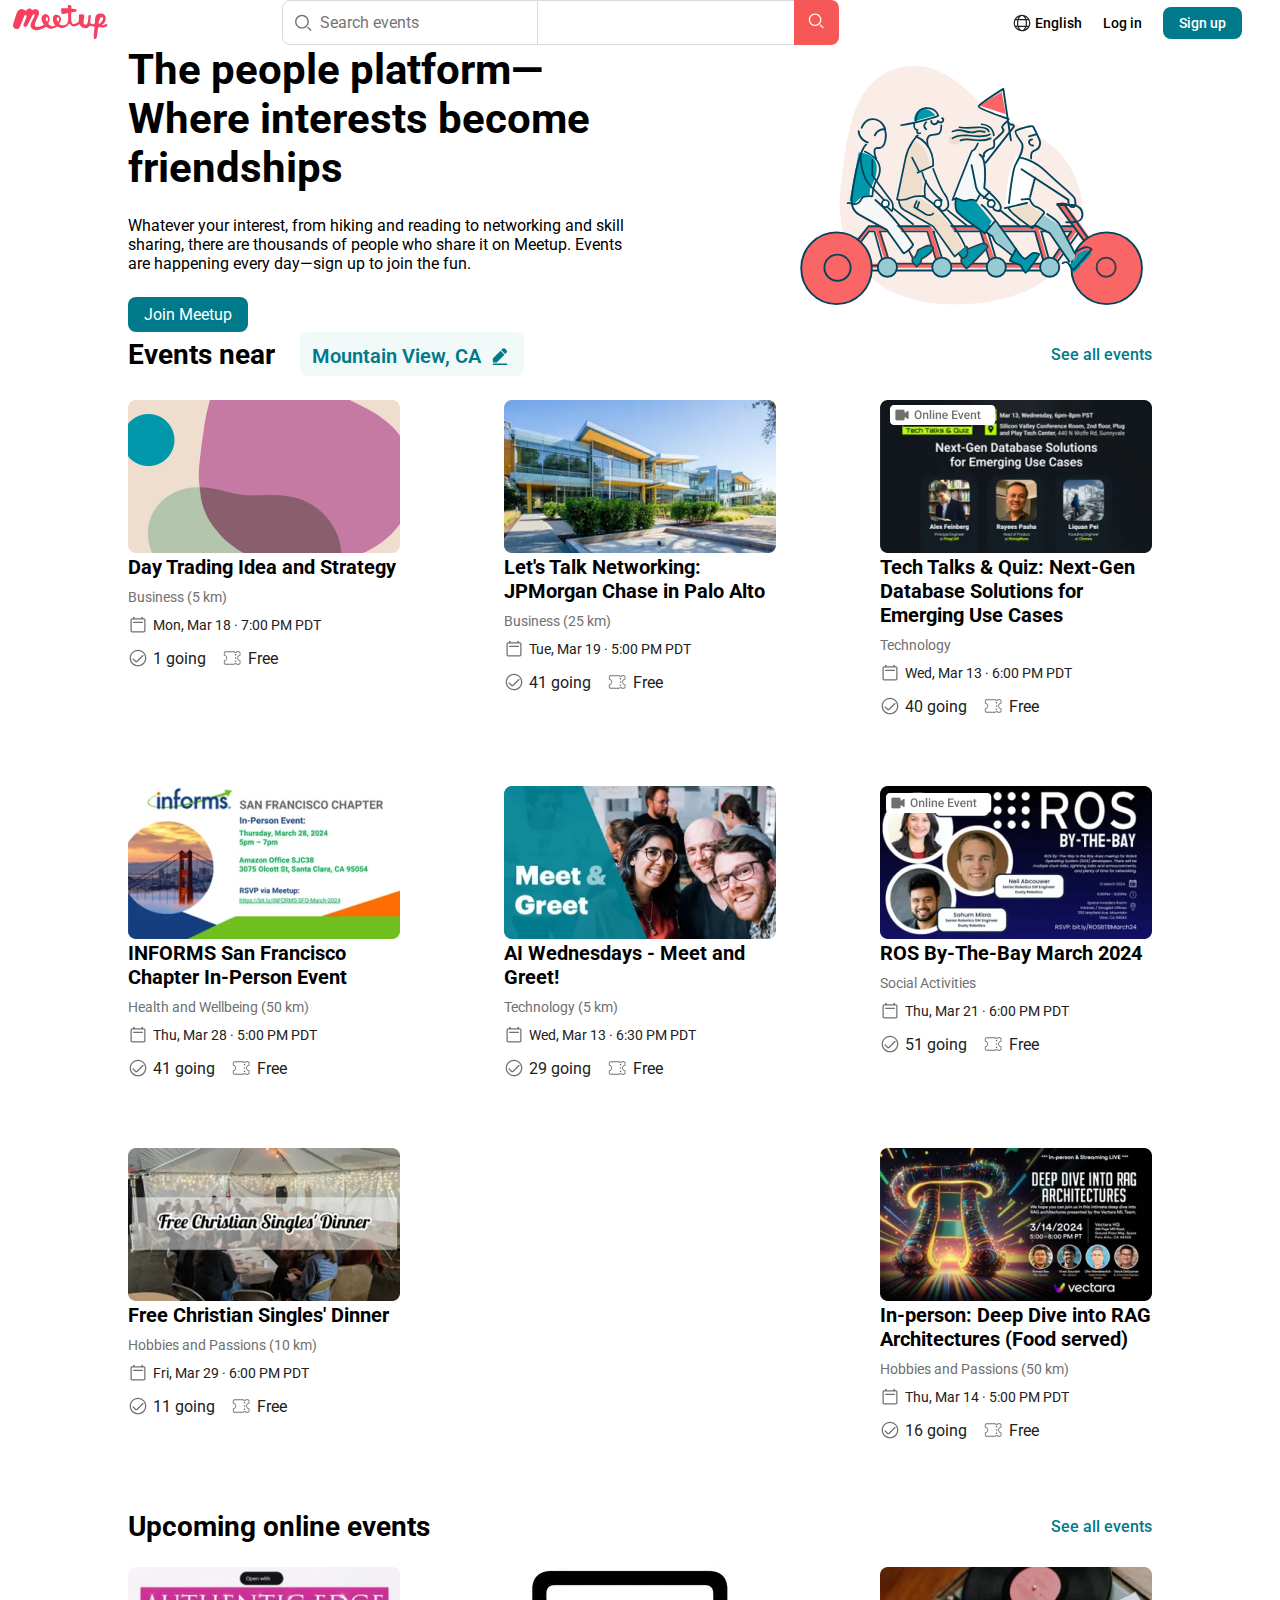
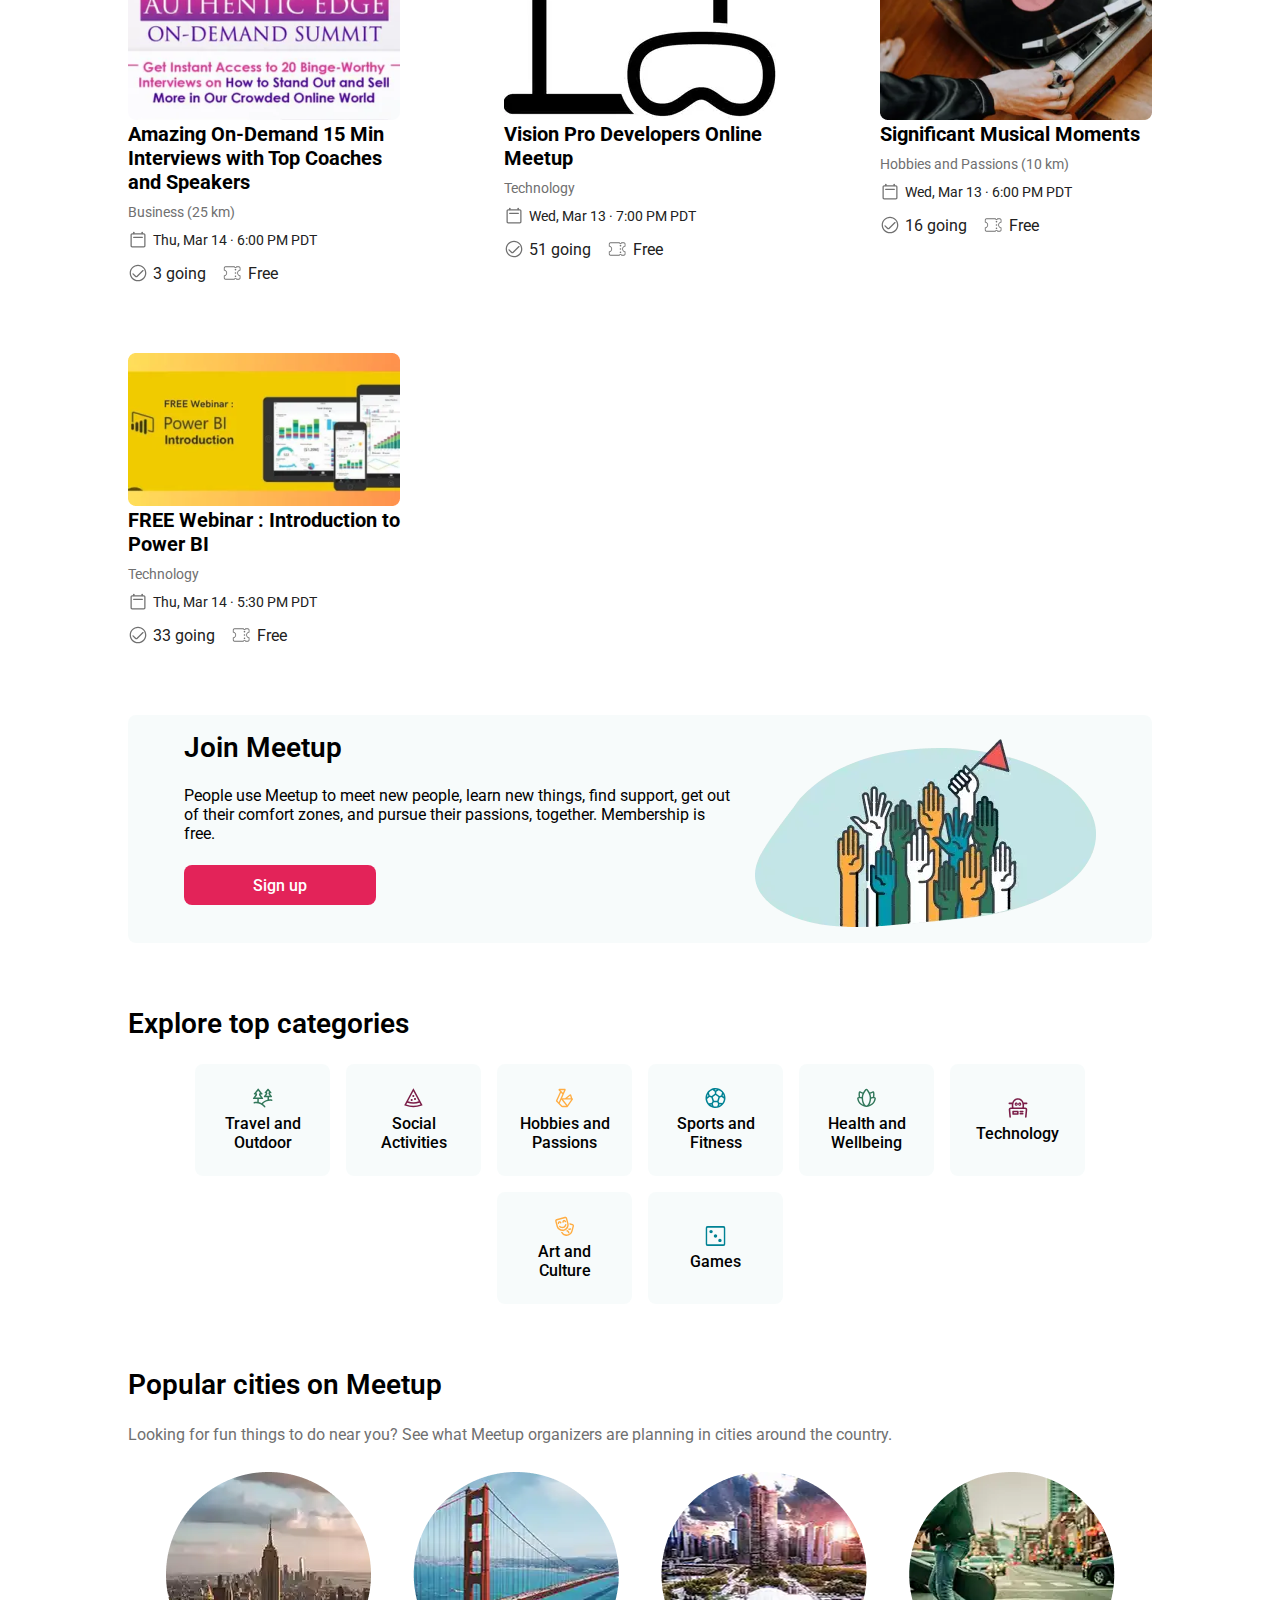
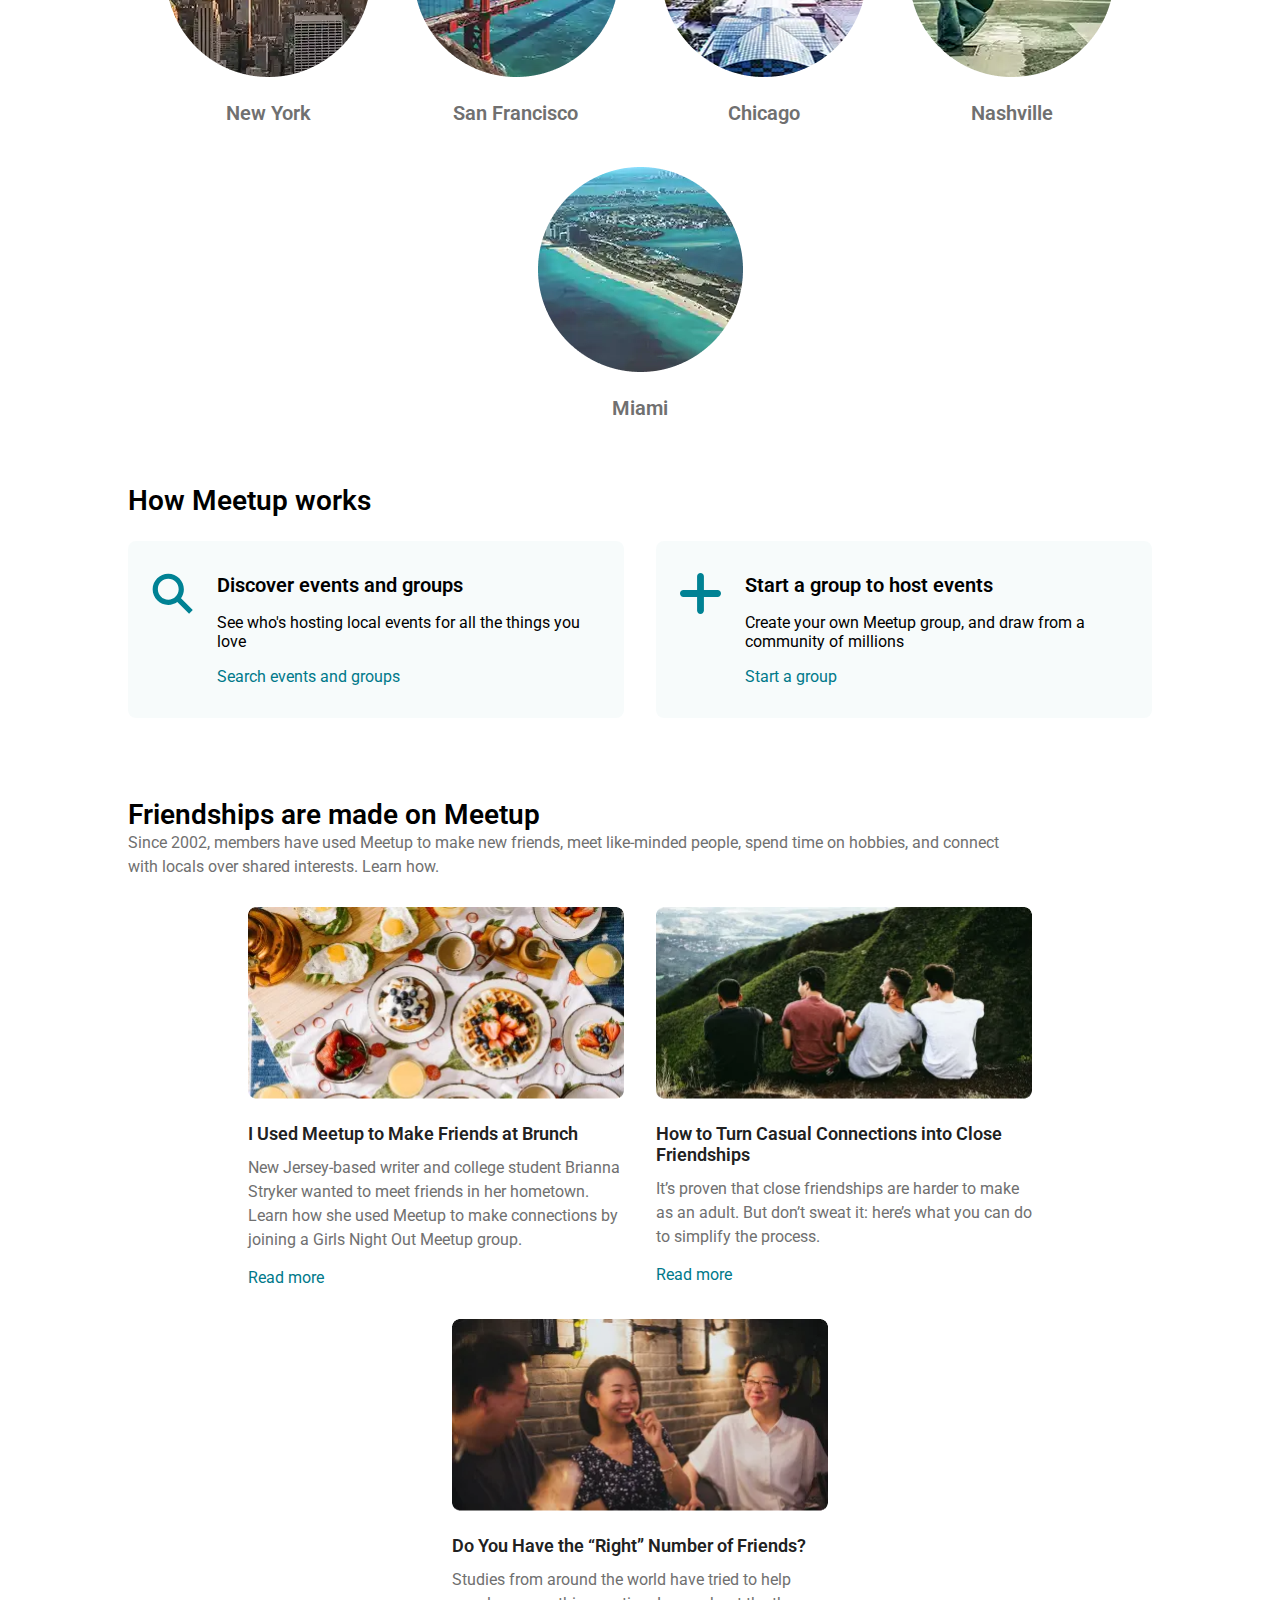
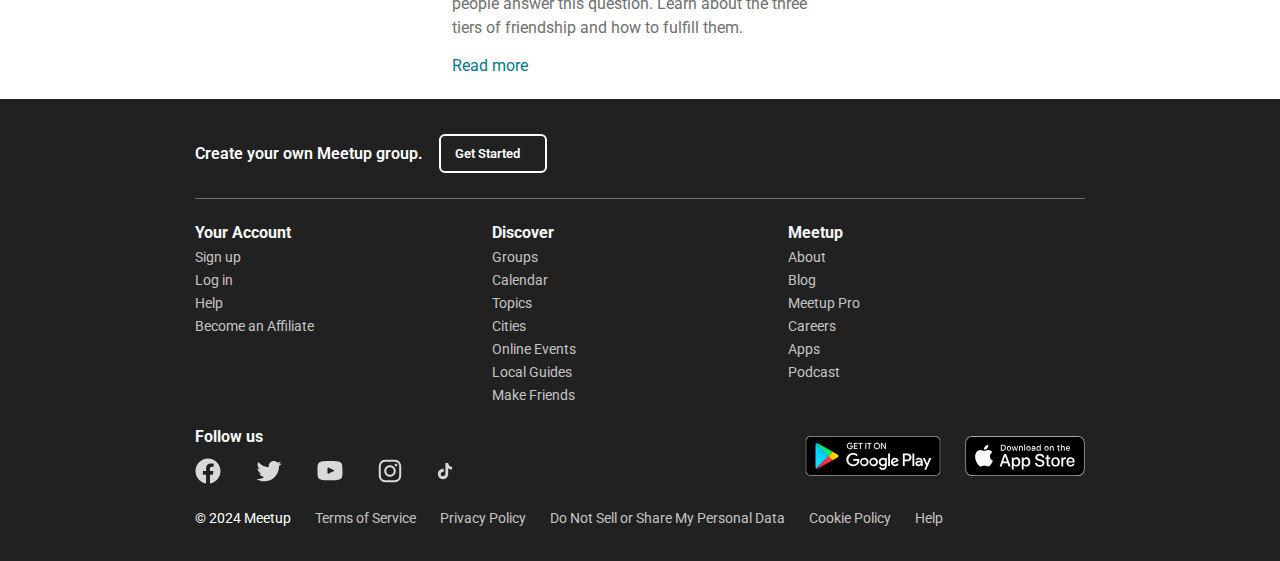
==== mainPage.html @ 1188fb33 "Фикс филтров + иконок-ссылок в футере" ====
<!DOCTYPE html>
<html lang="en">
  <head>
    <meta charset="UTF-8" />
    <meta content="width=device-width, initial-scale=1.0, maximum-scale=1.0, user-scalable=0" name="viewport" />

    <!-- Подключение стилей -->
    <link rel="stylesheet" href="styles/mainPage/mainPageStyle.css" />
    <link rel="stylesheet" href="styles/mainPage/mainPageMedia.css" />
    <!-- Подключение стилей -->

    <!-- Подключение шрифтов -->
    <link rel="preconnect" href="https://fonts.googleapis.com" />
    <link rel="preconnect" href="https://fonts.gstatic.com" crossorigin />
    <link
      href="https://fonts.googleapis.com/css2?family=Roboto:ital,wght@0,100;0,300;0,400;0,500;0,700;0,900;1,100;1,300;1,400;1,500;1,700;1,900&display=swap"
      rel="stylesheet"
    />
    <!-- Подключение шрифтов -->
    <title>Main Page</title>
  </head>
  <body>
    <nav>
      <div class="logoContainer">
        <a href="#">
          <img src="./assets/logo.svg" alt="logo" />
        </a>
      </div>
      <div class="searchContainer">
        <form class="searchForm" action="">
          <label class="searchLabel" for="searchInput">
            <input id="searchInput" name="search" type="search" placeholder="Search events" />
            <img alt="search_icon" id="searchIcon" src="./assets/mainPage/navbar/search_icon.svg" />
          </label>
          <label class="searchCityLabel" for="searchCityInput">
            <input id="searchCityInput" name="search" type="search" />
          </label>
          <button class="searchBtn">
            <img alt="second_search_icon" src="./assets/mainPage/navbar/second_search_icon.svg" />
          </button>
        </form>
      </div>
      <div class="rightNavContainer">
        <button class="switchLangBtn">
          <img src="./assets/mainPage/navbar/lang_icon.svg" alt="lang_icon" />
          <span class="text500">English</span>
        </button>
        <a class="text500" href="">Log in</a>
        <button class="signUpBtn text500">Sign up</button>
      </div>
    </nav>
    <main>
       <div class="aboutUsContainer">
           <div class="aboutUsInfoContainer">
               <h1>The people platform—Where interests become friendships</h1>
               <p>
                   Whatever your interest, from hiking and reading to networking and skill sharing,
                   there are thousands of people who share it on Meetup. Events are happening
                   every day—sign up to join the fun.
               </p>
               <a href="./eventsPage.html">Join Meetup</a>
           </div>
           <div class="aboutUsImgContainer">
               <img src="./assets/mainPage/main/irl_event_img.svg" alt="irl_event_img">
           </div>
       </div>

        <div class="eventsContainer">
            <div class="leftEventContainer">
                <h3>Events near</h3>
                <button>
                    <span class="text600">Mountain View, CA</span>
                    <img src="./assets/mainPage/main/edit_icon.svg" alt="edit_icon">
                </button>
            </div>
            <div class="seeAllEventsContainer">
                <a class="text500" href="#">See all events</a>
            </div>
        </div>
        <div class="nearEventsContainer">
            <hr class="border">
            <div>
                <img src="./assets/mainPage/main/events/day_trading_idea_and_strategy.png" alt="day_trading_idea_and_strategy">
                <div class="eventInfoContainer">
                    <h4>Day Trading Idea and Strategy
                    </h4>
                    <p class="eventLocationInfo">Business (5 km)</p>
                    <p class="eventDateInfo">Mon, Mar 18 · 7:00 PM PDT</p>
                    <div class="additionEventInfoContainer">
                        <p class="membersWaitingInfo">1 going</p>
                        <p class="paidInfo">Free</p>
                    </div>
                </div>
            </div>
            <hr class="border">
            <div>
                <img src="./assets/mainPage/main/events/lets_talk_networking.png" alt="lets_talk_networking">
                <div class="eventInfoContainer">
                    <h4>Let's Talk Networking: JPMorgan Chase in Palo Alto</h4>
                    <p class="eventLocationInfo">Business (25 km)</p>
                    <p class="eventDateInfo">Tue, Mar 19 · 5:00 PM PDT</p>
                    <div class="additionEventInfoContainer">
                        <p class="membersWaitingInfo">41 going</p>
                        <p class="paidInfo">Free</p>
                    </div>
                </div>
            </div>
            <hr class="border">
            <div>
                <img src="./assets/mainPage/main/events/tech_talks_db_use_cases.png" alt="tech_talks_db_use_cases">
                <div class="eventInfoContainer">
                    <h4>Tech Talks & Quiz: Next-Gen Database Solutions for Emerging Use Cases</h4>
                    <p class="eventLocationInfo">Technology</p>
                    <p class="eventDateInfo">Wed, Mar 13 · 6:00 PM PDT</p>
                    <div class="additionEventInfoContainer">
                        <p class="membersWaitingInfo">40 going</p>
                        <p class="paidInfo">Free</p>
                    </div>
                </div>
            </div>
            <hr class="border">
            <div>
                <img src="./assets/mainPage/main/events/informs_san_francisco_event.png" alt="informs_san_francisco_event">
                <div class="eventInfoContainer">
                    <h4>INFORMS San Francisco Chapter In-Person Event</h4>
                    <p class="eventLocationInfo">Health and Wellbeing (50 km)</p>
                    <p class="eventDateInfo">Thu, Mar 28 · 5:00 PM PDT</p>
                    <div class="additionEventInfoContainer">
                        <p class="membersWaitingInfo">41 going</p>
                        <p class="paidInfo">Free</p>
                    </div>
                </div>
            </div>
            <hr class="border">
            <div>
                <img src="./assets/mainPage/main/events/ai_wendesdays_event.png" alt="ai_wendesdays_event">
                <div class="eventInfoContainer">
                    <h4>AI Wednesdays - Meet and Greet!</h4>
                    <p class="eventLocationInfo">Technology (5 km)</p>
                    <p class="eventDateInfo">Wed, Mar 13 · 6:30 PM PDT</p>
                    <div class="additionEventInfoContainer">
                        <p class="membersWaitingInfo">29 going</p>
                        <p class="paidInfo">Free</p>
                    </div>
                </div>
            </div>
            <hr class="border">
            <div>
                <img src="./assets/mainPage/main/events/ros_by_the_bay_march_2024.png" alt="ros_by_the_bay_march_2024">
                <div class="eventInfoContainer">
                    <h4>ROS By-The-Bay March 2024</h4>
                    <p class="eventLocationInfo">Social Activities</p>
                    <p class="eventDateInfo">Thu, Mar 21 · 6:00 PM PDT</p>
                    <div class="additionEventInfoContainer">
                        <p class="membersWaitingInfo">51 going</p>
                        <p class="paidInfo">Free</p>
                    </div>
                </div>
            </div>
            <hr class="border">
            <div>
                <img src="./assets/mainPage/main/events/free_christian_singles_dinner.png" alt="free_christian_singles_dinner">
                <div class="eventInfoContainer">
                    <h4>Free Christian Singles' Dinner</h4>
                    <p class="eventLocationInfo">Hobbies and Passions (10 km)</p>
                    <p class="eventDateInfo">Fri, Mar 29 · 6:00 PM PDT</p>
                    <div class="additionEventInfoContainer">
                        <p class="membersWaitingInfo">11 going</p>
                        <p class="paidInfo">Free</p>
                    </div>
                </div>
            </div>
            <hr class="border">
            <div>
                <img src="./assets/mainPage/main/events/in_person_deep_dive_into_rag.png" alt="in_person_deep_dive_into_rag">
                <div class="eventInfoContainer">
                    <h4>In-person: Deep Dive into RAG Architectures (Food served)</h4>
                    <p class="eventLocationInfo">Hobbies and Passions (50 km)</p>
                    <p class="eventDateInfo">Thu, Mar 14 · 5:00 PM PDT</p>
                    <div class="additionEventInfoContainer">
                        <p class="membersWaitingInfo">16 going</p>
                        <p class="paidInfo">Free</p>
                    </div>
                </div>
            </div>
        </div>

        <div class="eventsContainer">
            <div class="leftEventContainer">
                <h3>Upcoming online events</h3>
            </div>
            <div class="seeAllEventsContainer">
                <a class="text500" href="#">See all events</a>
            </div>
        </div>
        <div class="upcomingEventsContainer">
            <hr class="border">
            <div>
                <img src="./assets/mainPage/main/events/amazing_on_demand_event.png" alt="amazing_on_demand_event">
                <div class="eventInfoContainer">
                    <h4>Amazing On-Demand 15 Min Interviews with Top Coaches and Speakers</h4>
                    <p class="eventLocationInfo">Business (25 km)</p>
                    <p class="eventDateInfo">Thu, Mar 14 · 6:00 PM PDT</p>
                    <div class="additionEventInfoContainer">
                        <p class="membersWaitingInfo">3 going</p>
                        <p class="paidInfo">Free</p>
                    </div>
                </div>
            </div>
            <hr class="border">
            <div>
                <img src="./assets/mainPage/main/events/apple_vision_meetup.png" alt="apple_vision_meetup">
                <div class="eventInfoContainer">
                    <h4>Vision Pro Developers Online Meetup</h4>
                    <p class="eventLocationInfo">Technology</p>
                    <p class="eventDateInfo">Wed, Mar 13 · 7:00 PM PDT</p>
                    <div class="additionEventInfoContainer">
                        <p class="membersWaitingInfo">51 going</p>
                        <p class="paidInfo">Free</p>
                    </div>
                </div>
            </div>
            <hr class="border">
            <div>
                <img src="./assets/mainPage/main/events/significant_musical_moments.png" alt="significant_musical_moments">
                <div class="eventInfoContainer">
                    <h4>Significant Musical Moments</h4>
                    <p class="eventLocationInfo">Hobbies and Passions (10 km)</p>
                    <p class="eventDateInfo">Wed, Mar 13 · 6:00 PM PDT</p>
                    <div class="additionEventInfoContainer">
                        <p class="membersWaitingInfo">16 going</p>
                        <p class="paidInfo">Free</p>
                    </div>
                </div>
            </div>
            <hr class="border">
            <div>
                <img src="./assets/mainPage/main/events/free_webinar_of_power_bi.png" alt="free_webinar_of_power_bi">
                <div class="eventInfoContainer">
                    <h4>FREE Webinar : Introduction to Power BI</h4>
                    <p class="eventLocationInfo">Technology</p>
                    <p class="eventDateInfo">Thu, Mar 14 · 5:30 PM PDT</p>
                    <div class="additionEventInfoContainer">
                        <p class="membersWaitingInfo">33 going</p>
                        <p class="paidInfo">Free</p>
                    </div>
                </div>
            </div>

        </div>

        <div class="joinContainer">
            <h2 class="text600">Join Meetup</h2>
            <img id="joinImg" src="./assets/mainPage/main/join/join_img.svg" alt="join_img">
            <p>
                People use Meetup to meet new people, learn new things, find support, get out of their
                comfort zones, and pursue their passions, together. Membership is free.
            </p>
            <button class="text500">Sign up</button>
        </div>

        <div class="topCategoriesContainer">

            <h2 class="text600">Explore top categories</h2>

            <div class="topCategoriesList">
                <div>
                    <img src="./assets/mainPage/main/topcategories/travel_and_outdoor_icon.svg" alt="travel_and_outdoor_icon">
                    <p class="text500">Travel and Outdoor</p>
                </div>
                <div>
                    <img src="./assets/mainPage/main/topcategories/social_activities_icon.svg" alt="social_activities_icon">
                    <p class="text500">Social Activities</p>
                </div>
                <div>
                    <img src="./assets/mainPage/main/topcategories/hobbies_and_passions_icon.svg" alt="hobbies_and_passions_icon">
                    <p class="text500">Hobbies and Passions</p>
                </div>
                <div>
                    <img src="./assets/mainPage/main/topcategories/sports_and_fitness_icon.svg" alt="sports_and_fitness_icon">
                    <p class="text500">Sports and Fitness</p>
                </div>
                <div>
                    <img src="./assets/mainPage/main/topcategories/health_and_wellbeing_icon.svg" alt="health_and_wellbeing_icon">
                    <p class="text500">Health and Wellbeing</p>
                </div>
                <div>
                    <img src="./assets/mainPage/main/topcategories/technology_icon.svg" alt="technology_icon">
                    <p class="text500">Technology</p>
                </div>
                <div>
                    <img src="./assets/mainPage/main/topcategories/art_and_culture_icon.svg" alt="art_and_culture_icon">
                    <p class="text500">Art and Culture</p>
                </div>
                <div>
                    <img src="./assets/mainPage/main/topcategories/games_icon.svg" alt="games_icon">
                    <p class="text500">Games</p>
                </div>
            </div>
        </div>

        <div class="popularCitiesContainer">
            <h2 class="text600">Popular cities on Meetup</h2>
            <p>Looking for fun things to do near you? See what Meetup organizers are planning in cities around the country.</p>
            <div class="popularCitiesList">
                <div>
                    <img src="./assets/mainPage/main/popularcities/new_york_img.png" alt="new_york_img">
                    <p class="text600">New York</p>
                </div>
                <div>
                    <img src="./assets/mainPage/main/popularcities/san_francisco_img.png" alt="san_francisco_img">
                    <p class="text600">San Francisco</p>
                </div>
                <div>
                    <img src="./assets/mainPage/main/popularcities/chicago_img.png" alt="chicago_img">
                    <p class="text600">Chicago</p>
                </div>
                <div>
                    <img src="./assets/mainPage/main/popularcities/nashville_img.png" alt="nashville_img">
                    <p class="text600">Nashville</p>
                </div>
                <div>
                    <img src="./assets/mainPage/main/popularcities/miami_img.png" alt="miami_img">
                    <p class="text600">Miami</p>
                </div>
            </div>

        </div>

        <div class="howMeetWorksContainer">
            <h2 class="text600">How Meetup works</h2>
            <div class="howMeetWorksList">
                <div class="howMeetWorksSubContainer">
                    <div class="howMeetWorksImgContainer">
                        <img src="./assets/mainPage/main/howmeetworks/search_icon.svg" alt="search_icon">
                    </div>
                    <div class="howMeetWorksInfoContainer">
                        <h4 class="text600">Discover events and groups</h4>
                        <p>See who's hosting local events for all the things you love</p>
                        <a href="#">Search events and groups</a>
                    </div>
                </div>
                <div class="howMeetWorksSubContainer">
                    <div class="howMeetWorksImgContainer">
                        <img src="./assets/mainPage/main/howmeetworks/plus_icon.svg" alt="plus_icon">
                    </div>
                    <div class="howMeetWorksInfoContainer">
                        <h4 class="text600">Start a group to host events</h4>
                        <p>Create your own Meetup group, and draw from a community of millions</p>
                        <a href="#">Start a group</a>
                    </div>
                </div>
            </div>
        </div>

        <div class="friendshipsMeetContainer">
            <h2 class="text600">Friendships are made on Meetup</h2>
            <div class="friendshipsDesc">
                <p>
                    Since 2002, members have used Meetup to make new friends, meet like-minded people, spend time on hobbies, and connect with locals over shared interests. Learn how.
                </p>
            </div>

            <div class="friendshipsFeaturesList">
                <div>
                    <img src="./assets/mainPage/main/friendshipsmeet/make_friend_at_brunch_img.png" alt="make_friend_at_brunch_img">
                    <h4 class="text600">I Used Meetup to Make Friends at Brunch</h4>
                    <p>
                        New Jersey-based writer and college student Brianna Stryker wanted to meet friends in her hometown. Learn how she used Meetup to make connections by joining a Girls Night Out Meetup group.
                    </p>
                    <a href="#">Read more</a>
                </div>
                <div>
                    <img src="./assets/mainPage/main/friendshipsmeet/connections_into_close_friendships_img.png" alt="connections_into_close_friendships_img">
                    <h4 class="text600">How to Turn Casual Connections into Close Friendships</h4>
                    <p>
                        It’s proven that close friendships are harder to make as an adult. But don’t sweat it: here’s what you can do to simplify the process.
                    </p>
                    <a href="#">Read more</a>
                </div>
                <div>
                    <img src="./assets/mainPage/main/friendshipsmeet/number_of_frineds_img.png" alt="number_of_frineds_img">
                    <h4 class="text600">Do You Have the “Right” Number of Friends?</h4>
                    <p>
                        Studies from around the world have tried to help people answer this question. Learn about the three tiers of friendship and how to fulfill them.
                    </p>
                    <a href="#">Read more</a>
                </div>
            </div>

        </div>
    </main>
    <footer>
        <div class="footerInfoContainer">
            <h4 class="text600">Create your own Meetup group.</h4>
            <button class="text600">Get Started</button>
        </div>
        <div class="footerLinksContainer">
            <div>
                <h4>Your Account</h4>
                <a href="#">Sign up</a>
                <a href="#">Log in</a>
                <a href="#">Help</a>
                <a href="#">Become an Affiliate</a>
            </div>
            <div>
                <h4>Discover</h4>
                <a href="#">Groups</a>
                <a href="#">Calendar</a>
                <a href="#">Topics</a>
                <a href="#">Cities</a>
                <a href="#">Online Events</a>
                <a href="#">Local Guides</a>
                <a href="#">Make Friends</a>
            </div>
            <div>
                <h4>Meetup</h4>
                <a href="#">About</a>
                <a href="#">Blog</a>
                <a href="#">Meetup Pro</a>
                <a href="#">Careers</a>
                <a href="#">Apps</a>
                <a href="#">Podcast</a>
            </div>
        </div>

        <div class="followsLinks">
            <div class="followContainer">
                <h4>Follow us</h4>
                <div class="socialPagesContainer">
                    <a href="#">
                        <img src="./assets/mainPage/footer/facebook_icon.svg" alt="facebook_icon">
                    </a>
                    <a href="#">
                        <img src="./assets/mainPage/footer/twitter_icon.svg" alt="twitter_icon">
                    </a>
                    <a href="#">
                        <img src="./assets/mainPage/footer/youtube_icon.svg" alt="youtube_icon">
                    </a>
                    <a href="#">
                        <img src="./assets/mainPage/footer/instagram_icon.svg" alt="instagram_icon">
                    </a>
                    <a href="#">
                        <img src="./assets/mainPage/footer/tiktok_icon.svg" alt="tiktok_icon">
                    </a>
                </div>
            </div>
            <div class="downloadsStoresContainer">
                <a href="#">
                    <img src="./assets/mainPage/footer/google_play_img.svg" alt="google_play_img">
                </a>
                <a href="#">
                    <img src="./assets/mainPage/footer/app_store_img.svg" alt="app_store_img">
                </a>
            </div>
        </div>

        <div class="footerAdditionInfoContainer">
            <p>© 2024 Meetup</p>
            <a href="#">Terms of Service</a>
            <a href="#">Privacy Policy</a>
            <a href="#">Do Not Sell or Share My Personal Data</a>
            <a href="#">Cookie Policy</a>
            <a href="#">Help</a>
        </div>
    </footer>
  </body>
</html>
---- styles/mainPage/mainPageStyle.css ----
.text500 {
  font-weight: 500;
}

.text600 {
  font-weight: 600;
}

.text700 {
  font-weight: 700;
}

.text800 {
  font-weight: 800;
}

.text900 {
  font-weight: 900;
}

* {
  margin: 0;
  padding: 0;
  box-sizing: border-box;
  font-family: "Roboto", sans-serif;
}

html {
  font-size: 10px;
}

button {
  cursor: pointer;
}

/* ================ START OF NAV ==================== */
nav {
  display: flex;
  flex-direction: row;
  justify-content: space-between;
  align-items: center;
  margin: 0 3% 0 1%;
}

/* ======= LOGO CONTAINER START ======= */
/* ======= LOGO CONTAINER END ======= */
/* ======= SEARCH CONTAINER START ======= */
/* ======= SEARCH CONTAINER START ======= */
.searchContainer {
  display: flex;
  flex-direction: row;
  justify-content: center;
  align-items: center;
}
.searchContainer .searchForm {
  display: flex;
  flex-direction: row;
  justify-content: center;
  align-items: center;
}
.searchContainer #searchInput {
  width: 20vw;
  border-right: none;
  outline: none;
  padding: 12px 5px 12px 37px;
  border: 1px solid #d9d9d9;
  border-radius: 8px 0 0 8px;
  font-size: 1.6rem;
}
.searchContainer #searchCityInput {
  width: 20vw;
  border-right: none;
  outline: none;
  padding: 12px 20px;
  border: 1px solid #d9d9d9;
  border-left: none;
  border-right: none;
  font-size: 1.6rem;
}
.searchContainer .searchLabel {
  position: relative;
}
.searchContainer #searchIcon {
  position: absolute;
  left: 0;
  top: 50%;
  transform: translateY(-50%);
  padding-left: 10px;
}
.searchContainer .searchBtn {
  width: 45px;
  height: 45px;
  border: none;
  border-radius: 0 8px 8px 0;
  background-color: #f65858;
}

/* ======= SEARCH CONTAINER END ======= */
/* ======= RIGHT CONTAINER START ======= */
.rightNavContainer {
  display: flex;
  flex-direction: row;
  justify-content: space-between;
  align-items: center;
  gap: 21px;
}
.rightNavContainer .switchLangBtn {
  background-color: #ffffff;
  border: none;
  display: flex;
  flex-direction: row;
  justify-content: center;
  align-items: center;
  gap: 4px;
  font-size: 1.4rem;
}
.rightNavContainer a {
  text-decoration: none;
  color: #000000;
  font-size: 1.4rem;
}
.rightNavContainer .signUpBtn {
  background-color: #00798a;
  color: #ffffff;
  border: none;
  padding: 8px 16px;
  border-radius: 8px;
  font-size: 1.4rem;
}

/* ======= RIGHT CONTAINER END ======= */
/* ================ END OF NAV ==================== */
/* ================ START OF MAIN PAGE ==================== */
main {
  display: flex;
  flex-direction: column;
  justify-content: center;
  align-items: center;
  padding: 0 10% 0 10%;
}

/* ======= ABOUT US CONTAINER START ======= */
.aboutUsContainer {
  display: flex;
  flex-direction: row;
  justify-content: space-between;
  align-items: center;
  width: 100%;
  gap: 45px;
}
.aboutUsContainer .aboutUsInfoContainer {
  display: flex;
  flex-direction: column;
  justify-content: center;
  align-items: start;
  gap: 24px;
  width: 50%;
}
.aboutUsContainer .aboutUsInfoContainer h1 {
  font-size: 4.2rem;
}
.aboutUsContainer .aboutUsInfoContainer p {
  font-size: 1.6rem;
}
.aboutUsContainer .aboutUsInfoContainer a {
  background-color: #00798A;
  color: #ffffff;
  text-decoration: none;
  padding: 8px 16px;
  border-radius: 8px;
  font-size: 1.6rem;
}

/* ======= ABOUT US CONTAINER END ======= */
/* ======= EVENTS CONTAINER START ======= */
.eventsContainer {
  display: flex;
  flex-direction: row;
  justify-content: space-between;
  align-items: center;
  width: 100%;
}
.eventsContainer .leftEventContainer {
  display: flex;
  flex-direction: row;
  justify-content: space-between;
  align-items: center;
  gap: 25px;
}
.eventsContainer .leftEventContainer h3 {
  font-size: 2.8rem;
}
.eventsContainer .leftEventContainer button {
  background-color: rgba(151, 202, 209, 0.1215686275);
  border: none;
  border-radius: 8px;
  display: flex;
  flex-direction: row;
  justify-content: center;
  align-items: center;
  gap: 8px;
  padding: 12px 12px 8px 12px;
}
.eventsContainer .leftEventContainer button span {
  font-size: 2rem;
  color: #00798A;
}
.eventsContainer .seeAllEventsContainer a {
  text-decoration: none;
  font-size: 1.6rem;
  color: #00798A;
}

/* ======= EVENTS CONTAINER END ======= */
/* ======= NEAR EVENTS CONTAINER START ======= */
.nearEventsContainer, .upcomingEventsContainer {
  display: flex;
  flex-direction: row;
  justify-content: space-between;
  align-items: normal;
  flex-wrap: wrap;
  gap: 36px;
  width: 100%;
  margin-top: 24px;
  margin-bottom: 36px;
}
.nearEventsContainer div, .upcomingEventsContainer div {
  padding-bottom: 10px;
  max-width: 272px;
  max-height: 400px;
}
.nearEventsContainer hr, .upcomingEventsContainer hr {
  display: none;
}
.nearEventsContainer .eventInfoContainer, .upcomingEventsContainer .eventInfoContainer {
  display: flex;
  flex-direction: column;
  justify-content: center;
  align-items: start;
  gap: 10px;
}
.nearEventsContainer .eventInfoContainer h4, .upcomingEventsContainer .eventInfoContainer h4 {
  font-size: 2rem;
}
.nearEventsContainer .eventInfoContainer p, .upcomingEventsContainer .eventInfoContainer p {
  font-size: 1.4rem;
  color: #212121;
}
.nearEventsContainer .eventInfoContainer .eventLocationInfo, .upcomingEventsContainer .eventInfoContainer .eventLocationInfo {
  color: #707070;
}
.nearEventsContainer .eventInfoContainer .eventDateInfo:before, .upcomingEventsContainer .eventInfoContainer .eventDateInfo:before {
  content: url("/assets/mainPage/main/calendar_icon.svg");
  vertical-align: middle;
  display: inline-block;
  margin-right: 5px;
}
.nearEventsContainer .eventInfoContainer .additionEventInfoContainer, .upcomingEventsContainer .eventInfoContainer .additionEventInfoContainer {
  display: flex;
  flex-direction: row;
  justify-content: start;
  align-items: center;
  gap: 16px;
}
.nearEventsContainer .eventInfoContainer .additionEventInfoContainer .membersWaitingInfo, .upcomingEventsContainer .eventInfoContainer .additionEventInfoContainer .membersWaitingInfo {
  font-size: 1.6rem;
}
.nearEventsContainer .eventInfoContainer .additionEventInfoContainer .membersWaitingInfo:before, .upcomingEventsContainer .eventInfoContainer .additionEventInfoContainer .membersWaitingInfo:before {
  content: url("/assets/mainPage/main/check_icon.svg");
  vertical-align: middle;
  display: inline-block;
  margin-right: 5px;
}
.nearEventsContainer .eventInfoContainer .additionEventInfoContainer .paidInfo, .upcomingEventsContainer .eventInfoContainer .additionEventInfoContainer .paidInfo {
  font-size: 1.6rem;
}
.nearEventsContainer .eventInfoContainer .additionEventInfoContainer .paidInfo:before, .upcomingEventsContainer .eventInfoContainer .additionEventInfoContainer .paidInfo:before {
  content: url("/assets/mainPage/main/ticket_icon.svg");
  vertical-align: middle;
  display: inline-block;
  margin-right: 5px;
}

/* ======= NEAR EVENTS CONTAINER END ======= */
/* ======= UPCOMING EVENTS CONTAINER START ======= */
/* ======= UPCOMING EVENTS CONTAINER END ======= */
/* ======= JOIN CONTAINER START ======= */
.joinContainer {
  width: 100%;
  display: grid;
  grid-template-columns: 2fr 1fr;
  column-gap: 20px;
  background-color: rgba(151, 202, 209, 0.0784313725);
  border-radius: 8px;
  padding: 16px 56px;
  margin-bottom: 64px;
}
.joinContainer #joinImg {
  grid-row-start: 1;
  grid-row-end: 4;
  grid-column-start: 2;
  grid-column-end: 2;
  align-self: center;
  justify-self: end;
}
.joinContainer h2 {
  font-size: 2.8rem;
}
.joinContainer p {
  font-size: 1.6rem;
  grid-row-start: 2;
  grid-row-end: 2;
  grid-column-start: 1;
  grid-column-end: 1;
}
.joinContainer button {
  width: 192px;
  height: 40px;
  border: none;
  background-color: #E32359;
  color: #ffffff;
  padding: 8px 66px;
  border-radius: 8px;
  grid-row-start: 3;
  grid-row-end: 3;
  grid-column-start: 1;
  grid-column-end: 1;
  font-size: 1.6rem;
}

/* ======= JOIN CONTAINER END ======= */
/* ======= TOP CATEGORIES CONTAINER START ======= */
.topCategoriesContainer {
  width: 100%;
  margin-bottom: 24px;
}
.topCategoriesContainer h2 {
  font-size: 2.8rem;
  margin-bottom: 24px;
}

.topCategoriesList {
  display: flex;
  flex-direction: row;
  justify-content: center;
  align-items: normal;
  flex-wrap: wrap;
  gap: 16px;
}
.topCategoriesList div {
  width: 135px;
  height: 112px;
  background-color: rgba(151, 202, 209, 0.0784313725);
  border-radius: 8px;
  display: flex;
  flex-direction: column;
  justify-content: center;
  align-items: center;
  gap: 6px;
  padding: 16px;
}
.topCategoriesList div p {
  font-size: 1.6rem;
  text-align: center;
}

/* ======= TOP CATEGORIES CONTAINER END ======= */
/* ======= POPULAR CITIES CONTAINER START ======= */
.popularCitiesContainer {
  width: 100%;
  margin-top: 40px;
  margin-bottom: 24px;
}
.popularCitiesContainer h2 {
  font-size: 2.8rem;
  margin-bottom: 24px;
}
.popularCitiesContainer p {
  font-size: 1.6rem;
  color: #707070;
}

.popularCitiesList {
  display: flex;
  flex-direction: row;
  justify-content: center;
  align-items: normal;
  flex-wrap: wrap;
  gap: 42px;
  margin-top: 28px;
  margin-bottom: 40px;
}
.popularCitiesList div {
  display: flex;
  flex-direction: column;
  justify-content: center;
  align-items: center;
  gap: 24px;
}
.popularCitiesList div p {
  font-size: 2rem;
  text-align: center;
}

/* ======= POPULAR CITIES CONTAINER END ======= */
/* ======= HOW MEET WORKS CONTAINER START ======= */
.howMeetWorksContainer {
  width: 100%;
  margin-bottom: 40px;
}
.howMeetWorksContainer h2 {
  font-size: 2.8rem;
  margin-bottom: 24px;
}

.howMeetWorksList {
  display: flex;
  flex-direction: row;
  justify-content: space-between;
  align-items: center;
  gap: 32px;
}
.howMeetWorksList .howMeetWorksSubContainer {
  display: flex;
  flex-direction: row;
  justify-content: start;
  align-items: start;
  gap: 24px;
  background-color: rgba(151, 202, 209, 0.0784313725);
  border-radius: 8px;
  padding: 32px 24px;
  width: 580px;
}
.howMeetWorksList .howMeetWorksImgContainer {
  display: flex;
  flex-direction: column;
  justify-content: start;
  align-items: start;
}
.howMeetWorksList .howMeetWorksInfoContainer {
  display: flex;
  flex-direction: column;
  justify-content: start;
  align-items: start;
  gap: 16px;
  max-width: 380px;
}
.howMeetWorksList .howMeetWorksInfoContainer h4 {
  font-size: 2rem;
}
.howMeetWorksList .howMeetWorksInfoContainer p {
  font-size: 1.6rem;
}
.howMeetWorksList .howMeetWorksInfoContainer a {
  font-size: 1.6rem;
  text-decoration: none;
  color: #00798A;
}

/* ======= HOW MEET WORKS CONTAINER END ======= */
/* ======= FRIENDSHIPS MEET CONTAINER START ======= */
.friendshipsMeetContainer {
  width: 100%;
  margin-top: 40px;
  margin-bottom: 24px;
}
.friendshipsMeetContainer h2 {
  font-size: 2.8rem;
}
.friendshipsMeetContainer p {
  font-size: 1.6rem;
  color: #707070;
  line-height: 24px;
}
.friendshipsMeetContainer .friendshipsDesc {
  max-width: 895px;
  margin-bottom: 28px;
}

.friendshipsFeaturesList {
  display: flex;
  flex-direction: row;
  justify-content: center;
  align-items: normal;
  flex-wrap: wrap;
  gap: 32px;
}
.friendshipsFeaturesList div {
  display: flex;
  flex-direction: column;
  justify-content: start;
  align-items: start;
  gap: 12px;
  max-width: 376px;
}
.friendshipsFeaturesList div img {
  margin-bottom: 12px;
  width: 100%;
}
.friendshipsFeaturesList div h4 {
  font-size: 1.8rem;
  color: #212121;
}
.friendshipsFeaturesList div p {
  font-size: 1.6rem;
  line-height: 24px;
}
.friendshipsFeaturesList div a {
  font-size: 1.6rem;
  margin-top: 4px;
  text-decoration: none;
  color: #00798A;
}

/* ======= FRIENDSHIPS MEET CONTAINER END ======= */
/* ================ END OF MAIN PAGE ==================== */
/* ================ START OF FOOTER ==================== */
footer {
  background-color: #212121;
  padding: 35px 195px;
}

.footerInfoContainer {
  display: flex;
  flex-direction: row;
  justify-content: start;
  align-items: center;
  gap: 16px;
  width: 100%;
  padding-bottom: 25px;
  border-bottom: 1px solid #707070;
}
.footerInfoContainer h4 {
  font-size: 1.6rem;
  color: #ffffff;
}
.footerInfoContainer button {
  border-radius: 6px;
  border: 2px solid #ffffff;
  color: #ffffff;
  background-color: transparent;
  padding: 10px 25px 10px 14px;
}

.footerLinksContainer {
  display: flex;
  flex-direction: row;
  justify-content: start;
  align-items: start;
  margin-top: 24px;
}
.footerLinksContainer div {
  display: flex;
  flex-direction: column;
  justify-content: start;
  align-items: start;
  width: 100%;
  gap: 7px;
}
.footerLinksContainer div h4 {
  font-size: 1.6rem;
  color: #F6F7F8;
}
.footerLinksContainer div a {
  text-decoration: none;
  font-size: 1.4rem;
  color: #C5C4C4;
}

.followsLinks {
  display: flex;
  flex-direction: row;
  justify-content: space-between;
  align-items: center;
  margin-top: 24px;
  flex-wrap: wrap;
}
.followsLinks .followContainer {
  display: flex;
  flex-direction: column;
  justify-content: center;
  align-items: start;
}
.followsLinks .followContainer h4 {
  font-size: 1.6rem;
  color: #F6F7F8;
}
.followsLinks .socialPagesContainer {
  display: flex;
  flex-direction: row;
  justify-content: space-between;
  align-items: center;
  margin-top: 12px;
  margin-bottom: 24px;
  gap: 35px;
}
.followsLinks .downloadsStoresContainer {
  display: flex;
  flex-direction: row;
  justify-content: space-between;
  align-items: center;
  gap: 24px;
  margin-bottom: 24px;
}

.footerAdditionInfoContainer {
  display: flex;
  flex-direction: row;
  justify-content: start;
  align-items: center;
  flex-wrap: wrap;
  gap: 24px;
}
.footerAdditionInfoContainer p {
  font-size: 1.4rem;
  color: #ffffff;
}
.footerAdditionInfoContainer a {
  text-decoration: none;
  font-size: 1.4rem;
  color: #C5C4C4;
}

/* ================ END OF FOOTER ==================== */

/*# sourceMappingURL=mainPageStyle.css.map */
---- styles/mainPage/mainPageMedia.css ----
/* ================ START OF ADAPTIVE 768px ==================== */
@media screen and (max-width: 768px) {
  /* ================ START OF NAV ==================== */
  nav {
    display: grid;
    grid-template-columns: 1fr 2fr;
    grid-template-rows: 1fr 1fr;
    gap: 2px;
    margin: 0;
  }
  /* ======= LOGO CONTAINER START ======= */
  .logoContainer {
    margin-left: 24px;
    grid-row-start: 1;
    grid-column-start: 1;
  }
  /* ======= LOGO CONTAINER END ======= */
  /* ======= SEARCH CONTAINER START ======= */
  .searchContainer {
    grid-column: span 2;
  }
  .searchContainer #searchInput {
    width: 80vw;
    border-right: none;
  }
  .searchContainer #searchCityInput {
    display: none;
  }
  /* ======= SEARCH CONTAINER END ======= */
  /* ======= RIGHT CONTAINER START ======= */
  .rightNavContainer {
    grid-row-start: 1;
    grid-column-start: 2;
    display: flex;
    flex-direction: row;
    justify-content: end;
    align-items: center;
    gap: 16px;
    margin-right: 8px;
  }
  .rightNavContainer a {
    font-size: 1.2rem;
  }
  /* ======= RIGHT CONTAINER END ======= */
  /* ================ END OF NAV ==================== */
  /* ================ START OF MAIN PAGE ==================== */
  main {
    display: flex;
    flex-direction: column;
    justify-content: center;
    align-items: center;
  }
  .aboutUsContainer {
    gap: 20px;
    flex-wrap: wrap;
    justify-content: center;
  }
  .aboutUsContainer .aboutUsInfoContainer {
    gap: 20px;
    width: 100%;
  }
  .aboutUsContainer .aboutUsInfoContainer h1 {
    font-size: 2.5rem;
  }
  .aboutUsContainer .aboutUsInfoContainer p {
    font-size: 1.2rem;
    line-height: 24px;
  }
  .aboutUsContainer .aboutUsInfoContainer a {
    display: none;
  }
  .aboutUsContainer .aboutUsImgContainer img {
    width: 240px;
  }
  /* ================ END OF MAIN PAGE ==================== */
  /* ======= EVENTS CONTAINER START ======= */
  .eventsContainer {
    width: 100%;
  }
  .eventsContainer .leftEventContainer h3 {
    font-size: 2rem;
  }
  .eventsContainer .leftEventContainer button span {
    font-size: 1.4rem;
  }
  .eventsContainer .seeAllEventsContainer {
    display: none;
  }
  /* ======= EVENTS CONTAINER END ======= */
  /* ======= NEAR EVENTS CONTAINER START ======= */
  .nearEventsContainer {
    display: flex;
    flex-direction: column;
    justify-content: center;
    align-items: normal;
  }
  .nearEventsContainer hr {
    display: initial;
    width: 100%;
    border: 1px solid #D9D9D9;
  }
  .nearEventsContainer div {
    display: flex;
    flex-direction: row;
    justify-content: normal;
    align-items: normal;
    max-width: 100%;
    gap: 20px;
  }
  .nearEventsContainer div img {
    width: 160px;
    height: 100px;
  }
  .nearEventsContainer div .eventInfoContainer {
    display: flex;
    flex-direction: column;
    justify-content: center;
    align-items: start;
  }
  .nearEventsContainer div .eventInfoContainer h4 {
    color: #7C6F50;
  }
  /* ======= NEAR EVENTS CONTAINER END ======= */
  /* ======= UPCOMING EVENTS CONTAINER START ======= */
  .upcomingEventsContainer {
    display: flex;
    flex-direction: column;
    justify-content: center;
    align-items: normal;
  }
  .upcomingEventsContainer hr {
    display: initial;
    width: 100%;
    border: 1px solid #D9D9D9;
  }
  .upcomingEventsContainer div {
    display: flex;
    flex-direction: row;
    justify-content: normal;
    align-items: normal;
    max-width: 100%;
    gap: 20px;
  }
  .upcomingEventsContainer div img {
    width: 160px;
    height: 100px;
  }
  .upcomingEventsContainer div .eventInfoContainer {
    display: flex;
    flex-direction: column;
    justify-content: center;
    align-items: start;
  }
  .upcomingEventsContainer div .eventInfoContainer h4 {
    color: #7C6F50;
  }
  /* ======= UPCOMING EVENTS CONTAINER END ======= */
  /* ======= JOIN CONTAINER START ======= */
  .joinContainer {
    display: flex;
    flex-direction: column;
    justify-content: center;
    align-items: center;
    gap: 6px;
  }
  .joinContainer h2 {
    align-self: flex-start;
  }
  .joinContainer p {
    line-height: 24px;
  }
  .joinContainer button {
    margin-top: 16px;
  }
  /* ======= JOIN CONTAINER END ======= */
  /* ======= HOW MEET WORKS CONTAINER START ======= */
  .howMeetWorksContainer h2 {
    font-size: 2rem;
  }
  .howMeetWorksList {
    display: flex;
    flex-direction: column;
    justify-content: center;
    align-items: center;
    gap: 12px;
  }
  .howMeetWorksList .howMeetWorksSubContainer {
    width: 100%;
  }
  /* ======= HOW MEET WORKS CONTAINER END ======= */
  /* ================ START OF FOOTER ==================== */
  footer {
    padding: 35px 25px;
  }
  /* ================ END OF FOOTER ==================== */
}
/* ================ END OF ADAPTIVE 768px ==================== */
/* ================ START OF ADAPTIVE 426px ==================== */
@media screen and (max-width: 426px) {
  main {
    padding: 0 15px 0 15px;
  }
  /* ======= NEAR EVENTS CONTAINER START ======= */
  .nearEventsContainer {
    display: flex;
    flex-direction: column;
    justify-content: center;
    align-items: normal;
  }
  .nearEventsContainer hr {
    display: initial;
    width: 100%;
    border: 1px solid #D9D9D9;
  }
  .nearEventsContainer div {
    display: flex;
    flex-direction: row;
    justify-content: normal;
    align-items: normal;
    max-width: 100%;
    gap: 20px;
  }
  .nearEventsContainer div img {
    width: 130px;
    height: 70px;
  }
  .nearEventsContainer div .eventInfoContainer {
    display: flex;
    flex-direction: column;
    justify-content: center;
    align-items: start;
  }
  .nearEventsContainer div .eventInfoContainer h4 {
    font-size: 1rem;
  }
  .nearEventsContainer div .eventInfoContainer p {
    font-size: 1rem;
  }
  .nearEventsContainer div .eventInfoContainer .additionEventInfoContainer .membersWaitingInfo {
    font-size: 1rem;
  }
  .nearEventsContainer div .eventInfoContainer .additionEventInfoContainer .paidInfo {
    font-size: 1rem;
  }
  /* ======= NEAR EVENTS CONTAINER END ======= */
  /* ======= UPCOMING EVENTS CONTAINER START ======= */
  .upcomingEventsContainer {
    display: flex;
    flex-direction: column;
    justify-content: center;
    align-items: normal;
  }
  .upcomingEventsContainer hr {
    display: initial;
    width: 100%;
    border: 1px solid #D9D9D9;
  }
  .upcomingEventsContainer div {
    display: flex;
    flex-direction: row;
    justify-content: normal;
    align-items: normal;
    max-width: 100%;
    gap: 20px;
  }
  .upcomingEventsContainer div img {
    width: 130px;
    height: 70px;
  }
  .upcomingEventsContainer div .eventInfoContainer {
    display: flex;
    flex-direction: column;
    justify-content: center;
    align-items: start;
  }
  .upcomingEventsContainer div .eventInfoContainer h4 {
    font-size: 1rem;
  }
  .upcomingEventsContainer div .eventInfoContainer p {
    font-size: 1rem;
  }
  .upcomingEventsContainer div .eventInfoContainer .additionEventInfoContainer .membersWaitingInfo {
    font-size: 1rem;
  }
  .upcomingEventsContainer div .eventInfoContainer .additionEventInfoContainer .paidInfo {
    font-size: 1rem;
  }
  /* ======= UPCOMING EVENTS CONTAINER END ======= */
  /* ======= JOIN CONTAINER START ======= */
  .joinContainer {
    padding: 16px 15px;
  }
  .joinContainer h2 {
    font-size: 2rem;
  }
  .joinContainer #joinImg {
    width: 240px;
  }
  .joinContainer p {
    font-size: 1.2rem;
  }
  /* ======= JOIN CONTAINER END ======= */
  /* ======= TOP CATEGORIES CONTAINER START ======= */
  .topCategoriesContainer h2 {
    font-size: 2rem;
  }
  /* ======= TOP CATEGORIES CONTAINER END ======= */
  /* ======= POPULAR CITIES CONTAINER START ======= */
  .popularCitiesContainer {
    margin-top: 24px;
    margin-bottom: 24px;
  }
  .popularCitiesContainer h2 {
    font-size: 2rem;
    margin-bottom: 10px;
  }
  .popularCitiesContainer p {
    font-size: 1.2rem;
  }
  .popularCitiesList {
    gap: 18px;
  }
  .popularCitiesList div {
    width: 155px;
  }
  .popularCitiesList div img {
    width: 100%;
  }
  /* ======= POPULAR CITIES CONTAINER END ======= */
  /* ======= HOW MEET WORKS CONTAINER START ======= */
  .howMeetWorksContainer h2 {
    margin-bottom: 18px;
  }
  .howMeetWorksList {
    display: flex;
    flex-direction: column;
    justify-content: center;
    align-items: center;
    gap: 12px;
  }
  .howMeetWorksList .howMeetWorksSubContainer {
    width: 100%;
    gap: 12px;
  }
  .howMeetWorksList .howMeetWorksImgContainer img {
    width: 25px;
  }
  .howMeetWorksList .howMeetWorksInfoContainer h4 {
    font-size: 1.2rem;
  }
  .howMeetWorksList .howMeetWorksInfoContainer p {
    font-size: 1rem;
  }
  .howMeetWorksList .howMeetWorksInfoContainer a {
    font-size: 1rem;
  }
  /* ======= HOW MEET WORKS CONTAINER END ======= */
  /* ======= FRIENDSHIPS MEET CONTAINER START ======= */
  .friendshipsMeetContainer {
    width: 100%;
    margin-top: 40px;
    margin-bottom: 24px;
  }
  .friendshipsMeetContainer h2 {
    font-size: 2rem;
  }
  .friendshipsMeetContainer .friendshipsDesc {
    display: none;
  }
  .friendshipsFeaturesList {
    display: flex;
    flex-direction: row;
    justify-content: center;
    align-items: normal;
    flex-wrap: wrap;
    gap: 32px;
    margin-top: 24px;
  }
  .friendshipsFeaturesList div h4 {
    font-size: 1.6rem;
  }
  .friendshipsFeaturesList div p {
    font-size: 1.2rem;
  }
  .friendshipsFeaturesList div a {
    font-size: 1.2rem;
  }
  /* ======= FRIENDSHIPS MEET CONTAINER END ======= */
  /* ================ START OF FOOTER ==================== */
  .footerInfoContainer {
    gap: 5px;
  }
  .footerLinksContainer {
    gap: 5px;
  }
  .followsLinks .downloadsStoresContainer {
    display: none;
  }
  .footerAdditionInfoContainer a {
    display: none;
  }
  /* ================ END OF FOOTER ==================== */
}
/* ================ END OF ADAPTIVE 426px ==================== */

/*# sourceMappingURL=mainPageMedia.css.map */
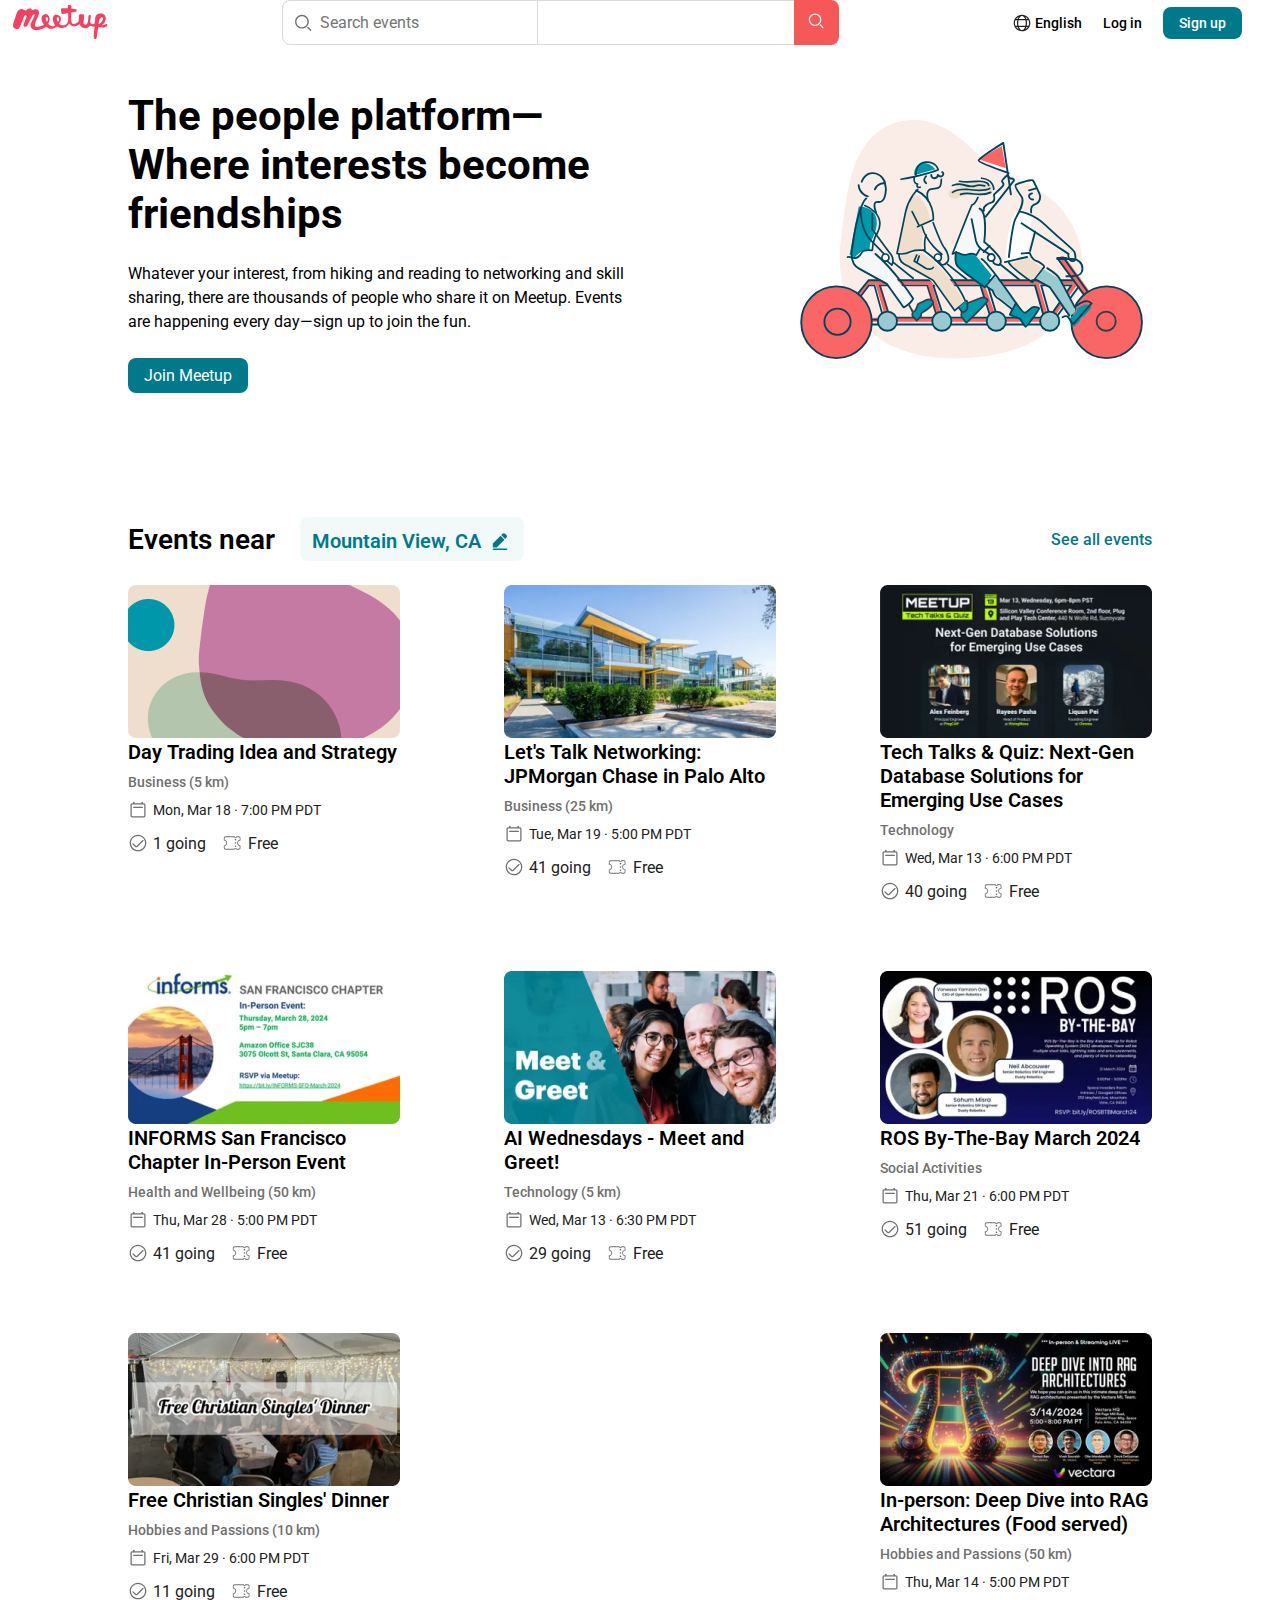
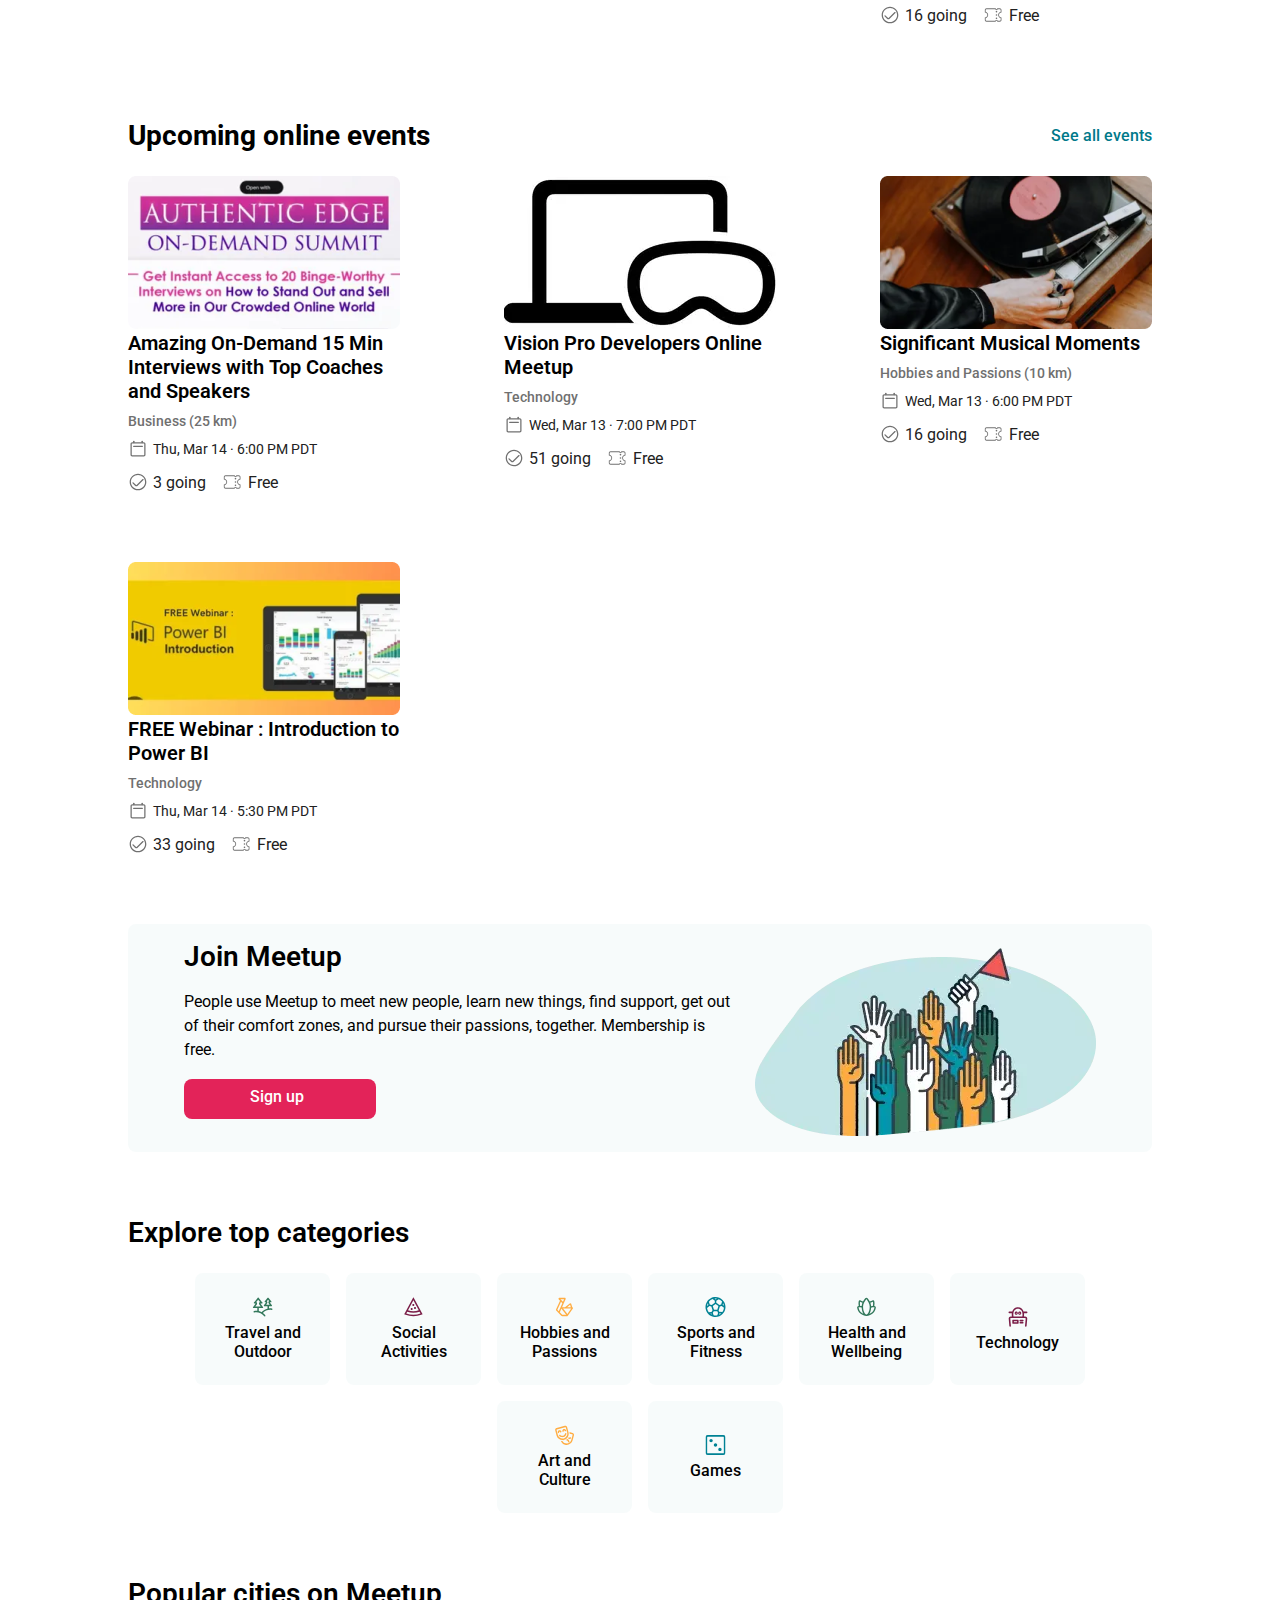
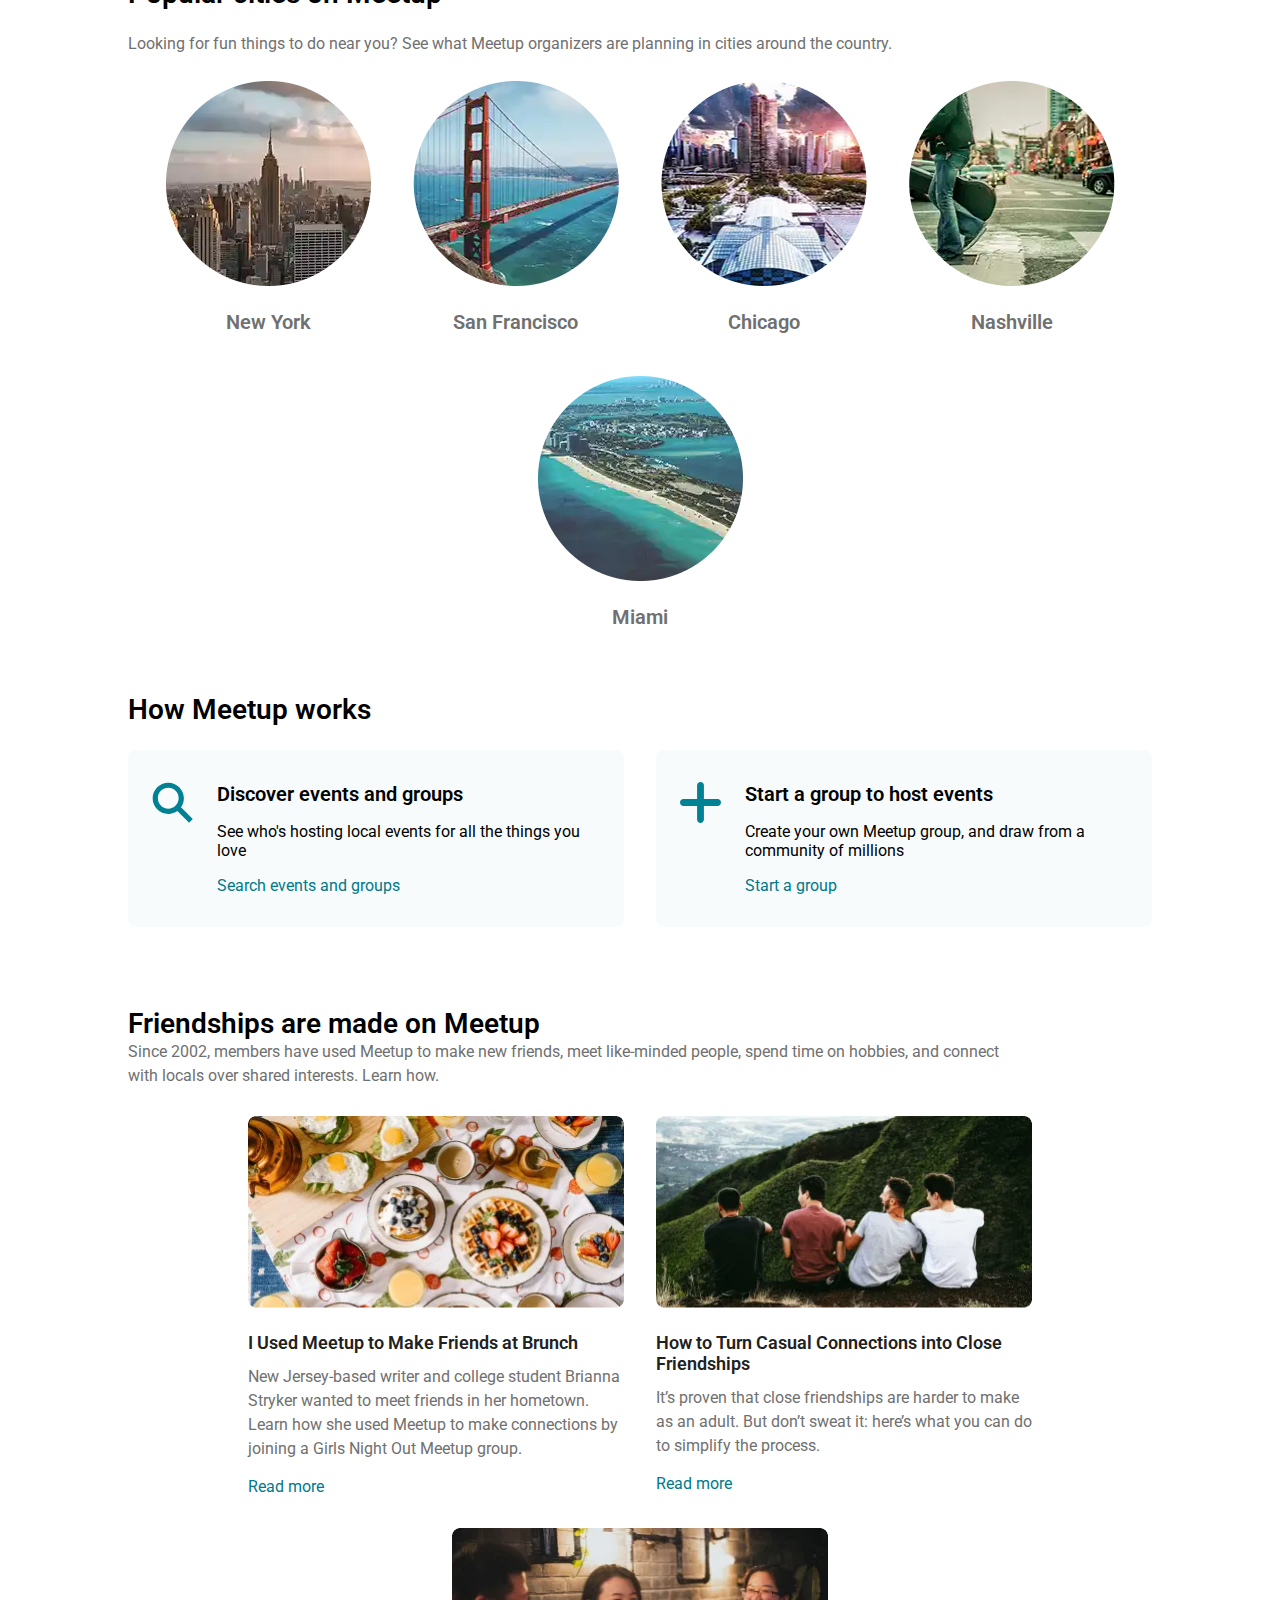
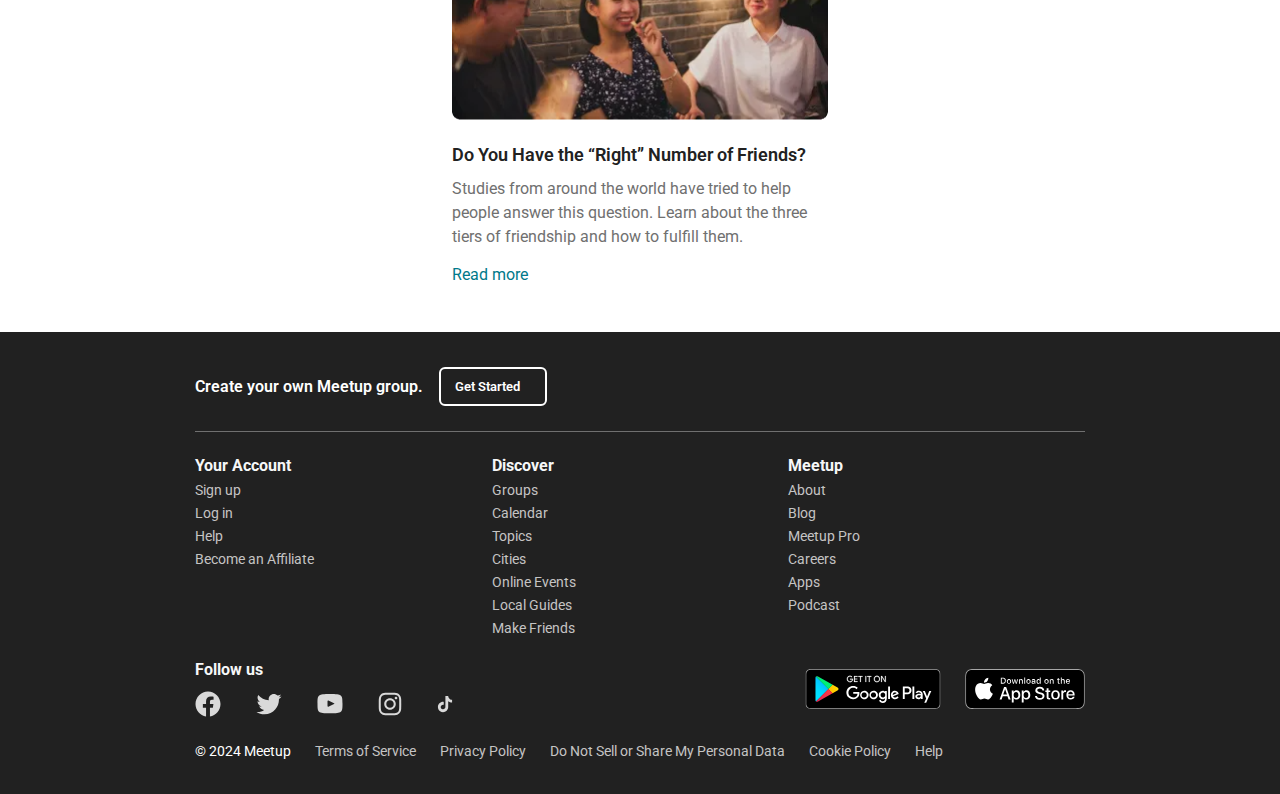
==== commit 43d10640: "Мелкие правки в первой странице и её стилей" ====
--- a/mainPage.html
+++ b/mainPage.html
@@ -5,6 +5,7 @@
     <meta content="width=device-width, initial-scale=1.0, maximum-scale=1.0, user-scalable=0" name="viewport" />
 
     <!-- Подключение стилей -->
+    <link rel="stylesheet" href="styles/style.css" />
     <link rel="stylesheet" href="styles/mainPage/mainPageStyle.css" />
     <link rel="stylesheet" href="styles/mainPage/mainPageMedia.css" />
     <!-- Подключение стилей -->
@@ -20,6 +21,7 @@
     <title>Main Page</title>
   </head>
   <body>
+    <!--  ================ START OF NAV ====================-->
     <nav>
       <div class="logoContainer">
         <a href="#">
@@ -49,8 +51,12 @@
         <button class="signUpBtn text500">Sign up</button>
       </div>
     </nav>
+    <!--  ================ END OF NAV ====================-->
+
+    <!--  ================ START OF MAIN ====================-->
     <main>
-       <div class="aboutUsContainer">
+        <!--  ================ START OF ABOUT US ====================-->
+       <section class="aboutUsContainer">
            <div class="aboutUsInfoContainer">
                <h1>The people platform—Where interests become friendships</h1>
                <p>
@@ -63,11 +69,13 @@
            <div class="aboutUsImgContainer">
                <img src="./assets/mainPage/main/irl_event_img.svg" alt="irl_event_img">
            </div>
-       </div>
-
-        <div class="eventsContainer">
+       </section>
+        <!--  ================ END OF ABOUT US ====================-->
+
+        <!--  ================ START OF NEAR EVENTS ====================-->
+        <section class="eventsContainer">
             <div class="leftEventContainer">
-                <h3>Events near</h3>
+                <h3 class="text600">Events near</h3>
                 <button>
                     <span class="text600">Mountain View, CA</span>
                     <img src="./assets/mainPage/main/edit_icon.svg" alt="edit_icon">
@@ -76,15 +84,15 @@
             <div class="seeAllEventsContainer">
                 <a class="text500" href="#">See all events</a>
             </div>
-        </div>
-        <div class="nearEventsContainer">
+        </section>
+        <section class="nearEventsContainer">
             <hr class="border">
             <div>
                 <img src="./assets/mainPage/main/events/day_trading_idea_and_strategy.png" alt="day_trading_idea_and_strategy">
                 <div class="eventInfoContainer">
                     <h4>Day Trading Idea and Strategy
                     </h4>
-                    <p class="eventLocationInfo">Business (5 km)</p>
+                    <p class="eventLocationInfo text500">Business (5 km)</p>
                     <p class="eventDateInfo">Mon, Mar 18 · 7:00 PM PDT</p>
                     <div class="additionEventInfoContainer">
                         <p class="membersWaitingInfo">1 going</p>
@@ -97,7 +105,7 @@
                 <img src="./assets/mainPage/main/events/lets_talk_networking.png" alt="lets_talk_networking">
                 <div class="eventInfoContainer">
                     <h4>Let's Talk Networking: JPMorgan Chase in Palo Alto</h4>
-                    <p class="eventLocationInfo">Business (25 km)</p>
+                    <p class="eventLocationInfo text500">Business (25 km)</p>
                     <p class="eventDateInfo">Tue, Mar 19 · 5:00 PM PDT</p>
                     <div class="additionEventInfoContainer">
                         <p class="membersWaitingInfo">41 going</p>
@@ -110,7 +118,7 @@
                 <img src="./assets/mainPage/main/events/tech_talks_db_use_cases.png" alt="tech_talks_db_use_cases">
                 <div class="eventInfoContainer">
                     <h4>Tech Talks & Quiz: Next-Gen Database Solutions for Emerging Use Cases</h4>
-                    <p class="eventLocationInfo">Technology</p>
+                    <p class="eventLocationInfo text500">Technology</p>
                     <p class="eventDateInfo">Wed, Mar 13 · 6:00 PM PDT</p>
                     <div class="additionEventInfoContainer">
                         <p class="membersWaitingInfo">40 going</p>
@@ -123,7 +131,7 @@
                 <img src="./assets/mainPage/main/events/informs_san_francisco_event.png" alt="informs_san_francisco_event">
                 <div class="eventInfoContainer">
                     <h4>INFORMS San Francisco Chapter In-Person Event</h4>
-                    <p class="eventLocationInfo">Health and Wellbeing (50 km)</p>
+                    <p class="eventLocationInfo text500">Health and Wellbeing (50 km)</p>
                     <p class="eventDateInfo">Thu, Mar 28 · 5:00 PM PDT</p>
                     <div class="additionEventInfoContainer">
                         <p class="membersWaitingInfo">41 going</p>
@@ -136,7 +144,7 @@
                 <img src="./assets/mainPage/main/events/ai_wendesdays_event.png" alt="ai_wendesdays_event">
                 <div class="eventInfoContainer">
                     <h4>AI Wednesdays - Meet and Greet!</h4>
-                    <p class="eventLocationInfo">Technology (5 km)</p>
+                    <p class="eventLocationInfo text500">Technology (5 km)</p>
                     <p class="eventDateInfo">Wed, Mar 13 · 6:30 PM PDT</p>
                     <div class="additionEventInfoContainer">
                         <p class="membersWaitingInfo">29 going</p>
@@ -149,7 +157,7 @@
                 <img src="./assets/mainPage/main/events/ros_by_the_bay_march_2024.png" alt="ros_by_the_bay_march_2024">
                 <div class="eventInfoContainer">
                     <h4>ROS By-The-Bay March 2024</h4>
-                    <p class="eventLocationInfo">Social Activities</p>
+                    <p class="eventLocationInfo text500">Social Activities</p>
                     <p class="eventDateInfo">Thu, Mar 21 · 6:00 PM PDT</p>
                     <div class="additionEventInfoContainer">
                         <p class="membersWaitingInfo">51 going</p>
@@ -162,7 +170,7 @@
                 <img src="./assets/mainPage/main/events/free_christian_singles_dinner.png" alt="free_christian_singles_dinner">
                 <div class="eventInfoContainer">
                     <h4>Free Christian Singles' Dinner</h4>
-                    <p class="eventLocationInfo">Hobbies and Passions (10 km)</p>
+                    <p class="eventLocationInfo text500">Hobbies and Passions (10 km)</p>
                     <p class="eventDateInfo">Fri, Mar 29 · 6:00 PM PDT</p>
                     <div class="additionEventInfoContainer">
                         <p class="membersWaitingInfo">11 going</p>
@@ -175,7 +183,7 @@
                 <img src="./assets/mainPage/main/events/in_person_deep_dive_into_rag.png" alt="in_person_deep_dive_into_rag">
                 <div class="eventInfoContainer">
                     <h4>In-person: Deep Dive into RAG Architectures (Food served)</h4>
-                    <p class="eventLocationInfo">Hobbies and Passions (50 km)</p>
+                    <p class="eventLocationInfo text500">Hobbies and Passions (50 km)</p>
                     <p class="eventDateInfo">Thu, Mar 14 · 5:00 PM PDT</p>
                     <div class="additionEventInfoContainer">
                         <p class="membersWaitingInfo">16 going</p>
@@ -183,23 +191,25 @@
                     </div>
                 </div>
             </div>
-        </div>
-
-        <div class="eventsContainer">
+        </section>
+        <!--  ================ END OF NEAR EVENTS ====================-->
+
+        <!--  ================ START OF UPCOMING EVENTS ====================-->
+        <section class="eventsContainer">
             <div class="leftEventContainer">
                 <h3>Upcoming online events</h3>
             </div>
             <div class="seeAllEventsContainer">
                 <a class="text500" href="#">See all events</a>
             </div>
-        </div>
-        <div class="upcomingEventsContainer">
+        </section>
+        <section class="upcomingEventsContainer">
             <hr class="border">
             <div>
                 <img src="./assets/mainPage/main/events/amazing_on_demand_event.png" alt="amazing_on_demand_event">
                 <div class="eventInfoContainer">
                     <h4>Amazing On-Demand 15 Min Interviews with Top Coaches and Speakers</h4>
-                    <p class="eventLocationInfo">Business (25 km)</p>
+                    <p class="eventLocationInfo text500">Business (25 km)</p>
                     <p class="eventDateInfo">Thu, Mar 14 · 6:00 PM PDT</p>
                     <div class="additionEventInfoContainer">
                         <p class="membersWaitingInfo">3 going</p>
@@ -212,7 +222,7 @@
                 <img src="./assets/mainPage/main/events/apple_vision_meetup.png" alt="apple_vision_meetup">
                 <div class="eventInfoContainer">
                     <h4>Vision Pro Developers Online Meetup</h4>
-                    <p class="eventLocationInfo">Technology</p>
+                    <p class="eventLocationInfo text500">Technology</p>
                     <p class="eventDateInfo">Wed, Mar 13 · 7:00 PM PDT</p>
                     <div class="additionEventInfoContainer">
                         <p class="membersWaitingInfo">51 going</p>
@@ -225,7 +235,7 @@
                 <img src="./assets/mainPage/main/events/significant_musical_moments.png" alt="significant_musical_moments">
                 <div class="eventInfoContainer">
                     <h4>Significant Musical Moments</h4>
-                    <p class="eventLocationInfo">Hobbies and Passions (10 km)</p>
+                    <p class="eventLocationInfo text500">Hobbies and Passions (10 km)</p>
                     <p class="eventDateInfo">Wed, Mar 13 · 6:00 PM PDT</p>
                     <div class="additionEventInfoContainer">
                         <p class="membersWaitingInfo">16 going</p>
@@ -238,7 +248,7 @@
                 <img src="./assets/mainPage/main/events/free_webinar_of_power_bi.png" alt="free_webinar_of_power_bi">
                 <div class="eventInfoContainer">
                     <h4>FREE Webinar : Introduction to Power BI</h4>
-                    <p class="eventLocationInfo">Technology</p>
+                    <p class="eventLocationInfo text500">Technology</p>
                     <p class="eventDateInfo">Thu, Mar 14 · 5:30 PM PDT</p>
                     <div class="additionEventInfoContainer">
                         <p class="membersWaitingInfo">33 going</p>
@@ -247,19 +257,23 @@
                 </div>
             </div>
 
-        </div>
-
-        <div class="joinContainer">
+        </section>
+        <!--  ================ END OF UPCOMING EVENTS ====================-->
+
+        <!--  ================ START OF JOIN BLOCK ====================-->
+        <section class="joinContainer">
             <h2 class="text600">Join Meetup</h2>
             <img id="joinImg" src="./assets/mainPage/main/join/join_img.svg" alt="join_img">
             <p>
                 People use Meetup to meet new people, learn new things, find support, get out of their
                 comfort zones, and pursue their passions, together. Membership is free.
             </p>
-            <button class="text500">Sign up</button>
-        </div>
-
-        <div class="topCategoriesContainer">
+            <a class="text500" href="./eventsPage.html">Sign up</a>
+        </section>
+        <!--  ================ END OF JOIN BLOCK ====================-->
+
+        <!--  ================ START OF TOP CATEGORIES ====================-->
+        <section class="topCategoriesContainer">
 
             <h2 class="text600">Explore top categories</h2>
 
@@ -297,9 +311,11 @@
                     <p class="text500">Games</p>
                 </div>
             </div>
-        </div>
-
-        <div class="popularCitiesContainer">
+        </section>
+        <!--  ================ END OF TOP CATEGORIES ====================-->
+
+        <!--  ================ START OF POPULAR CITIES ====================-->
+        <section class="popularCitiesContainer">
             <h2 class="text600">Popular cities on Meetup</h2>
             <p>Looking for fun things to do near you? See what Meetup organizers are planning in cities around the country.</p>
             <div class="popularCitiesList">
@@ -325,9 +341,11 @@
                 </div>
             </div>
 
-        </div>
-
-        <div class="howMeetWorksContainer">
+        </section>
+        <!--  ================ END OF POPULAR CITIES ====================-->
+
+        <!--  ================ START OF HOW MEET WORKS ====================-->
+        <section class="howMeetWorksContainer">
             <h2 class="text600">How Meetup works</h2>
             <div class="howMeetWorksList">
                 <div class="howMeetWorksSubContainer">
@@ -351,9 +369,11 @@
                     </div>
                 </div>
             </div>
-        </div>
-
-        <div class="friendshipsMeetContainer">
+        </section>
+        <!--  ================ END OF HOW MEET WORKS ====================-->
+
+        <!--  ================ START OF FRIENDSHIPS ====================-->
+        <section class="friendshipsMeetContainer">
             <h2 class="text600">Friendships are made on Meetup</h2>
             <div class="friendshipsDesc">
                 <p>
@@ -388,8 +408,12 @@
                 </div>
             </div>
 
-        </div>
+        </section>
+        <!--  ================ END OF FRIENDSHIPS ====================-->
     </main>
+    <!--  ================ END OF MAIN ====================-->
+
+    <!--  ================ START OF FOOTER ====================-->
     <footer>
         <div class="footerInfoContainer">
             <h4 class="text600">Create your own Meetup group.</h4>
@@ -464,5 +488,6 @@
             <a href="#">Help</a>
         </div>
     </footer>
+    <!--  ================ END OF FOOTER ====================-->
   </body>
 </html>
--- a/styles/style.css
+++ b/styles/style.css
@@ -0,0 +1,134 @@
+.text500 {
+  font-weight: 500;
+}
+
+.text600 {
+  font-weight: 600;
+}
+
+.text700 {
+  font-weight: 700;
+}
+
+.text800 {
+  font-weight: 800;
+}
+
+.text900 {
+  font-weight: 900;
+}
+
+* {
+  margin: 0;
+  padding: 0;
+  box-sizing: border-box;
+  font-family: "Roboto", sans-serif;
+}
+
+html {
+  font-size: 10px;
+}
+
+button {
+  cursor: pointer;
+}
+
+/* ================ START OF NAV ==================== */
+nav {
+  display: flex;
+  flex-direction: row;
+  justify-content: space-between;
+  align-items: center;
+  margin: 0 3% 0 1%;
+}
+
+/* ======= LOGO CONTAINER START ======= */
+/* ======= LOGO CONTAINER END ======= */
+/* ======= SEARCH CONTAINER START ======= */
+/* ======= SEARCH CONTAINER START ======= */
+.searchContainer {
+  display: flex;
+  flex-direction: row;
+  justify-content: center;
+  align-items: center;
+}
+.searchContainer .searchForm {
+  display: flex;
+  flex-direction: row;
+  justify-content: center;
+  align-items: center;
+}
+.searchContainer #searchInput {
+  width: 20vw;
+  border-right: none;
+  outline: none;
+  padding: 12px 5px 12px 37px;
+  border: 1px solid #d9d9d9;
+  border-radius: 8px 0 0 8px;
+  font-size: 1.6rem;
+}
+.searchContainer #searchCityInput {
+  width: 20vw;
+  border-right: none;
+  outline: none;
+  padding: 12px 20px;
+  border: 1px solid #d9d9d9;
+  border-left: none;
+  border-right: none;
+  font-size: 1.6rem;
+}
+.searchContainer .searchLabel {
+  position: relative;
+}
+.searchContainer #searchIcon {
+  position: absolute;
+  left: 0;
+  top: 50%;
+  transform: translateY(-50%);
+  padding-left: 10px;
+}
+.searchContainer .searchBtn {
+  width: 45px;
+  height: 45px;
+  border: none;
+  border-radius: 0 8px 8px 0;
+  background-color: #f65858;
+}
+
+/* ======= SEARCH CONTAINER END ======= */
+/* ======= RIGHT CONTAINER START ======= */
+.rightNavContainer {
+  display: flex;
+  flex-direction: row;
+  justify-content: space-between;
+  align-items: center;
+  gap: 21px;
+}
+.rightNavContainer .switchLangBtn {
+  background-color: #ffffff;
+  border: none;
+  display: flex;
+  flex-direction: row;
+  justify-content: center;
+  align-items: center;
+  gap: 4px;
+  font-size: 1.4rem;
+}
+.rightNavContainer a {
+  text-decoration: none;
+  color: #000000;
+  font-size: 1.4rem;
+}
+.rightNavContainer .signUpBtn {
+  background-color: #00798a;
+  color: #ffffff;
+  border: none;
+  padding: 8px 16px;
+  border-radius: 8px;
+  font-size: 1.4rem;
+}
+
+/* ======= RIGHT CONTAINER END ======= */
+/* ================ END OF NAV ==================== */
+
+/*# sourceMappingURL=style.css.map */
--- a/styles/mainPage/mainPageStyle.css
+++ b/styles/mainPage/mainPageStyle.css
@@ -18,118 +18,6 @@
   font-weight: 900;
 }
 
-* {
-  margin: 0;
-  padding: 0;
-  box-sizing: border-box;
-  font-family: "Roboto", sans-serif;
-}
-
-html {
-  font-size: 10px;
-}
-
-button {
-  cursor: pointer;
-}
-
-/* ================ START OF NAV ==================== */
-nav {
-  display: flex;
-  flex-direction: row;
-  justify-content: space-between;
-  align-items: center;
-  margin: 0 3% 0 1%;
-}
-
-/* ======= LOGO CONTAINER START ======= */
-/* ======= LOGO CONTAINER END ======= */
-/* ======= SEARCH CONTAINER START ======= */
-/* ======= SEARCH CONTAINER START ======= */
-.searchContainer {
-  display: flex;
-  flex-direction: row;
-  justify-content: center;
-  align-items: center;
-}
-.searchContainer .searchForm {
-  display: flex;
-  flex-direction: row;
-  justify-content: center;
-  align-items: center;
-}
-.searchContainer #searchInput {
-  width: 20vw;
-  border-right: none;
-  outline: none;
-  padding: 12px 5px 12px 37px;
-  border: 1px solid #d9d9d9;
-  border-radius: 8px 0 0 8px;
-  font-size: 1.6rem;
-}
-.searchContainer #searchCityInput {
-  width: 20vw;
-  border-right: none;
-  outline: none;
-  padding: 12px 20px;
-  border: 1px solid #d9d9d9;
-  border-left: none;
-  border-right: none;
-  font-size: 1.6rem;
-}
-.searchContainer .searchLabel {
-  position: relative;
-}
-.searchContainer #searchIcon {
-  position: absolute;
-  left: 0;
-  top: 50%;
-  transform: translateY(-50%);
-  padding-left: 10px;
-}
-.searchContainer .searchBtn {
-  width: 45px;
-  height: 45px;
-  border: none;
-  border-radius: 0 8px 8px 0;
-  background-color: #f65858;
-}
-
-/* ======= SEARCH CONTAINER END ======= */
-/* ======= RIGHT CONTAINER START ======= */
-.rightNavContainer {
-  display: flex;
-  flex-direction: row;
-  justify-content: space-between;
-  align-items: center;
-  gap: 21px;
-}
-.rightNavContainer .switchLangBtn {
-  background-color: #ffffff;
-  border: none;
-  display: flex;
-  flex-direction: row;
-  justify-content: center;
-  align-items: center;
-  gap: 4px;
-  font-size: 1.4rem;
-}
-.rightNavContainer a {
-  text-decoration: none;
-  color: #000000;
-  font-size: 1.4rem;
-}
-.rightNavContainer .signUpBtn {
-  background-color: #00798a;
-  color: #ffffff;
-  border: none;
-  padding: 8px 16px;
-  border-radius: 8px;
-  font-size: 1.4rem;
-}
-
-/* ======= RIGHT CONTAINER END ======= */
-/* ================ END OF NAV ==================== */
 /* ================ START OF MAIN PAGE ==================== */
 main {
   display: flex;
@@ -137,6 +25,7 @@
   justify-content: center;
   align-items: center;
   padding: 0 10% 0 10%;
+  margin-top: 46px;
 }
 
 /* ======= ABOUT US CONTAINER START ======= */
@@ -147,6 +36,7 @@
   align-items: center;
   width: 100%;
   gap: 45px;
+  margin-bottom: 100px;
 }
 .aboutUsContainer .aboutUsInfoContainer {
   display: flex;
@@ -161,6 +51,7 @@
 }
 .aboutUsContainer .aboutUsInfoContainer p {
   font-size: 1.6rem;
+  line-height: 24px;
 }
 .aboutUsContainer .aboutUsInfoContainer a {
   background-color: #00798A;
@@ -169,6 +60,7 @@
   padding: 8px 16px;
   border-radius: 8px;
   font-size: 1.6rem;
+  text-align: center;
 }
 
 /* ======= ABOUT US CONTAINER END ======= */
@@ -179,6 +71,7 @@
   justify-content: space-between;
   align-items: center;
   width: 100%;
+  margin-top: 24px;
 }
 .eventsContainer .leftEventContainer {
   display: flex;
@@ -241,6 +134,7 @@
 }
 .nearEventsContainer .eventInfoContainer h4, .upcomingEventsContainer .eventInfoContainer h4 {
   font-size: 2rem;
+  font-weight: 600;
 }
 .nearEventsContainer .eventInfoContainer p, .upcomingEventsContainer .eventInfoContainer p {
   font-size: 1.4rem;
@@ -308,12 +202,13 @@
 }
 .joinContainer p {
   font-size: 1.6rem;
+  line-height: 24px;
   grid-row-start: 2;
   grid-row-end: 2;
   grid-column-start: 1;
   grid-column-end: 1;
 }
-.joinContainer button {
+.joinContainer a {
   width: 192px;
   height: 40px;
   border: none;
@@ -321,6 +216,7 @@
   color: #ffffff;
   padding: 8px 66px;
   border-radius: 8px;
+  text-decoration: none;
   grid-row-start: 3;
   grid-row-end: 3;
   grid-column-start: 1;
@@ -484,6 +380,7 @@
   align-items: normal;
   flex-wrap: wrap;
   gap: 32px;
+  margin-bottom: 24px;
 }
 .friendshipsFeaturesList div {
   display: flex;
--- a/styles/mainPage/mainPageMedia.css
+++ b/styles/mainPage/mainPageMedia.css
@@ -54,6 +54,7 @@
     gap: 20px;
     flex-wrap: wrap;
     justify-content: center;
+    margin-bottom: 0;
   }
   .aboutUsContainer .aboutUsInfoContainer {
     gap: 20px;
@@ -169,7 +170,7 @@
   .joinContainer p {
     line-height: 24px;
   }
-  .joinContainer button {
+  .joinContainer a {
     margin-top: 16px;
   }
   /* ======= JOIN CONTAINER END ======= */
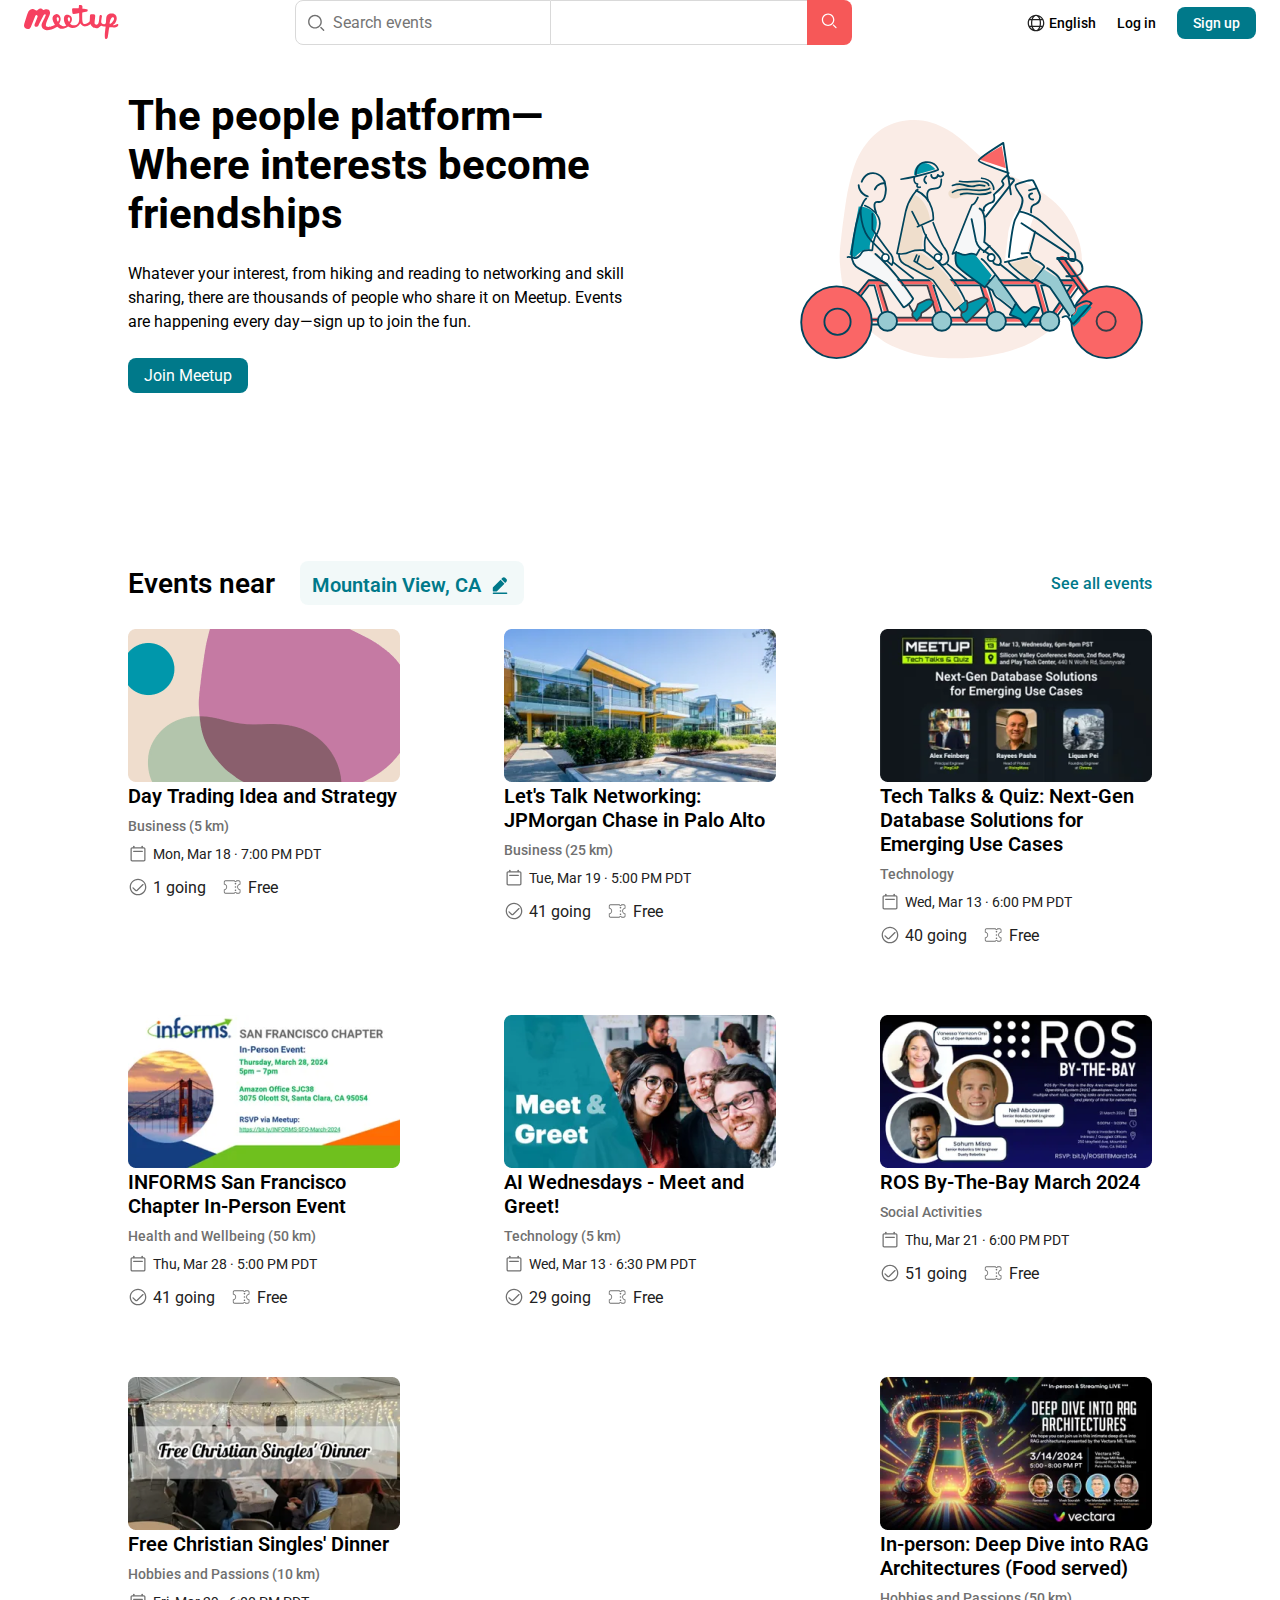
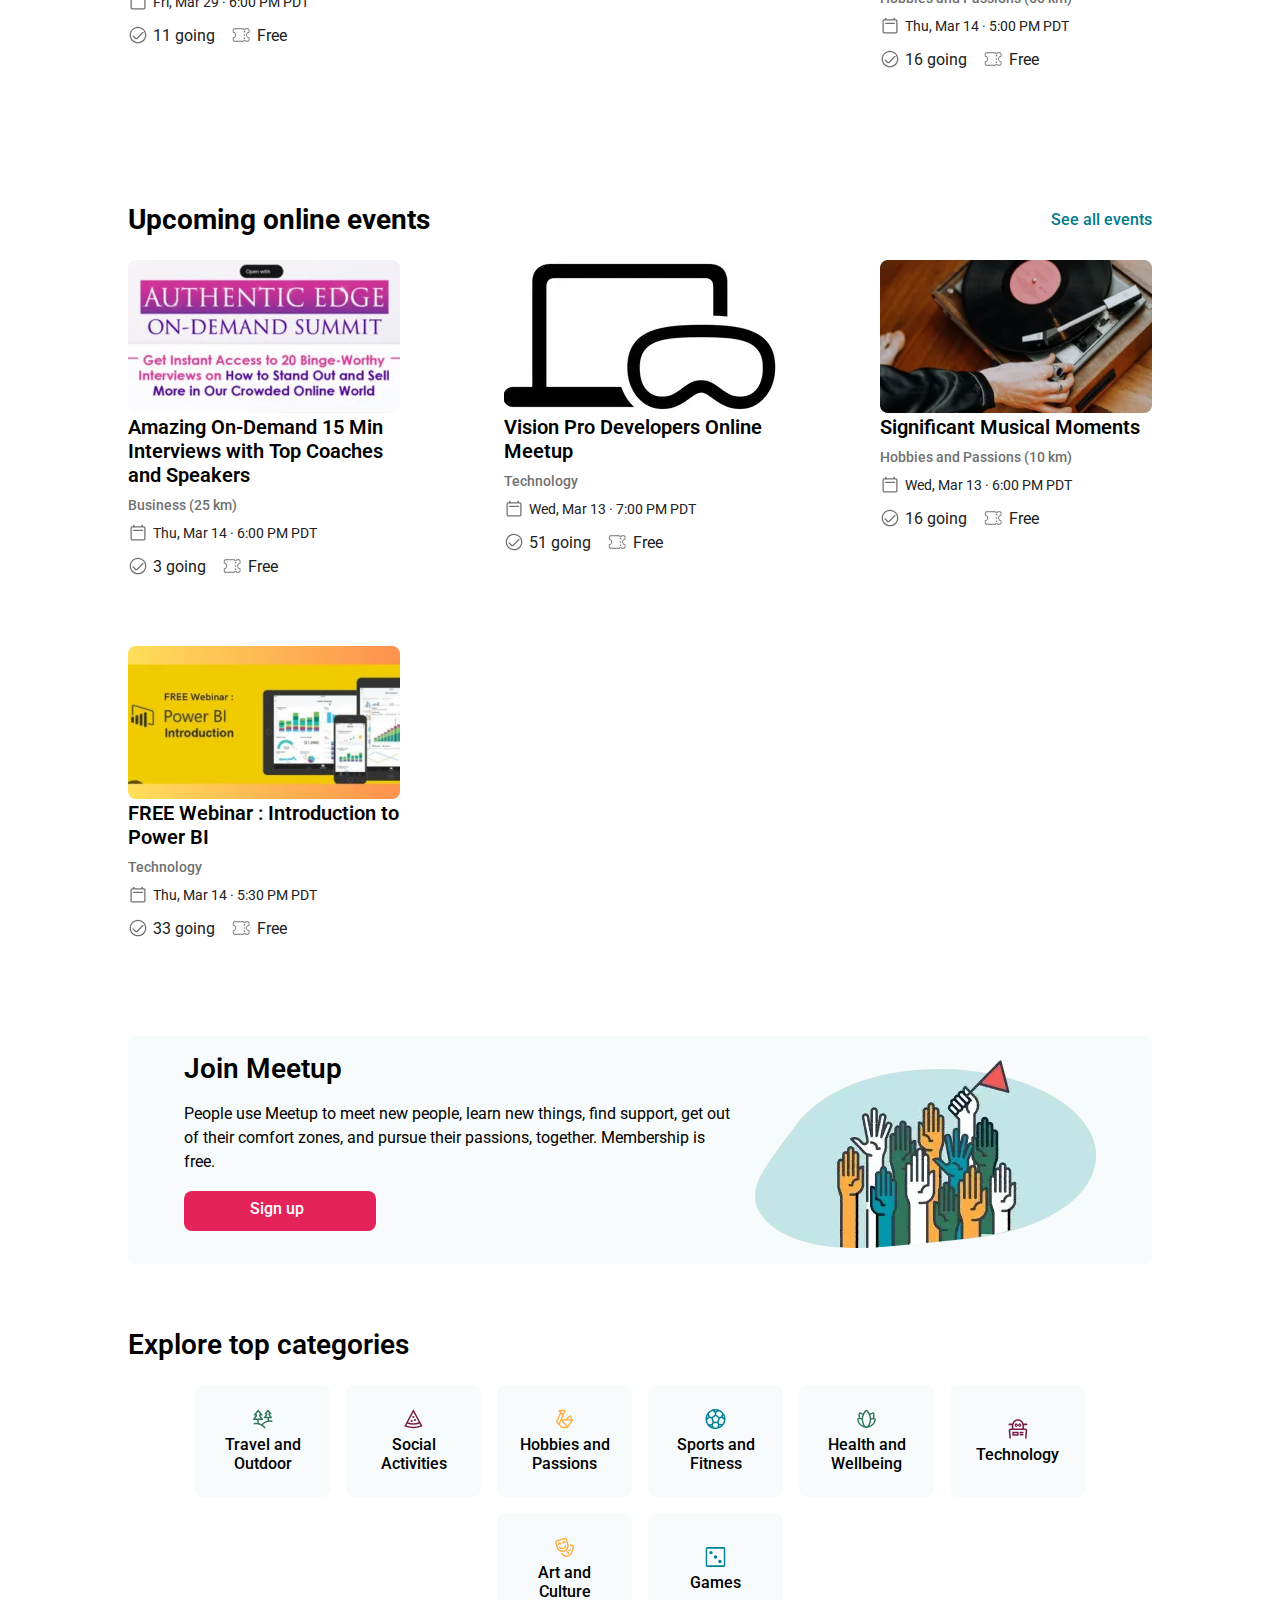
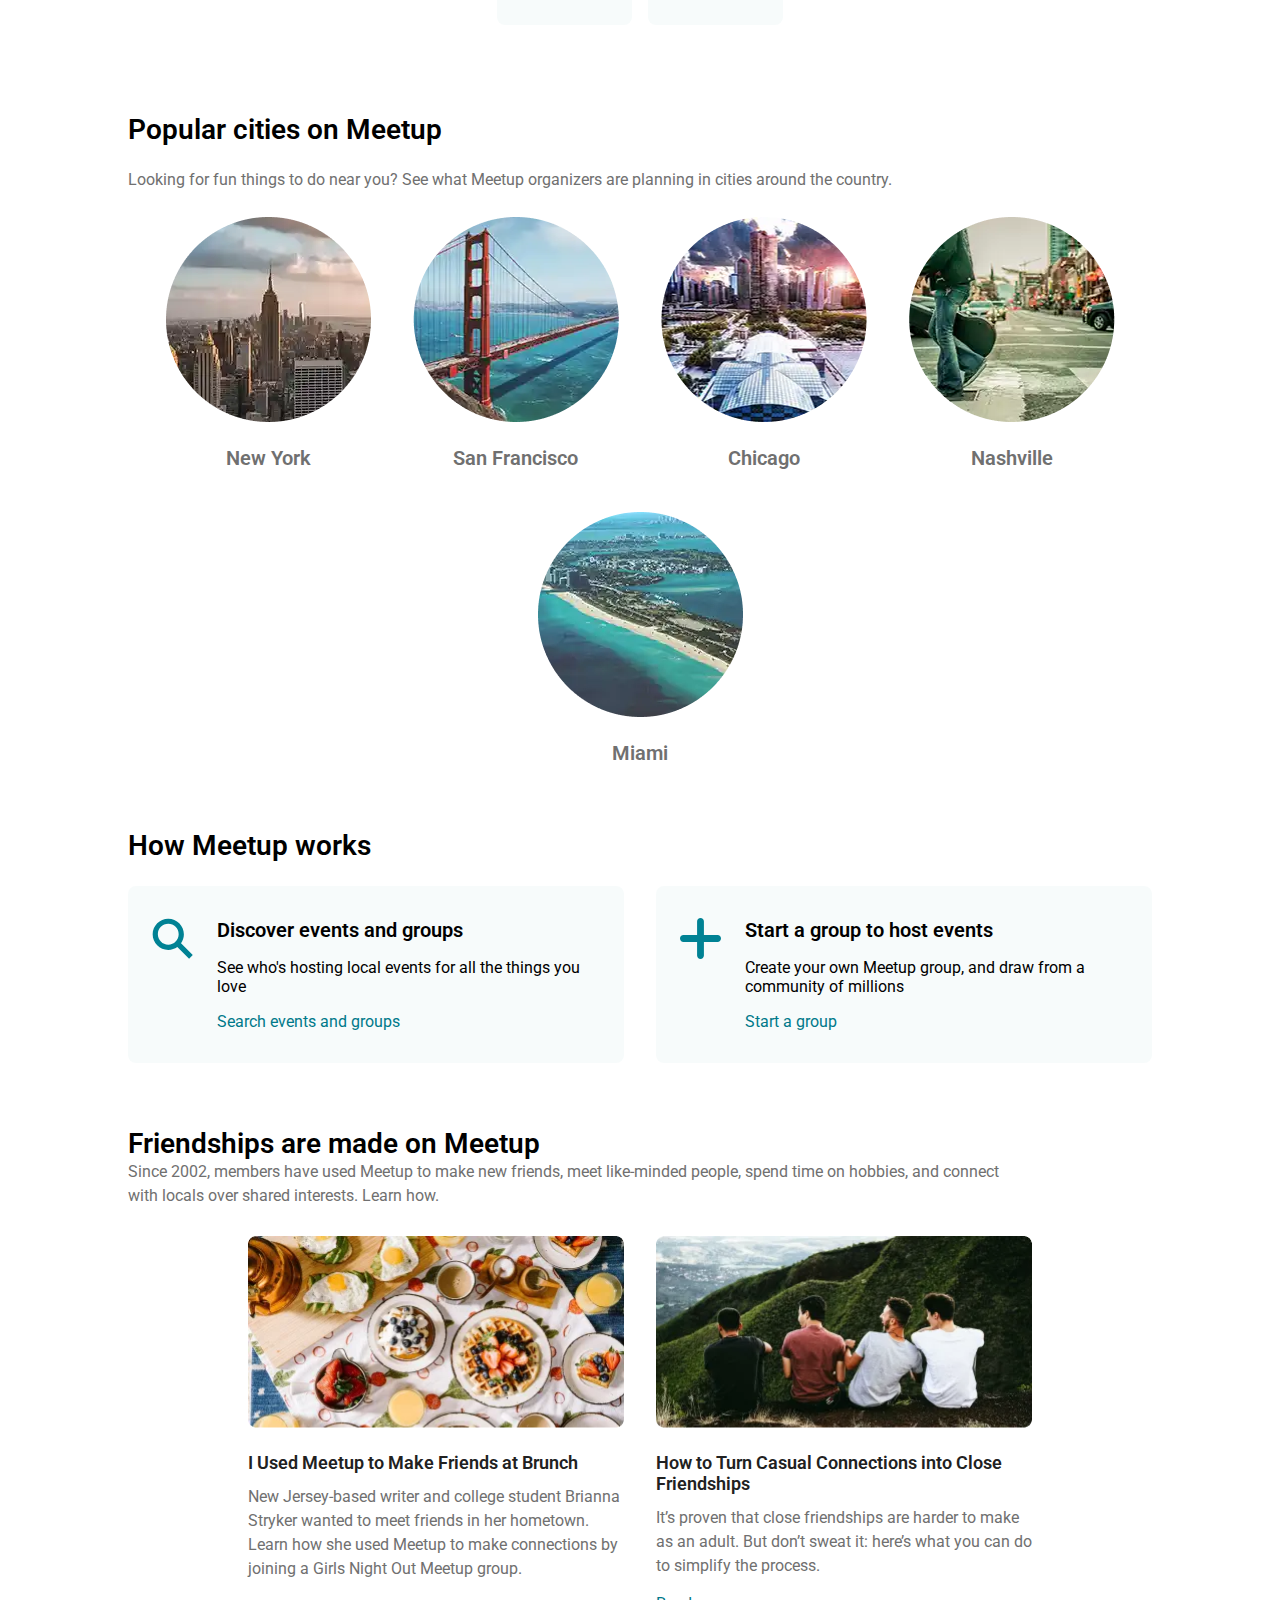
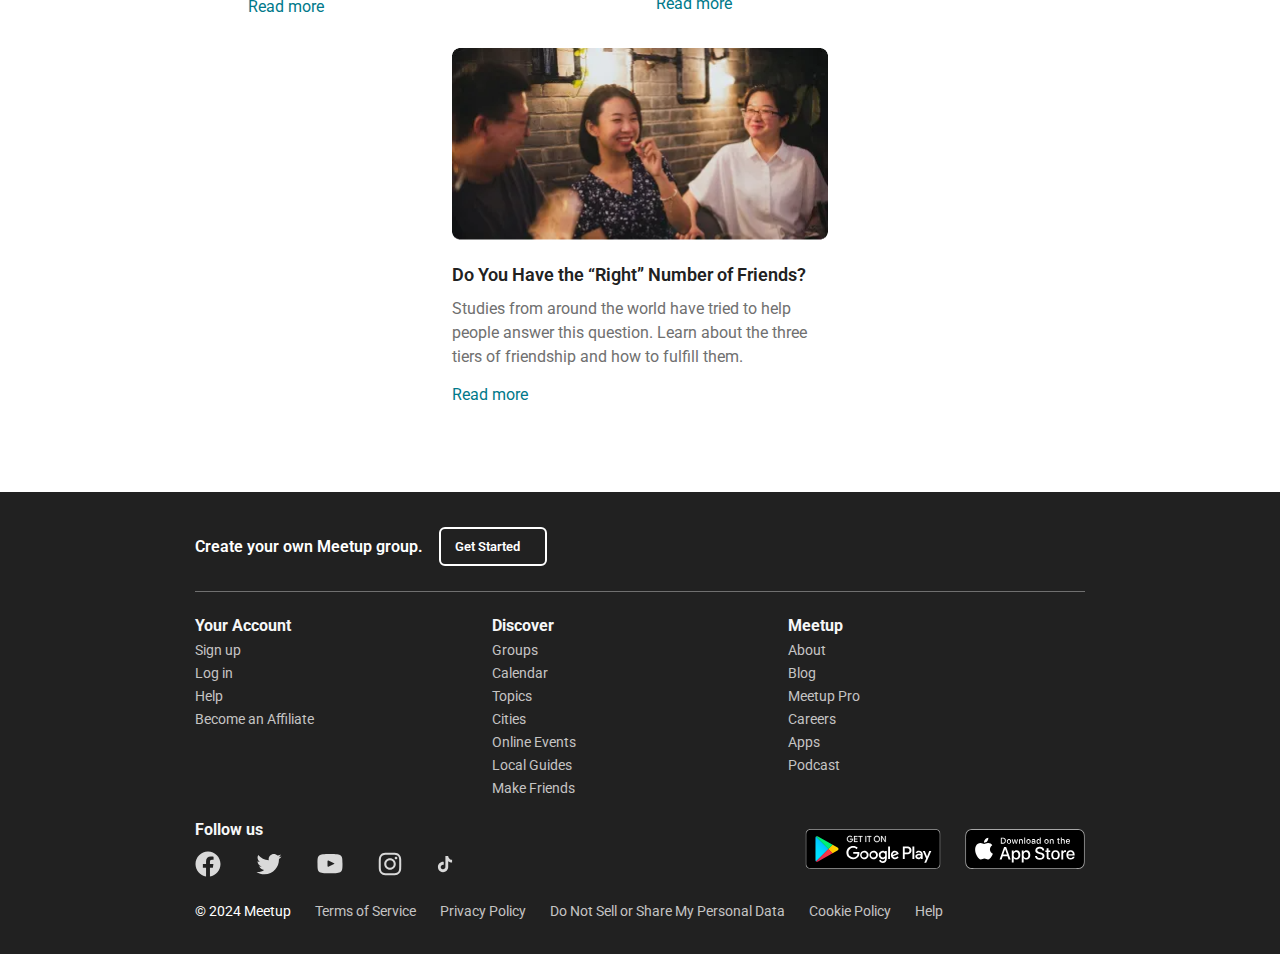
==== commit 5878f752: "Рефакторинг стилей" ====
--- a/mainPage.html
+++ b/mainPage.html
@@ -73,191 +73,199 @@
         <!--  ================ END OF ABOUT US ====================-->
 
         <!--  ================ START OF NEAR EVENTS ====================-->
-        <section class="eventsContainer">
-            <div class="leftEventContainer">
-                <h3 class="text600">Events near</h3>
-                <button>
-                    <span class="text600">Mountain View, CA</span>
-                    <img src="./assets/mainPage/main/edit_icon.svg" alt="edit_icon">
-                </button>
-            </div>
-            <div class="seeAllEventsContainer">
-                <a class="text500" href="#">See all events</a>
-            </div>
-        </section>
-        <section class="nearEventsContainer">
-            <hr class="border">
-            <div>
-                <img src="./assets/mainPage/main/events/day_trading_idea_and_strategy.png" alt="day_trading_idea_and_strategy">
-                <div class="eventInfoContainer">
-                    <h4>Day Trading Idea and Strategy
-                    </h4>
-                    <p class="eventLocationInfo text500">Business (5 km)</p>
-                    <p class="eventDateInfo">Mon, Mar 18 · 7:00 PM PDT</p>
-                    <div class="additionEventInfoContainer">
-                        <p class="membersWaitingInfo">1 going</p>
-                        <p class="paidInfo">Free</p>
-                    </div>
-                </div>
-            </div>
-            <hr class="border">
-            <div>
-                <img src="./assets/mainPage/main/events/lets_talk_networking.png" alt="lets_talk_networking">
-                <div class="eventInfoContainer">
-                    <h4>Let's Talk Networking: JPMorgan Chase in Palo Alto</h4>
-                    <p class="eventLocationInfo text500">Business (25 km)</p>
-                    <p class="eventDateInfo">Tue, Mar 19 · 5:00 PM PDT</p>
-                    <div class="additionEventInfoContainer">
-                        <p class="membersWaitingInfo">41 going</p>
-                        <p class="paidInfo">Free</p>
-                    </div>
-                </div>
-            </div>
-            <hr class="border">
-            <div>
-                <img src="./assets/mainPage/main/events/tech_talks_db_use_cases.png" alt="tech_talks_db_use_cases">
-                <div class="eventInfoContainer">
-                    <h4>Tech Talks & Quiz: Next-Gen Database Solutions for Emerging Use Cases</h4>
-                    <p class="eventLocationInfo text500">Technology</p>
-                    <p class="eventDateInfo">Wed, Mar 13 · 6:00 PM PDT</p>
-                    <div class="additionEventInfoContainer">
-                        <p class="membersWaitingInfo">40 going</p>
-                        <p class="paidInfo">Free</p>
-                    </div>
-                </div>
-            </div>
-            <hr class="border">
-            <div>
-                <img src="./assets/mainPage/main/events/informs_san_francisco_event.png" alt="informs_san_francisco_event">
-                <div class="eventInfoContainer">
-                    <h4>INFORMS San Francisco Chapter In-Person Event</h4>
-                    <p class="eventLocationInfo text500">Health and Wellbeing (50 km)</p>
-                    <p class="eventDateInfo">Thu, Mar 28 · 5:00 PM PDT</p>
-                    <div class="additionEventInfoContainer">
-                        <p class="membersWaitingInfo">41 going</p>
-                        <p class="paidInfo">Free</p>
-                    </div>
-                </div>
-            </div>
-            <hr class="border">
-            <div>
-                <img src="./assets/mainPage/main/events/ai_wendesdays_event.png" alt="ai_wendesdays_event">
-                <div class="eventInfoContainer">
-                    <h4>AI Wednesdays - Meet and Greet!</h4>
-                    <p class="eventLocationInfo text500">Technology (5 km)</p>
-                    <p class="eventDateInfo">Wed, Mar 13 · 6:30 PM PDT</p>
-                    <div class="additionEventInfoContainer">
-                        <p class="membersWaitingInfo">29 going</p>
-                        <p class="paidInfo">Free</p>
-                    </div>
-                </div>
-            </div>
-            <hr class="border">
-            <div>
-                <img src="./assets/mainPage/main/events/ros_by_the_bay_march_2024.png" alt="ros_by_the_bay_march_2024">
-                <div class="eventInfoContainer">
-                    <h4>ROS By-The-Bay March 2024</h4>
-                    <p class="eventLocationInfo text500">Social Activities</p>
-                    <p class="eventDateInfo">Thu, Mar 21 · 6:00 PM PDT</p>
-                    <div class="additionEventInfoContainer">
-                        <p class="membersWaitingInfo">51 going</p>
-                        <p class="paidInfo">Free</p>
-                    </div>
-                </div>
-            </div>
-            <hr class="border">
-            <div>
-                <img src="./assets/mainPage/main/events/free_christian_singles_dinner.png" alt="free_christian_singles_dinner">
-                <div class="eventInfoContainer">
-                    <h4>Free Christian Singles' Dinner</h4>
-                    <p class="eventLocationInfo text500">Hobbies and Passions (10 km)</p>
-                    <p class="eventDateInfo">Fri, Mar 29 · 6:00 PM PDT</p>
-                    <div class="additionEventInfoContainer">
-                        <p class="membersWaitingInfo">11 going</p>
-                        <p class="paidInfo">Free</p>
-                    </div>
-                </div>
-            </div>
-            <hr class="border">
-            <div>
-                <img src="./assets/mainPage/main/events/in_person_deep_dive_into_rag.png" alt="in_person_deep_dive_into_rag">
-                <div class="eventInfoContainer">
-                    <h4>In-person: Deep Dive into RAG Architectures (Food served)</h4>
-                    <p class="eventLocationInfo text500">Hobbies and Passions (50 km)</p>
-                    <p class="eventDateInfo">Thu, Mar 14 · 5:00 PM PDT</p>
-                    <div class="additionEventInfoContainer">
-                        <p class="membersWaitingInfo">16 going</p>
-                        <p class="paidInfo">Free</p>
-                    </div>
-                </div>
-            </div>
-        </section>
+        <section class="nearEvents">
+            <div class="eventsContainer">
+                <div class="leftEventContainer">
+                    <h3 class="text600">Events near</h3>
+                    <button>
+                        <span class="text600">Mountain View, CA</span>
+                        <img src="./assets/mainPage/main/edit_icon.svg" alt="edit_icon">
+                    </button>
+                </div>
+                <div class="seeAllEventsContainer">
+                    <a class="text500" href="#">See all events</a>
+                </div>
+            </div>
+            <div class="nearEventsContainer">
+                <hr class="border">
+                <div>
+                    <img src="./assets/mainPage/main/events/day_trading_idea_and_strategy.png" alt="day_trading_idea_and_strategy">
+                    <div class="eventInfoContainer">
+                        <h4>Day Trading Idea and Strategy
+                        </h4>
+                        <p class="eventLocationInfo text500">Business (5 km)</p>
+                        <p class="eventDateInfo">Mon, Mar 18 · 7:00 PM PDT</p>
+                        <div class="additionEventInfoContainer">
+                            <p class="membersWaitingInfo">1 going</p>
+                            <p class="paidInfo">Free</p>
+                        </div>
+                    </div>
+                </div>
+                <hr class="border">
+                <div>
+                    <img src="./assets/mainPage/main/events/lets_talk_networking.png" alt="lets_talk_networking">
+                    <div class="eventInfoContainer">
+                        <h4>Let's Talk Networking: JPMorgan Chase in Palo Alto</h4>
+                        <p class="eventLocationInfo text500">Business (25 km)</p>
+                        <p class="eventDateInfo">Tue, Mar 19 · 5:00 PM PDT</p>
+                        <div class="additionEventInfoContainer">
+                            <p class="membersWaitingInfo">41 going</p>
+                            <p class="paidInfo">Free</p>
+                        </div>
+                    </div>
+                </div>
+                <hr class="border">
+                <div>
+                    <img src="./assets/mainPage/main/events/tech_talks_db_use_cases.png" alt="tech_talks_db_use_cases">
+                    <div class="eventInfoContainer">
+                        <h4>Tech Talks & Quiz: Next-Gen Database Solutions for Emerging Use Cases</h4>
+                        <p class="eventLocationInfo text500">Technology</p>
+                        <p class="eventDateInfo">Wed, Mar 13 · 6:00 PM PDT</p>
+                        <div class="additionEventInfoContainer">
+                            <p class="membersWaitingInfo">40 going</p>
+                            <p class="paidInfo">Free</p>
+                        </div>
+                    </div>
+                </div>
+                <hr class="border">
+                <div>
+                    <img src="./assets/mainPage/main/events/informs_san_francisco_event.png" alt="informs_san_francisco_event">
+                    <div class="eventInfoContainer">
+                        <h4>INFORMS San Francisco Chapter In-Person Event</h4>
+                        <p class="eventLocationInfo text500">Health and Wellbeing (50 km)</p>
+                        <p class="eventDateInfo">Thu, Mar 28 · 5:00 PM PDT</p>
+                        <div class="additionEventInfoContainer">
+                            <p class="membersWaitingInfo">41 going</p>
+                            <p class="paidInfo">Free</p>
+                        </div>
+                    </div>
+                </div>
+                <hr class="border">
+                <div>
+                    <img src="./assets/mainPage/main/events/ai_wendesdays_event.png" alt="ai_wendesdays_event">
+                    <div class="eventInfoContainer">
+                        <h4>AI Wednesdays - Meet and Greet!</h4>
+                        <p class="eventLocationInfo text500">Technology (5 km)</p>
+                        <p class="eventDateInfo">Wed, Mar 13 · 6:30 PM PDT</p>
+                        <div class="additionEventInfoContainer">
+                            <p class="membersWaitingInfo">29 going</p>
+                            <p class="paidInfo">Free</p>
+                        </div>
+                    </div>
+                </div>
+                <hr class="border">
+                <div>
+                    <img src="./assets/mainPage/main/events/ros_by_the_bay_march_2024.png" alt="ros_by_the_bay_march_2024">
+                    <div class="eventInfoContainer">
+                        <h4>ROS By-The-Bay March 2024</h4>
+                        <p class="eventLocationInfo text500">Social Activities</p>
+                        <p class="eventDateInfo">Thu, Mar 21 · 6:00 PM PDT</p>
+                        <div class="additionEventInfoContainer">
+                            <p class="membersWaitingInfo">51 going</p>
+                            <p class="paidInfo">Free</p>
+                        </div>
+                    </div>
+                </div>
+                <hr class="border">
+                <div>
+                    <img src="./assets/mainPage/main/events/free_christian_singles_dinner.png" alt="free_christian_singles_dinner">
+                    <div class="eventInfoContainer">
+                        <h4>Free Christian Singles' Dinner</h4>
+                        <p class="eventLocationInfo text500">Hobbies and Passions (10 km)</p>
+                        <p class="eventDateInfo">Fri, Mar 29 · 6:00 PM PDT</p>
+                        <div class="additionEventInfoContainer">
+                            <p class="membersWaitingInfo">11 going</p>
+                            <p class="paidInfo">Free</p>
+                        </div>
+                    </div>
+                </div>
+                <hr class="border">
+                <div>
+                    <img src="./assets/mainPage/main/events/in_person_deep_dive_into_rag.png" alt="in_person_deep_dive_into_rag">
+                    <div class="eventInfoContainer">
+                        <h4>In-person: Deep Dive into RAG Architectures (Food served)</h4>
+                        <p class="eventLocationInfo text500">Hobbies and Passions (50 km)</p>
+                        <p class="eventDateInfo">Thu, Mar 14 · 5:00 PM PDT</p>
+                        <div class="additionEventInfoContainer">
+                            <p class="membersWaitingInfo">16 going</p>
+                            <p class="paidInfo">Free</p>
+                        </div>
+                    </div>
+                </div>
+            </div>
+        </section>
+
+
+
         <!--  ================ END OF NEAR EVENTS ====================-->
 
         <!--  ================ START OF UPCOMING EVENTS ====================-->
-        <section class="eventsContainer">
-            <div class="leftEventContainer">
-                <h3>Upcoming online events</h3>
-            </div>
-            <div class="seeAllEventsContainer">
-                <a class="text500" href="#">See all events</a>
-            </div>
-        </section>
-        <section class="upcomingEventsContainer">
-            <hr class="border">
-            <div>
-                <img src="./assets/mainPage/main/events/amazing_on_demand_event.png" alt="amazing_on_demand_event">
-                <div class="eventInfoContainer">
-                    <h4>Amazing On-Demand 15 Min Interviews with Top Coaches and Speakers</h4>
-                    <p class="eventLocationInfo text500">Business (25 km)</p>
-                    <p class="eventDateInfo">Thu, Mar 14 · 6:00 PM PDT</p>
-                    <div class="additionEventInfoContainer">
-                        <p class="membersWaitingInfo">3 going</p>
-                        <p class="paidInfo">Free</p>
-                    </div>
-                </div>
-            </div>
-            <hr class="border">
-            <div>
-                <img src="./assets/mainPage/main/events/apple_vision_meetup.png" alt="apple_vision_meetup">
-                <div class="eventInfoContainer">
-                    <h4>Vision Pro Developers Online Meetup</h4>
-                    <p class="eventLocationInfo text500">Technology</p>
-                    <p class="eventDateInfo">Wed, Mar 13 · 7:00 PM PDT</p>
-                    <div class="additionEventInfoContainer">
-                        <p class="membersWaitingInfo">51 going</p>
-                        <p class="paidInfo">Free</p>
-                    </div>
-                </div>
-            </div>
-            <hr class="border">
-            <div>
-                <img src="./assets/mainPage/main/events/significant_musical_moments.png" alt="significant_musical_moments">
-                <div class="eventInfoContainer">
-                    <h4>Significant Musical Moments</h4>
-                    <p class="eventLocationInfo text500">Hobbies and Passions (10 km)</p>
-                    <p class="eventDateInfo">Wed, Mar 13 · 6:00 PM PDT</p>
-                    <div class="additionEventInfoContainer">
-                        <p class="membersWaitingInfo">16 going</p>
-                        <p class="paidInfo">Free</p>
-                    </div>
-                </div>
-            </div>
-            <hr class="border">
-            <div>
-                <img src="./assets/mainPage/main/events/free_webinar_of_power_bi.png" alt="free_webinar_of_power_bi">
-                <div class="eventInfoContainer">
-                    <h4>FREE Webinar : Introduction to Power BI</h4>
-                    <p class="eventLocationInfo text500">Technology</p>
-                    <p class="eventDateInfo">Thu, Mar 14 · 5:30 PM PDT</p>
-                    <div class="additionEventInfoContainer">
-                        <p class="membersWaitingInfo">33 going</p>
-                        <p class="paidInfo">Free</p>
-                    </div>
-                </div>
-            </div>
-
-        </section>
+        <section class="upcomingEvents">
+            <div class="eventsContainer">
+                <div class="leftEventContainer">
+                    <h3>Upcoming online events</h3>
+                </div>
+                <div class="seeAllEventsContainer">
+                    <a class="text500" href="#">See all events</a>
+                </div>
+            </div>
+            <div class="upcomingEventsContainer">
+                <hr class="border">
+                <div>
+                    <img src="./assets/mainPage/main/events/amazing_on_demand_event.png" alt="amazing_on_demand_event">
+                    <div class="eventInfoContainer">
+                        <h4>Amazing On-Demand 15 Min Interviews with Top Coaches and Speakers</h4>
+                        <p class="eventLocationInfo text500">Business (25 km)</p>
+                        <p class="eventDateInfo">Thu, Mar 14 · 6:00 PM PDT</p>
+                        <div class="additionEventInfoContainer">
+                            <p class="membersWaitingInfo">3 going</p>
+                            <p class="paidInfo">Free</p>
+                        </div>
+                    </div>
+                </div>
+                <hr class="border">
+                <div>
+                    <img src="./assets/mainPage/main/events/apple_vision_meetup.png" alt="apple_vision_meetup">
+                    <div class="eventInfoContainer">
+                        <h4>Vision Pro Developers Online Meetup</h4>
+                        <p class="eventLocationInfo text500">Technology</p>
+                        <p class="eventDateInfo">Wed, Mar 13 · 7:00 PM PDT</p>
+                        <div class="additionEventInfoContainer">
+                            <p class="membersWaitingInfo">51 going</p>
+                            <p class="paidInfo">Free</p>
+                        </div>
+                    </div>
+                </div>
+                <hr class="border">
+                <div>
+                    <img src="./assets/mainPage/main/events/significant_musical_moments.png" alt="significant_musical_moments">
+                    <div class="eventInfoContainer">
+                        <h4>Significant Musical Moments</h4>
+                        <p class="eventLocationInfo text500">Hobbies and Passions (10 km)</p>
+                        <p class="eventDateInfo">Wed, Mar 13 · 6:00 PM PDT</p>
+                        <div class="additionEventInfoContainer">
+                            <p class="membersWaitingInfo">16 going</p>
+                            <p class="paidInfo">Free</p>
+                        </div>
+                    </div>
+                </div>
+                <hr class="border">
+                <div>
+                    <img src="./assets/mainPage/main/events/free_webinar_of_power_bi.png" alt="free_webinar_of_power_bi">
+                    <div class="eventInfoContainer">
+                        <h4>FREE Webinar : Introduction to Power BI</h4>
+                        <p class="eventLocationInfo text500">Technology</p>
+                        <p class="eventDateInfo">Thu, Mar 14 · 5:30 PM PDT</p>
+                        <div class="additionEventInfoContainer">
+                            <p class="membersWaitingInfo">33 going</p>
+                            <p class="paidInfo">Free</p>
+                        </div>
+                    </div>
+                </div>
+
+            </div>
+        </section>
+
         <!--  ================ END OF UPCOMING EVENTS ====================-->
 
         <!--  ================ START OF JOIN BLOCK ====================-->
--- a/styles/style.css
+++ b/styles/style.css
@@ -39,7 +39,7 @@
   flex-direction: row;
   justify-content: space-between;
   align-items: center;
-  margin: 0 3% 0 1%;
+  margin: 0 24px 24px 24px;
 }
 
 /* ======= LOGO CONTAINER START ======= */
@@ -130,5 +130,114 @@
 
 /* ======= RIGHT CONTAINER END ======= */
 /* ================ END OF NAV ==================== */
+/* ================ START OF FOOTER ==================== */
+footer {
+  background-color: #212121;
+  padding: 35px 195px;
+  margin-top: 40px;
+}
+
+.footerInfoContainer {
+  display: flex;
+  flex-direction: row;
+  justify-content: start;
+  align-items: center;
+  gap: 16px;
+  width: 100%;
+  padding-bottom: 25px;
+  border-bottom: 1px solid #707070;
+}
+.footerInfoContainer h4 {
+  font-size: 1.6rem;
+  color: #ffffff;
+}
+.footerInfoContainer button {
+  border-radius: 6px;
+  border: 2px solid #ffffff;
+  color: #ffffff;
+  background-color: transparent;
+  padding: 10px 25px 10px 14px;
+}
+
+.footerLinksContainer {
+  display: flex;
+  flex-direction: row;
+  justify-content: start;
+  align-items: start;
+  margin-top: 24px;
+}
+.footerLinksContainer div {
+  display: flex;
+  flex-direction: column;
+  justify-content: start;
+  align-items: start;
+  width: 100%;
+  gap: 7px;
+}
+.footerLinksContainer div h4 {
+  font-size: 1.6rem;
+  color: #F6F7F8;
+}
+.footerLinksContainer div a {
+  text-decoration: none;
+  font-size: 1.4rem;
+  color: #C5C4C4;
+}
+
+.followsLinks {
+  display: flex;
+  flex-direction: row;
+  justify-content: space-between;
+  align-items: center;
+  margin-top: 24px;
+  flex-wrap: wrap;
+}
+.followsLinks .followContainer {
+  display: flex;
+  flex-direction: column;
+  justify-content: center;
+  align-items: start;
+}
+.followsLinks .followContainer h4 {
+  font-size: 1.6rem;
+  color: #F6F7F8;
+}
+.followsLinks .socialPagesContainer {
+  display: flex;
+  flex-direction: row;
+  justify-content: space-between;
+  align-items: center;
+  margin-top: 12px;
+  margin-bottom: 24px;
+  gap: 35px;
+}
+.followsLinks .downloadsStoresContainer {
+  display: flex;
+  flex-direction: row;
+  justify-content: space-between;
+  align-items: center;
+  gap: 24px;
+  margin-bottom: 24px;
+}
+
+.footerAdditionInfoContainer {
+  display: flex;
+  flex-direction: row;
+  justify-content: start;
+  align-items: center;
+  flex-wrap: wrap;
+  gap: 24px;
+}
+.footerAdditionInfoContainer p {
+  font-size: 1.4rem;
+  color: #ffffff;
+}
+.footerAdditionInfoContainer a {
+  text-decoration: none;
+  font-size: 1.4rem;
+  color: #C5C4C4;
+}
+
+/* ================ END OF FOOTER ==================== */
 
 /*# sourceMappingURL=style.css.map */
--- a/styles/mainPage/mainPageStyle.css
+++ b/styles/mainPage/mainPageStyle.css
@@ -26,6 +26,7 @@
   align-items: center;
   padding: 0 10% 0 10%;
   margin-top: 46px;
+  gap: 40px;
 }
 
 /* ======= ABOUT US CONTAINER START ======= */
@@ -36,7 +37,7 @@
   align-items: center;
   width: 100%;
   gap: 45px;
-  margin-bottom: 100px;
+  margin-bottom: 80px;
 }
 .aboutUsContainer .aboutUsInfoContainer {
   display: flex;
@@ -54,7 +55,7 @@
   line-height: 24px;
 }
 .aboutUsContainer .aboutUsInfoContainer a {
-  background-color: #00798A;
+  background-color: #00798a;
   color: #ffffff;
   text-decoration: none;
   padding: 8px 16px;
@@ -96,16 +97,21 @@
 }
 .eventsContainer .leftEventContainer button span {
   font-size: 2rem;
-  color: #00798A;
+  color: #00798a;
 }
 .eventsContainer .seeAllEventsContainer a {
   text-decoration: none;
   font-size: 1.6rem;
-  color: #00798A;
+  color: #00798a;
 }
 
 /* ======= EVENTS CONTAINER END ======= */
 /* ======= NEAR EVENTS CONTAINER START ======= */
+.nearEvents {
+  margin-top: 24px;
+  margin-bottom: 36px;
+}
+
 .nearEventsContainer, .upcomingEventsContainer {
   display: flex;
   flex-direction: row;
@@ -115,7 +121,6 @@
   gap: 36px;
   width: 100%;
   margin-top: 24px;
-  margin-bottom: 36px;
 }
 .nearEventsContainer div, .upcomingEventsContainer div {
   padding-bottom: 10px;
@@ -177,6 +182,10 @@
 
 /* ======= NEAR EVENTS CONTAINER END ======= */
 /* ======= UPCOMING EVENTS CONTAINER START ======= */
+.upcomingEvents {
+  margin-bottom: 24px;
+}
+
 /* ======= UPCOMING EVENTS CONTAINER END ======= */
 /* ======= JOIN CONTAINER START ======= */
 .joinContainer {
@@ -187,7 +196,6 @@
   background-color: rgba(151, 202, 209, 0.0784313725);
   border-radius: 8px;
   padding: 16px 56px;
-  margin-bottom: 64px;
 }
 .joinContainer #joinImg {
   grid-row-start: 1;
@@ -228,6 +236,7 @@
 /* ======= TOP CATEGORIES CONTAINER START ======= */
 .topCategoriesContainer {
   width: 100%;
+  margin-top: 24px;
   margin-bottom: 24px;
 }
 .topCategoriesContainer h2 {
@@ -264,8 +273,7 @@
 /* ======= POPULAR CITIES CONTAINER START ======= */
 .popularCitiesContainer {
   width: 100%;
-  margin-top: 40px;
-  margin-bottom: 24px;
+  margin-top: 24px;
 }
 .popularCitiesContainer h2 {
   font-size: 2.8rem;
@@ -284,7 +292,6 @@
   flex-wrap: wrap;
   gap: 42px;
   margin-top: 28px;
-  margin-bottom: 40px;
 }
 .popularCitiesList div {
   display: flex;
@@ -302,7 +309,7 @@
 /* ======= HOW MEET WORKS CONTAINER START ======= */
 .howMeetWorksContainer {
   width: 100%;
-  margin-bottom: 40px;
+  margin-top: 24px;
 }
 .howMeetWorksContainer h2 {
   font-size: 2.8rem;
@@ -350,14 +357,14 @@
 .howMeetWorksList .howMeetWorksInfoContainer a {
   font-size: 1.6rem;
   text-decoration: none;
-  color: #00798A;
+  color: #00798a;
 }
 
 /* ======= HOW MEET WORKS CONTAINER END ======= */
 /* ======= FRIENDSHIPS MEET CONTAINER START ======= */
 .friendshipsMeetContainer {
   width: 100%;
-  margin-top: 40px;
+  margin-top: 24px;
   margin-bottom: 24px;
 }
 .friendshipsMeetContainer h2 {
@@ -406,118 +413,10 @@
   font-size: 1.6rem;
   margin-top: 4px;
   text-decoration: none;
-  color: #00798A;
+  color: #00798a;
 }
 
 /* ======= FRIENDSHIPS MEET CONTAINER END ======= */
 /* ================ END OF MAIN PAGE ==================== */
-/* ================ START OF FOOTER ==================== */
-footer {
-  background-color: #212121;
-  padding: 35px 195px;
-}
-
-.footerInfoContainer {
-  display: flex;
-  flex-direction: row;
-  justify-content: start;
-  align-items: center;
-  gap: 16px;
-  width: 100%;
-  padding-bottom: 25px;
-  border-bottom: 1px solid #707070;
-}
-.footerInfoContainer h4 {
-  font-size: 1.6rem;
-  color: #ffffff;
-}
-.footerInfoContainer button {
-  border-radius: 6px;
-  border: 2px solid #ffffff;
-  color: #ffffff;
-  background-color: transparent;
-  padding: 10px 25px 10px 14px;
-}
-
-.footerLinksContainer {
-  display: flex;
-  flex-direction: row;
-  justify-content: start;
-  align-items: start;
-  margin-top: 24px;
-}
-.footerLinksContainer div {
-  display: flex;
-  flex-direction: column;
-  justify-content: start;
-  align-items: start;
-  width: 100%;
-  gap: 7px;
-}
-.footerLinksContainer div h4 {
-  font-size: 1.6rem;
-  color: #F6F7F8;
-}
-.footerLinksContainer div a {
-  text-decoration: none;
-  font-size: 1.4rem;
-  color: #C5C4C4;
-}
-
-.followsLinks {
-  display: flex;
-  flex-direction: row;
-  justify-content: space-between;
-  align-items: center;
-  margin-top: 24px;
-  flex-wrap: wrap;
-}
-.followsLinks .followContainer {
-  display: flex;
-  flex-direction: column;
-  justify-content: center;
-  align-items: start;
-}
-.followsLinks .followContainer h4 {
-  font-size: 1.6rem;
-  color: #F6F7F8;
-}
-.followsLinks .socialPagesContainer {
-  display: flex;
-  flex-direction: row;
-  justify-content: space-between;
-  align-items: center;
-  margin-top: 12px;
-  margin-bottom: 24px;
-  gap: 35px;
-}
-.followsLinks .downloadsStoresContainer {
-  display: flex;
-  flex-direction: row;
-  justify-content: space-between;
-  align-items: center;
-  gap: 24px;
-  margin-bottom: 24px;
-}
-
-.footerAdditionInfoContainer {
-  display: flex;
-  flex-direction: row;
-  justify-content: start;
-  align-items: center;
-  flex-wrap: wrap;
-  gap: 24px;
-}
-.footerAdditionInfoContainer p {
-  font-size: 1.4rem;
-  color: #ffffff;
-}
-.footerAdditionInfoContainer a {
-  text-decoration: none;
-  font-size: 1.4rem;
-  color: #C5C4C4;
-}
-
-/* ================ END OF FOOTER ==================== */
 
 /*# sourceMappingURL=mainPageStyle.css.map */
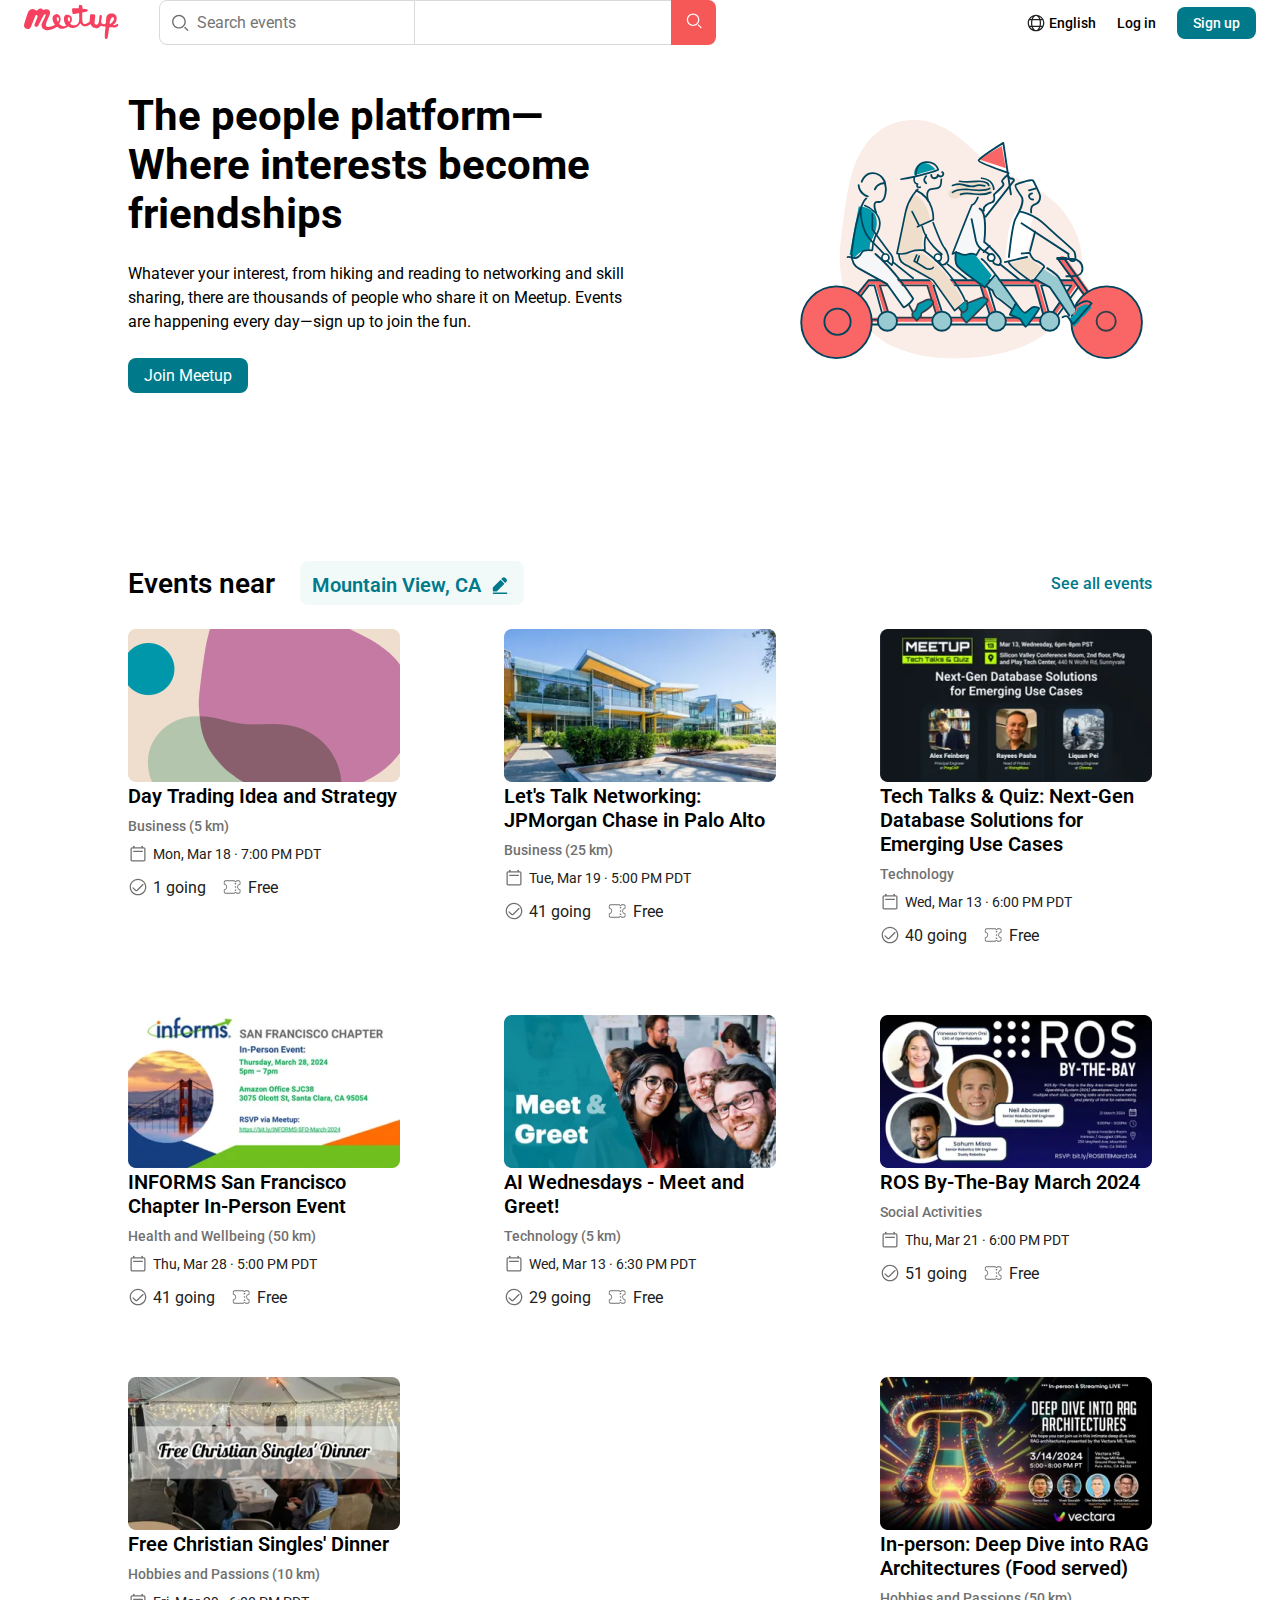
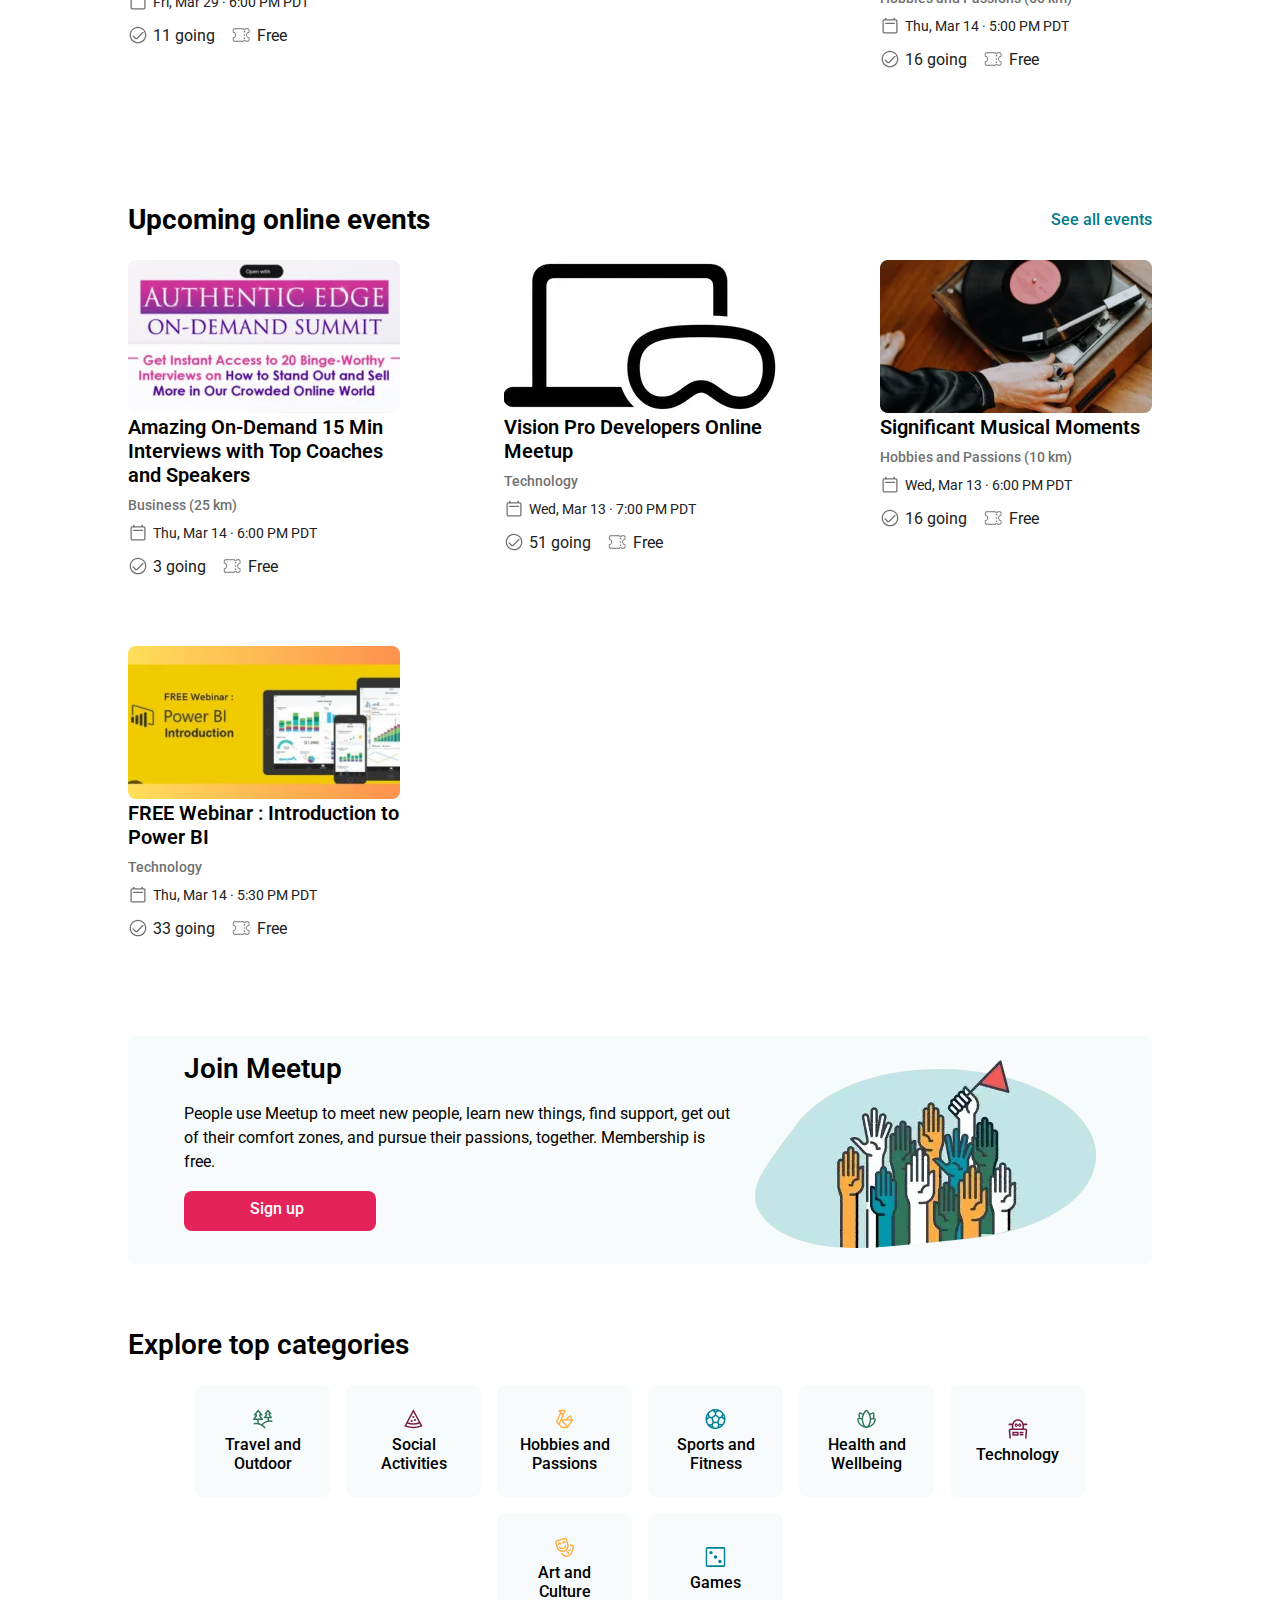
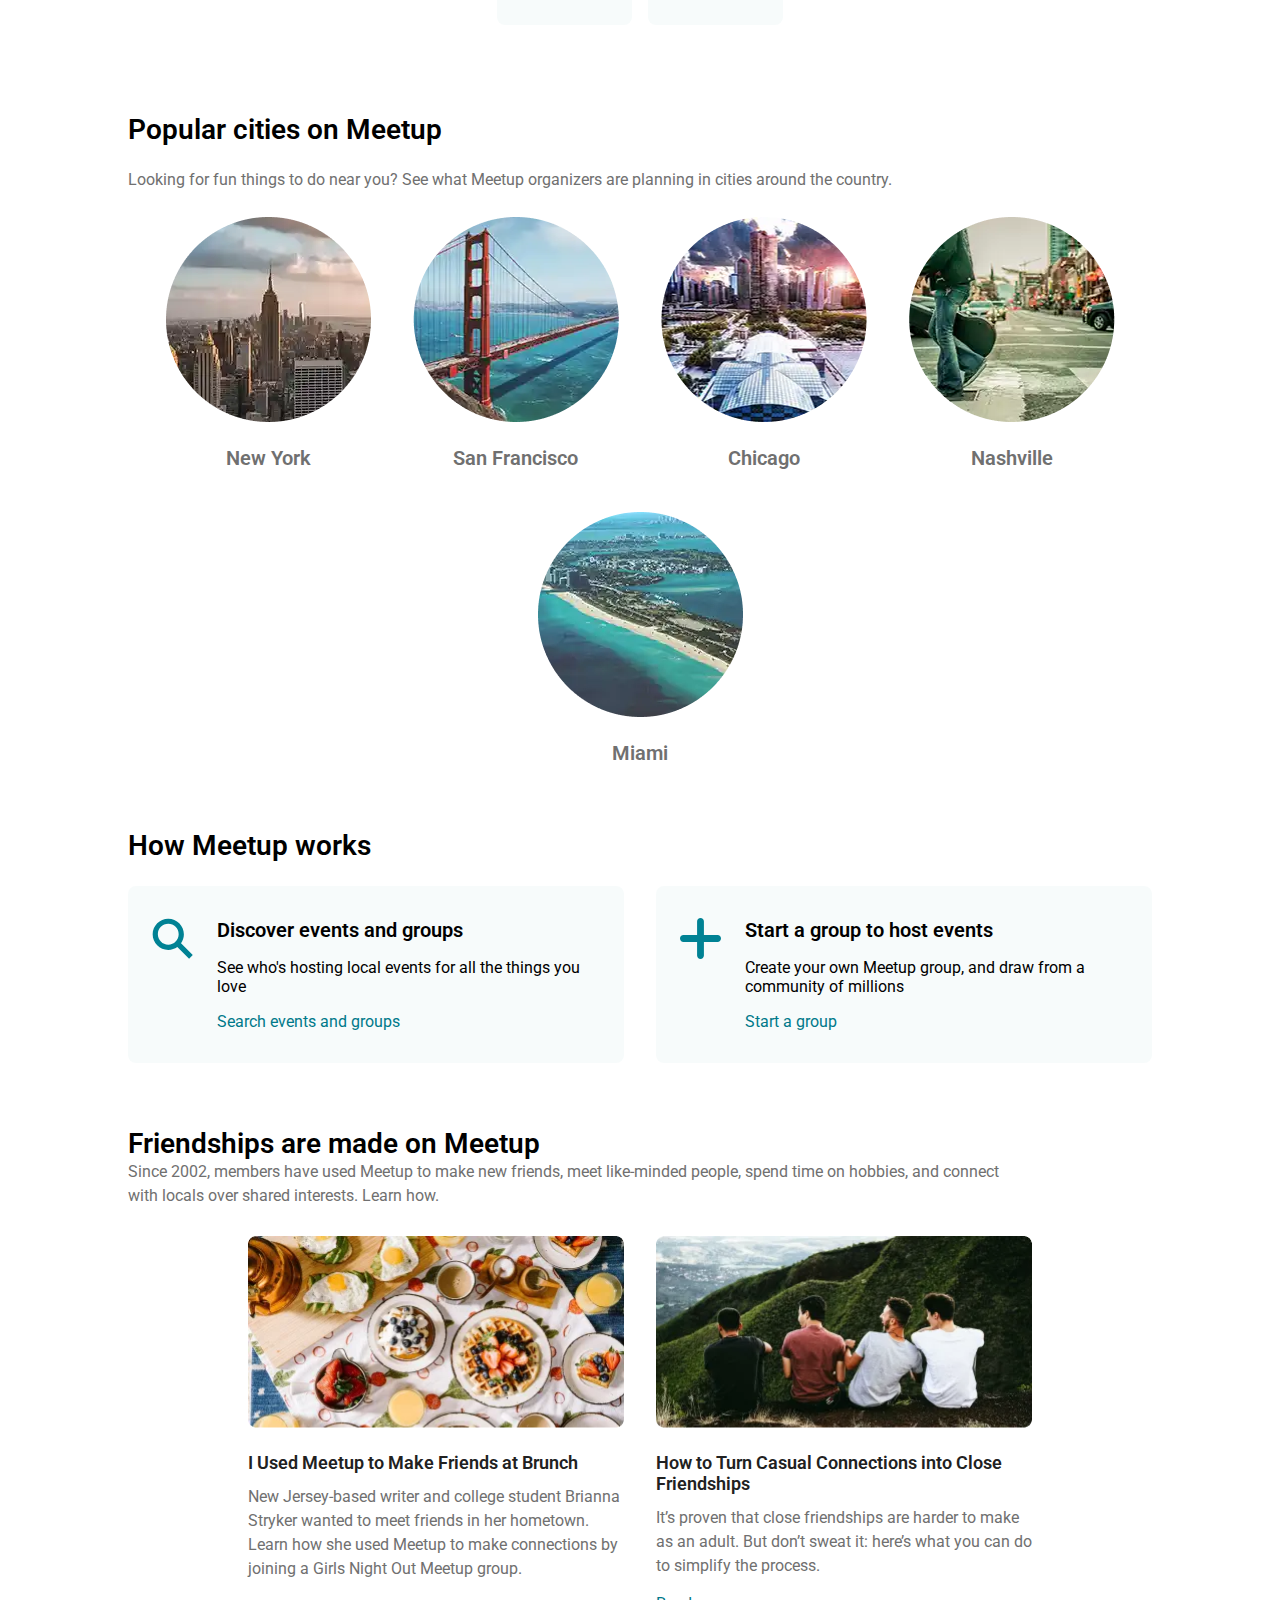
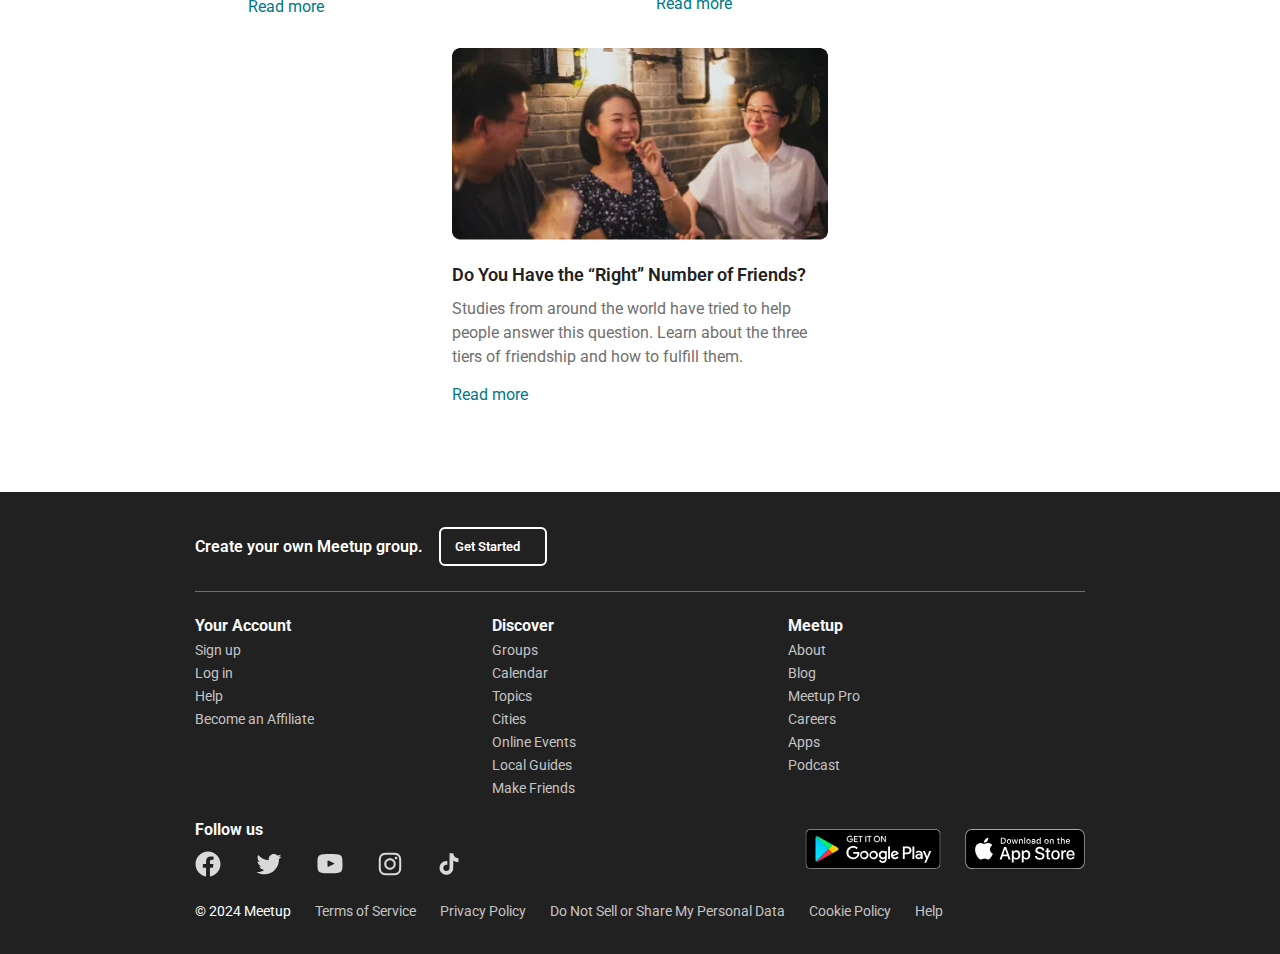
==== commit e5603fad: "Доработка стилей навбара и футера + перенос общий ассетов" ====
--- a/mainPage.html
+++ b/mainPage.html
@@ -6,6 +6,7 @@
 
     <!-- Подключение стилей -->
     <link rel="stylesheet" href="styles/style.css" />
+    <link rel="stylesheet" href="styles/media.css"/>
     <link rel="stylesheet" href="styles/mainPage/mainPageStyle.css" />
     <link rel="stylesheet" href="styles/mainPage/mainPageMedia.css" />
     <!-- Подключение стилей -->
@@ -32,19 +33,19 @@
         <form class="searchForm" action="">
           <label class="searchLabel" for="searchInput">
             <input id="searchInput" name="search" type="search" placeholder="Search events" />
-            <img alt="search_icon" id="searchIcon" src="./assets/mainPage/navbar/search_icon.svg" />
+            <img alt="search_icon" id="searchIcon" src="assets/navbar/search_icon.svg" />
           </label>
           <label class="searchCityLabel" for="searchCityInput">
             <input id="searchCityInput" name="search" type="search" />
           </label>
           <button class="searchBtn">
-            <img alt="second_search_icon" src="./assets/mainPage/navbar/second_search_icon.svg" />
+            <img alt="second_search_icon" src="assets/navbar/second_search_icon.svg" />
           </button>
         </form>
       </div>
       <div class="rightNavContainer">
         <button class="switchLangBtn">
-          <img src="./assets/mainPage/navbar/lang_icon.svg" alt="lang_icon" />
+          <img src="assets/navbar/lang_icon.svg" alt="lang_icon" />
           <span class="text500">English</span>
         </button>
         <a class="text500" href="">Log in</a>
@@ -194,9 +195,6 @@
                 </div>
             </div>
         </section>
-
-
-
         <!--  ================ END OF NEAR EVENTS ====================-->
 
         <!--  ================ START OF UPCOMING EVENTS ====================-->
@@ -265,7 +263,6 @@
 
             </div>
         </section>
-
         <!--  ================ END OF UPCOMING EVENTS ====================-->
 
         <!--  ================ START OF JOIN BLOCK ====================-->
@@ -460,29 +457,44 @@
             <div class="followContainer">
                 <h4>Follow us</h4>
                 <div class="socialPagesContainer">
-                    <a href="#">
-                        <img src="./assets/mainPage/footer/facebook_icon.svg" alt="facebook_icon">
+                    <a id="facebook_link" href="https://www.facebook.com/" target="_blank">
+<!--                        <img class="linkIcon" src="assets/footer/facebook_icon.svg" alt="facebook_icon">-->
+                        <svg class="linkIcon" width="26" height="26" viewBox="0 0 26 26" fill="none" xmlns="http://www.w3.org/2000/svg">
+                            <path fill-rule="evenodd" clip-rule="evenodd" d="M25.5 13.076C25.5 6.13101 19.903 0.5 13 0.5C6.09698 0.5 0.5 6.13101 0.5 13.076C0.5 19.3525 5.07043 24.5555 11.0471 25.5V16.7121H7.87238V13.076H11.0471V10.3047C11.0471 7.15315 12.9139 5.41115 15.7686 5.41115C17.1361 5.41115 18.5671 5.65697 18.5671 5.65697V8.75194H16.9902C15.4381 8.75194 14.9529 9.7211 14.9529 10.7168V13.0759H18.4194L17.8656 16.712H14.9529V25.4999C20.9295 24.5571 25.5 19.3542 25.5 13.076Z" fill="currentColor"/>
+                        </svg>
                     </a>
-                    <a href="#">
-                        <img src="./assets/mainPage/footer/twitter_icon.svg" alt="twitter_icon">
+                    <a id="twitter_link" href="https://www.x.com/" target="_blank">
+<!--                        <img class="linkIcon" src="assets/footer/twitter_icon.svg" alt="twitter_icon">-->
+                        <svg class="linkIcon" width="26" height="21" viewBox="0 0 26 21" fill="none" xmlns="http://www.w3.org/2000/svg">
+                            <path d="M25.5 2.40507C24.5801 2.81301 23.5916 3.08872 22.5541 3.21271C23.6131 2.57791 24.4264 1.57275 24.8094 0.3751C23.8184 0.962825 22.7206 1.38969 21.5524 1.61975C20.6166 0.622925 19.2838 0 17.8085 0C14.9759 0 12.6792 2.29645 12.6792 5.12894C12.6792 5.53093 12.7247 5.9224 12.8121 6.29778C8.5494 6.08389 4.77009 4.04194 2.24037 0.938863C1.79887 1.69639 1.54594 2.57745 1.54594 3.51741C1.54594 5.29682 2.45151 6.86675 3.82775 7.7865C2.98692 7.75988 2.19611 7.52913 1.50451 7.14501C1.50415 7.16641 1.50415 7.1879 1.50415 7.20949C1.50415 9.69462 3.27214 11.7676 5.61851 12.2388C5.18809 12.356 4.73497 12.4186 4.26715 12.4186C3.93666 12.4186 3.61532 12.3865 3.30222 12.3266C3.95486 14.3644 5.84904 15.8472 8.09345 15.8886C6.33809 17.2642 4.1265 18.0842 1.72353 18.0842C1.30956 18.0842 0.901262 18.06 0.5 18.0126C2.76984 19.4679 5.46589 20.317 8.3624 20.317C17.7965 20.317 22.9555 12.5015 22.9555 5.72369C22.9555 5.5013 22.9505 5.2801 22.9406 5.06017C23.9427 4.33702 24.8124 3.43365 25.5 2.40507Z" fill="currentColor"/>
+                        </svg>
                     </a>
-                    <a href="#">
-                        <img src="./assets/mainPage/footer/youtube_icon.svg" alt="youtube_icon">
+                    <a id="youtube_link" href="https://www.youtube.com/" target="_blank">
+<!--                        <img class="linkIcon" src="assets/footer/youtube_icon.svg" alt="youtube_icon">-->
+                        <svg class="linkIcon" width="26" height="20" viewBox="0 0 26 20" fill="none" xmlns="http://www.w3.org/2000/svg">
+                            <path d="M13 0C0.715 0 0.5 1.0925 0.5 9.625C0.5 18.1575 0.715 19.25 13 19.25C25.285 19.25 25.5 18.1575 25.5 9.625C25.5 1.0925 25.285 0 13 0ZM17.0063 10.0425L11.3938 12.6625C10.9025 12.89 10.5 12.635 10.5 12.0925V7.1575C10.5 6.61625 10.9025 6.36 11.3938 6.5875L17.0063 9.2075C17.4975 9.4375 17.4975 9.8125 17.0063 10.0425Z" fill="currentColor"/>
+                        </svg>
                     </a>
-                    <a href="#">
-                        <img src="./assets/mainPage/footer/instagram_icon.svg" alt="instagram_icon">
+                    <a id="instagram_link" href="https://www.instagram.com/" target="_blank">
+<!--                        <img class="linkIcon" src="assets/footer/instagram_icon.svg" alt="instagram_icon">-->
+                        <svg class="linkIcon" width="24" height="24" viewBox="0 0 24 24" fill="none" xmlns="http://www.w3.org/2000/svg">
+                            <path fill-rule="evenodd" clip-rule="evenodd" d="M21.1561 16.5454C21.1061 17.6424 20.9226 18.2384 20.7704 18.6343C20.5658 19.1591 20.3216 19.5344 19.9257 19.928C19.5344 20.3216 19.1591 20.5651 18.6343 20.7675C18.2384 20.9221 17.6401 21.1061 16.5432 21.1584C15.3572 21.2106 15.0059 21.2217 11.9986 21.2217C8.9941 21.2217 8.63991 21.2106 7.454 21.1584C6.35708 21.1061 5.76163 20.9221 5.36574 20.7675C4.83813 20.5651 4.46564 20.3216 4.072 19.928C3.67557 19.5344 3.43151 19.1591 3.22969 18.6343C3.07732 18.2384 2.8911 17.6424 2.84381 16.5454C2.78601 15.3595 2.77542 15.0026 2.77542 12.0014C2.77542 8.9941 2.78601 8.63991 2.84381 7.454C2.8911 6.35708 3.07732 5.76162 3.22969 5.3624C3.43151 4.83812 3.67557 4.46505 4.072 4.07141C4.46564 3.67836 4.83813 3.43426 5.36574 3.22969C5.76163 3.07457 6.35708 2.89331 7.454 2.84106C8.63991 2.78878 8.9941 2.77542 11.9986 2.77542C15.0059 2.77542 15.3572 2.78878 16.5432 2.84106C17.6401 2.89331 18.2384 3.07457 18.6343 3.22969C19.1591 3.43426 19.5344 3.67836 19.9257 4.07141C20.3216 4.46505 20.5658 4.83812 20.7704 5.3624C20.9226 5.76162 21.1061 6.35708 21.1561 7.454C21.2113 8.63991 21.2245 8.9941 21.2245 12.0014C21.2245 15.0026 21.2113 15.3595 21.1561 16.5454ZM23.1816 7.36172C23.1266 6.16301 22.9375 5.34406 22.6567 4.63076C22.371 3.89074 21.9879 3.26359 21.3608 2.63645C20.7364 2.01209 20.1092 1.62901 19.3692 1.33991C18.6531 1.06191 17.837 0.870637 16.6378 0.818387C15.4385 0.76055 15.0554 0.75 11.9986 0.75C8.9446 0.75 8.55876 0.76055 7.35951 0.818387C6.16301 0.870637 5.34739 1.06191 4.62796 1.33991C3.89074 1.62901 3.26359 2.01209 2.63924 2.63645C2.01209 3.26359 1.629 3.89074 1.34045 4.63076C1.06245 5.34406 0.873425 6.16301 0.815587 7.36172C0.763337 8.56098 0.75 8.9446 0.75 12.0014C0.75 15.0554 0.763337 15.4385 0.815587 16.6378C0.873425 17.8342 1.06245 18.6526 1.34045 19.3692C1.629 20.1065 2.01209 20.7364 2.63924 21.3608C3.26359 21.9851 3.89074 22.371 4.62796 22.6595C5.34739 22.9375 6.16301 23.1266 7.35951 23.1816C8.55876 23.2366 8.9446 23.25 11.9986 23.25C15.0554 23.25 15.4385 23.2366 16.6378 23.1816C17.837 23.1266 18.6531 22.9375 19.3692 22.6595C20.1092 22.371 20.7364 21.9851 21.3608 21.3608C21.9879 20.7364 22.371 20.1065 22.6567 19.3692C22.9375 18.6526 23.1266 17.8342 23.1816 16.6378C23.2366 15.4385 23.25 15.0554 23.25 12.0014C23.25 8.9446 23.2366 8.56098 23.1816 7.36172ZM19.3559 5.99508C19.3559 5.2473 18.7499 4.6435 18.0049 4.6435C17.2599 4.6435 16.6532 5.2473 16.6532 5.99508C16.6532 6.7401 17.2599 7.3439 18.0049 7.3439C18.7499 7.3439 19.3559 6.7401 19.3559 5.99508ZM8.24907 12.0014C8.24907 14.0712 9.92863 15.7481 11.9986 15.7481C14.0691 15.7481 15.7509 14.0712 15.7509 12.0014C15.7509 9.92812 14.0691 8.2491 11.9986 8.2491C9.92863 8.2491 8.24907 9.92812 8.24907 12.0014ZM6.22365 12.0014C6.22365 8.81061 8.80783 6.22089 11.9986 6.22089C15.1894 6.22089 17.7764 8.81061 17.7764 12.0014C17.7764 15.1894 15.1894 17.7764 11.9986 17.7764C8.80783 17.7764 6.22365 15.1894 6.22365 12.0014Z" fill="currentColor"/>
+                        </svg>
                     </a>
-                    <a href="#">
-                        <img src="./assets/mainPage/footer/tiktok_icon.svg" alt="tiktok_icon">
+                    <a id="tiktok_link" href="https://www.tiktok.com/" target="_blank">
+<!--                        <img class="linkIcon" src="assets/footer/tiktok_icon.svg" alt="tiktok_icon">-->
+                        <svg class="linkIcon" width="24" height="24" viewBox="0 0 16 18" fill="none" xmlns="http://www.w3.org/2000/svg">
+                            <path d="M12.9693 4.13369C12.0929 3.56389 11.4634 2.6495 11.2653 1.58589C11.2219 1.35254 11.1974 1.11649 11.1974 0.875H8.40281L8.39731 12.0729C8.35119 13.3264 7.31744 14.333 6.05306 14.333C5.65969 14.333 5.29063 14.2354 4.96503 14.0644C4.21616 13.671 3.70605 12.8869 3.70605 11.986C3.70605 10.6917 4.75881 9.63625 6.05581 9.63625C6.29731 9.63625 6.53056 9.677 6.74769 9.74475V7.55513V6.89312C6.51981 6.86325 6.28906 6.84163 6.05581 6.84163C3.22038 6.84163 0.914062 9.14787 0.914062 11.9832C0.914062 13.7225 1.78233 15.2636 3.10913 16.1944C3.94483 16.7804 4.9596 17.125 6.05581 17.125C8.89119 17.125 11.1974 14.8187 11.1974 11.9832V6.30433C12.2937 7.09113 13.6368 7.55513 15.0857 7.55513V5.38451V4.76318C14.3042 4.76046 13.5771 4.52982 12.9693 4.13369Z" fill="currentColor"/>
+                        </svg>
                     </a>
                 </div>
             </div>
             <div class="downloadsStoresContainer">
                 <a href="#">
-                    <img src="./assets/mainPage/footer/google_play_img.svg" alt="google_play_img">
+                    <img src="assets/footer/google_play_img.svg" alt="google_play_img">
                 </a>
                 <a href="#">
-                    <img src="./assets/mainPage/footer/app_store_img.svg" alt="app_store_img">
+                    <img src="assets/footer/app_store_img.svg" alt="app_store_img">
                 </a>
             </div>
         </div>
--- a/styles/style.css
+++ b/styles/style.css
@@ -35,17 +35,28 @@
 
 /* ================ START OF NAV ==================== */
 nav {
-  display: flex;
-  flex-direction: row;
-  justify-content: space-between;
-  align-items: center;
+  display: grid;
+  grid-template-columns: max-content 1fr 2fr;
   margin: 0 24px 24px 24px;
+  grid-gap: 40px;
 }
 
 /* ======= LOGO CONTAINER START ======= */
+.logoContainer {
+  display: flex;
+  flex-direction: row;
+  justify-content: center;
+  align-items: center;
+}
+.logoContainer img {
+  transition: transform 0.5s ease;
+}
+.logoContainer img:hover {
+  transform: scale(1.1);
+}
+
 /* ======= LOGO CONTAINER END ======= */
 /* ======= SEARCH CONTAINER START ======= */
-/* ======= SEARCH CONTAINER START ======= */
 .searchContainer {
   display: flex;
   flex-direction: row;
@@ -60,39 +71,51 @@
 }
 .searchContainer #searchInput {
   width: 20vw;
+  padding: 12px 5px 12px 37px;
   border-right: none;
-  outline: none;
-  padding: 12px 5px 12px 37px;
   border: 1px solid #d9d9d9;
   border-radius: 8px 0 0 8px;
-  font-size: 1.6rem;
+  outline: none;
+  font-size: 1.6rem;
+  transition: border 0.5s ease;
+}
+.searchContainer #searchInput:focus {
+  border: 1px solid #7c7c7c;
 }
 .searchContainer #searchCityInput {
   width: 20vw;
+  padding: 12px 20px;
   border-right: none;
-  outline: none;
-  padding: 12px 20px;
   border: 1px solid #d9d9d9;
   border-left: none;
   border-right: none;
-  font-size: 1.6rem;
+  outline: none;
+  font-size: 1.6rem;
+  transition: border 0.5s ease;
+}
+.searchContainer #searchCityInput:focus {
+  border: 1px solid #7c7c7c;
 }
 .searchContainer .searchLabel {
   position: relative;
 }
 .searchContainer #searchIcon {
+  padding-left: 10px;
   position: absolute;
   left: 0;
   top: 50%;
   transform: translateY(-50%);
-  padding-left: 10px;
 }
 .searchContainer .searchBtn {
   width: 45px;
   height: 45px;
+  background-color: #f65858;
   border: none;
   border-radius: 0 8px 8px 0;
-  background-color: #f65858;
+  transition: background-color 0.5s ease;
+}
+.searchContainer .searchBtn:hover {
+  background-color: #fc3030;
 }
 
 /* ======= SEARCH CONTAINER END ======= */
@@ -103,29 +126,43 @@
   justify-content: space-between;
   align-items: center;
   gap: 21px;
+  justify-self: end;
 }
 .rightNavContainer .switchLangBtn {
+  display: flex;
+  flex-direction: row;
+  justify-content: center;
+  align-items: center;
   background-color: #ffffff;
   border: none;
-  display: flex;
-  flex-direction: row;
-  justify-content: center;
-  align-items: center;
   gap: 4px;
   font-size: 1.4rem;
+  transition: all 0.5s ease;
+}
+.rightNavContainer .switchLangBtn:hover {
+  color: #02b5d0;
 }
 .rightNavContainer a {
+  font-size: 1.4rem;
+  color: #000000;
   text-decoration: none;
-  color: #000000;
-  font-size: 1.4rem;
+  transition: all 0.5s ease;
+}
+.rightNavContainer a:hover {
+  color: #02b5d0;
 }
 .rightNavContainer .signUpBtn {
   background-color: #00798a;
-  color: #ffffff;
+  padding: 8px 16px;
   border: none;
-  padding: 8px 16px;
   border-radius: 8px;
   font-size: 1.4rem;
+  color: #ffffff;
+  transition: all 0.5s ease;
+}
+.rightNavContainer .signUpBtn:hover {
+  background-color: #02b5d0;
+  transform: scale(1.1);
 }
 
 /* ======= RIGHT CONTAINER END ======= */
@@ -142,21 +179,28 @@
   flex-direction: row;
   justify-content: start;
   align-items: center;
-  gap: 16px;
   width: 100%;
   padding-bottom: 25px;
   border-bottom: 1px solid #707070;
+  gap: 16px;
 }
 .footerInfoContainer h4 {
   font-size: 1.6rem;
   color: #ffffff;
 }
 .footerInfoContainer button {
+  background-color: transparent;
+  padding: 10px 25px 10px 14px;
   border-radius: 6px;
   border: 2px solid #ffffff;
   color: #ffffff;
-  background-color: transparent;
-  padding: 10px 25px 10px 14px;
+  transition: all 0.5s ease;
+}
+.footerInfoContainer button:hover {
+  background-color: #ffffff;
+  border: 2px solid #575757;
+  transform: scale(1.1);
+  color: #000000;
 }
 
 .footerLinksContainer {
@@ -179,9 +223,14 @@
   color: #F6F7F8;
 }
 .footerLinksContainer div a {
+  font-size: 1.4rem;
+  color: #C5C4C4;
   text-decoration: none;
-  font-size: 1.4rem;
-  color: #C5C4C4;
+  transition: all 0.5s ease;
+}
+.footerLinksContainer div a:hover {
+  color: #ffffff;
+  text-shadow: #ffffff 0px 0px 2px;
 }
 
 .followsLinks {
@@ -211,6 +260,31 @@
   margin-bottom: 24px;
   gap: 35px;
 }
+.followsLinks .socialPagesContainer a {
+  transition: all 0.5s ease;
+}
+.followsLinks .socialPagesContainer a:hover {
+  transform: scale(1.1);
+}
+.followsLinks .socialPagesContainer .linkIcon {
+  transition: color 0.5s ease;
+  color: #D9D9D9;
+}
+.followsLinks .socialPagesContainer #facebook_link:hover .linkIcon {
+  color: #6fb1f3;
+}
+.followsLinks .socialPagesContainer #twitter_link:hover .linkIcon {
+  color: #1DABDD;
+}
+.followsLinks .socialPagesContainer #youtube_link:hover .linkIcon {
+  color: #f50d0d;
+}
+.followsLinks .socialPagesContainer #instagram_link:hover .linkIcon {
+  color: #833ab4;
+}
+.followsLinks .socialPagesContainer #tiktok_link:hover .linkIcon {
+  color: #04917d;
+}
 .followsLinks .downloadsStoresContainer {
   display: flex;
   flex-direction: row;
@@ -219,6 +293,12 @@
   gap: 24px;
   margin-bottom: 24px;
 }
+.followsLinks .downloadsStoresContainer a {
+  transition: all 0.5s ease;
+}
+.followsLinks .downloadsStoresContainer a:hover {
+  transform: scale(1.1);
+}
 
 .footerAdditionInfoContainer {
   display: flex;
@@ -233,9 +313,14 @@
   color: #ffffff;
 }
 .footerAdditionInfoContainer a {
+  font-size: 1.4rem;
+  color: #C5C4C4;
   text-decoration: none;
-  font-size: 1.4rem;
-  color: #C5C4C4;
+  transition: all 0.5s ease;
+}
+.footerAdditionInfoContainer a:hover {
+  color: #ffffff;
+  text-shadow: #ffffff 0px 0px 2px;
 }
 
 /* ================ END OF FOOTER ==================== */
--- a/styles/mainPage/mainPageStyle.css
+++ b/styles/mainPage/mainPageStyle.css
@@ -18,7 +18,7 @@
   font-weight: 900;
 }
 
-/* ================ START OF MAIN PAGE ==================== */
+/* ================ START OF MAIN ==================== */
 main {
   display: flex;
   flex-direction: column;
@@ -36,16 +36,16 @@
   justify-content: space-between;
   align-items: center;
   width: 100%;
+  margin-bottom: 80px;
   gap: 45px;
-  margin-bottom: 80px;
 }
 .aboutUsContainer .aboutUsInfoContainer {
   display: flex;
   flex-direction: column;
   justify-content: center;
   align-items: start;
+  width: 50%;
   gap: 24px;
-  width: 50%;
 }
 .aboutUsContainer .aboutUsInfoContainer h1 {
   font-size: 4.2rem;
@@ -56,12 +56,17 @@
 }
 .aboutUsContainer .aboutUsInfoContainer a {
   background-color: #00798a;
+  padding: 8px 16px;
+  border-radius: 8px;
+  font-size: 1.6rem;
   color: #ffffff;
   text-decoration: none;
-  padding: 8px 16px;
-  border-radius: 8px;
-  font-size: 1.6rem;
   text-align: center;
+  transition: all 0.5s ease;
+}
+.aboutUsContainer .aboutUsInfoContainer a:hover {
+  background-color: #02b5d0;
+  transform: scale(1.1);
 }
 
 /* ======= ABOUT US CONTAINER END ======= */
@@ -85,24 +90,24 @@
   font-size: 2.8rem;
 }
 .eventsContainer .leftEventContainer button {
+  display: flex;
+  flex-direction: row;
+  justify-content: center;
+  align-items: center;
   background-color: rgba(151, 202, 209, 0.1215686275);
+  padding: 12px 12px 8px 12px;
+  gap: 8px;
   border: none;
   border-radius: 8px;
-  display: flex;
-  flex-direction: row;
-  justify-content: center;
-  align-items: center;
-  gap: 8px;
-  padding: 12px 12px 8px 12px;
 }
 .eventsContainer .leftEventContainer button span {
   font-size: 2rem;
   color: #00798a;
 }
 .eventsContainer .seeAllEventsContainer a {
+  font-size: 1.6rem;
+  color: #00798a;
   text-decoration: none;
-  font-size: 1.6rem;
-  color: #00798a;
 }
 
 /* ======= EVENTS CONTAINER END ======= */
@@ -117,15 +122,15 @@
   flex-direction: row;
   justify-content: space-between;
   align-items: normal;
+  width: 100%;
   flex-wrap: wrap;
+  margin-top: 24px;
   gap: 36px;
-  width: 100%;
-  margin-top: 24px;
 }
 .nearEventsContainer div, .upcomingEventsContainer div {
-  padding-bottom: 10px;
   max-width: 272px;
   max-height: 400px;
+  padding-bottom: 10px;
 }
 .nearEventsContainer hr, .upcomingEventsContainer hr {
   display: none;
@@ -189,13 +194,13 @@
 /* ======= UPCOMING EVENTS CONTAINER END ======= */
 /* ======= JOIN CONTAINER START ======= */
 .joinContainer {
-  width: 100%;
   display: grid;
   grid-template-columns: 2fr 1fr;
+  width: 100%;
+  background-color: rgba(151, 202, 209, 0.0784313725);
+  padding: 16px 56px;
+  border-radius: 8px;
   column-gap: 20px;
-  background-color: rgba(151, 202, 209, 0.0784313725);
-  border-radius: 8px;
-  padding: 16px 56px;
 }
 .joinContainer #joinImg {
   grid-row-start: 1;
@@ -209,27 +214,27 @@
   font-size: 2.8rem;
 }
 .joinContainer p {
-  font-size: 1.6rem;
-  line-height: 24px;
   grid-row-start: 2;
   grid-row-end: 2;
   grid-column-start: 1;
   grid-column-end: 1;
+  font-size: 1.6rem;
+  line-height: 24px;
 }
 .joinContainer a {
   width: 192px;
   height: 40px;
+  background-color: #E32359;
   border: none;
-  background-color: #E32359;
-  color: #ffffff;
+  border-radius: 8px;
   padding: 8px 66px;
-  border-radius: 8px;
-  text-decoration: none;
   grid-row-start: 3;
   grid-row-end: 3;
   grid-column-start: 1;
   grid-column-end: 1;
   font-size: 1.6rem;
+  color: #ffffff;
+  text-decoration: none;
 }
 
 /* ======= JOIN CONTAINER END ======= */
@@ -240,8 +245,8 @@
   margin-bottom: 24px;
 }
 .topCategoriesContainer h2 {
-  font-size: 2.8rem;
-  margin-bottom: 24px;
+  margin-bottom: 24px;
+  font-size: 2.8rem;
 }
 
 .topCategoriesList {
@@ -253,16 +258,16 @@
   gap: 16px;
 }
 .topCategoriesList div {
+  display: flex;
+  flex-direction: column;
+  justify-content: center;
+  align-items: center;
   width: 135px;
   height: 112px;
   background-color: rgba(151, 202, 209, 0.0784313725);
   border-radius: 8px;
-  display: flex;
-  flex-direction: column;
-  justify-content: center;
-  align-items: center;
+  padding: 16px;
   gap: 6px;
-  padding: 16px;
 }
 .topCategoriesList div p {
   font-size: 1.6rem;
@@ -276,8 +281,8 @@
   margin-top: 24px;
 }
 .popularCitiesContainer h2 {
-  font-size: 2.8rem;
-  margin-bottom: 24px;
+  margin-bottom: 24px;
+  font-size: 2.8rem;
 }
 .popularCitiesContainer p {
   font-size: 1.6rem;
@@ -312,8 +317,8 @@
   margin-top: 24px;
 }
 .howMeetWorksContainer h2 {
-  font-size: 2.8rem;
-  margin-bottom: 24px;
+  margin-bottom: 24px;
+  font-size: 2.8rem;
 }
 
 .howMeetWorksList {
@@ -328,11 +333,11 @@
   flex-direction: row;
   justify-content: start;
   align-items: start;
+  background-color: rgba(151, 202, 209, 0.0784313725);
+  width: 580px;
+  border-radius: 8px;
+  padding: 32px 24px;
   gap: 24px;
-  background-color: rgba(151, 202, 209, 0.0784313725);
-  border-radius: 8px;
-  padding: 32px 24px;
-  width: 580px;
 }
 .howMeetWorksList .howMeetWorksImgContainer {
   display: flex;
@@ -345,8 +350,8 @@
   flex-direction: column;
   justify-content: start;
   align-items: start;
+  max-width: 380px;
   gap: 16px;
-  max-width: 380px;
 }
 .howMeetWorksList .howMeetWorksInfoContainer h4 {
   font-size: 2rem;
@@ -356,8 +361,8 @@
 }
 .howMeetWorksList .howMeetWorksInfoContainer a {
   font-size: 1.6rem;
+  color: #00798a;
   text-decoration: none;
-  color: #00798a;
 }
 
 /* ======= HOW MEET WORKS CONTAINER END ======= */
@@ -386,20 +391,20 @@
   justify-content: center;
   align-items: normal;
   flex-wrap: wrap;
+  margin-bottom: 24px;
   gap: 32px;
-  margin-bottom: 24px;
 }
 .friendshipsFeaturesList div {
   display: flex;
   flex-direction: column;
   justify-content: start;
   align-items: start;
+  max-width: 376px;
   gap: 12px;
-  max-width: 376px;
 }
 .friendshipsFeaturesList div img {
+  width: 100%;
   margin-bottom: 12px;
-  width: 100%;
 }
 .friendshipsFeaturesList div h4 {
   font-size: 1.8rem;
@@ -410,13 +415,13 @@
   line-height: 24px;
 }
 .friendshipsFeaturesList div a {
-  font-size: 1.6rem;
   margin-top: 4px;
+  font-size: 1.6rem;
+  color: #00798a;
   text-decoration: none;
-  color: #00798a;
 }
 
 /* ======= FRIENDSHIPS MEET CONTAINER END ======= */
-/* ================ END OF MAIN PAGE ==================== */
+/* ================ END OF MAIN ==================== */
 
 /*# sourceMappingURL=mainPageStyle.css.map */
--- a/styles/mainPage/mainPageMedia.css
+++ b/styles/mainPage/mainPageMedia.css
@@ -1,48 +1,5 @@
 /* ================ START OF ADAPTIVE 768px ==================== */
 @media screen and (max-width: 768px) {
-  /* ================ START OF NAV ==================== */
-  nav {
-    display: grid;
-    grid-template-columns: 1fr 2fr;
-    grid-template-rows: 1fr 1fr;
-    gap: 2px;
-    margin: 0;
-  }
-  /* ======= LOGO CONTAINER START ======= */
-  .logoContainer {
-    margin-left: 24px;
-    grid-row-start: 1;
-    grid-column-start: 1;
-  }
-  /* ======= LOGO CONTAINER END ======= */
-  /* ======= SEARCH CONTAINER START ======= */
-  .searchContainer {
-    grid-column: span 2;
-  }
-  .searchContainer #searchInput {
-    width: 80vw;
-    border-right: none;
-  }
-  .searchContainer #searchCityInput {
-    display: none;
-  }
-  /* ======= SEARCH CONTAINER END ======= */
-  /* ======= RIGHT CONTAINER START ======= */
-  .rightNavContainer {
-    grid-row-start: 1;
-    grid-column-start: 2;
-    display: flex;
-    flex-direction: row;
-    justify-content: end;
-    align-items: center;
-    gap: 16px;
-    margin-right: 8px;
-  }
-  .rightNavContainer a {
-    font-size: 1.2rem;
-  }
-  /* ======= RIGHT CONTAINER END ======= */
-  /* ================ END OF NAV ==================== */
   /* ================ START OF MAIN PAGE ==================== */
   main {
     display: flex;
@@ -51,14 +8,14 @@
     align-items: center;
   }
   .aboutUsContainer {
-    gap: 20px;
     flex-wrap: wrap;
     justify-content: center;
     margin-bottom: 0;
+    gap: 20px;
   }
   .aboutUsContainer .aboutUsInfoContainer {
-    gap: 20px;
-    width: 100%;
+    width: 100%;
+    gap: 20px;
   }
   .aboutUsContainer .aboutUsInfoContainer h1 {
     font-size: 2.5rem;
@@ -189,11 +146,6 @@
     width: 100%;
   }
   /* ======= HOW MEET WORKS CONTAINER END ======= */
-  /* ================ START OF FOOTER ==================== */
-  footer {
-    padding: 35px 25px;
-  }
-  /* ================ END OF FOOTER ==================== */
 }
 /* ================ END OF ADAPTIVE 768px ==================== */
 /* ================ START OF ADAPTIVE 426px ==================== */
@@ -312,8 +264,8 @@
     margin-bottom: 24px;
   }
   .popularCitiesContainer h2 {
-    font-size: 2rem;
     margin-bottom: 10px;
+    font-size: 2rem;
   }
   .popularCitiesContainer p {
     font-size: 1.2rem;
@@ -387,20 +339,6 @@
     font-size: 1.2rem;
   }
   /* ======= FRIENDSHIPS MEET CONTAINER END ======= */
-  /* ================ START OF FOOTER ==================== */
-  .footerInfoContainer {
-    gap: 5px;
-  }
-  .footerLinksContainer {
-    gap: 5px;
-  }
-  .followsLinks .downloadsStoresContainer {
-    display: none;
-  }
-  .footerAdditionInfoContainer a {
-    display: none;
-  }
-  /* ================ END OF FOOTER ==================== */
 }
 /* ================ END OF ADAPTIVE 426px ==================== */
 
